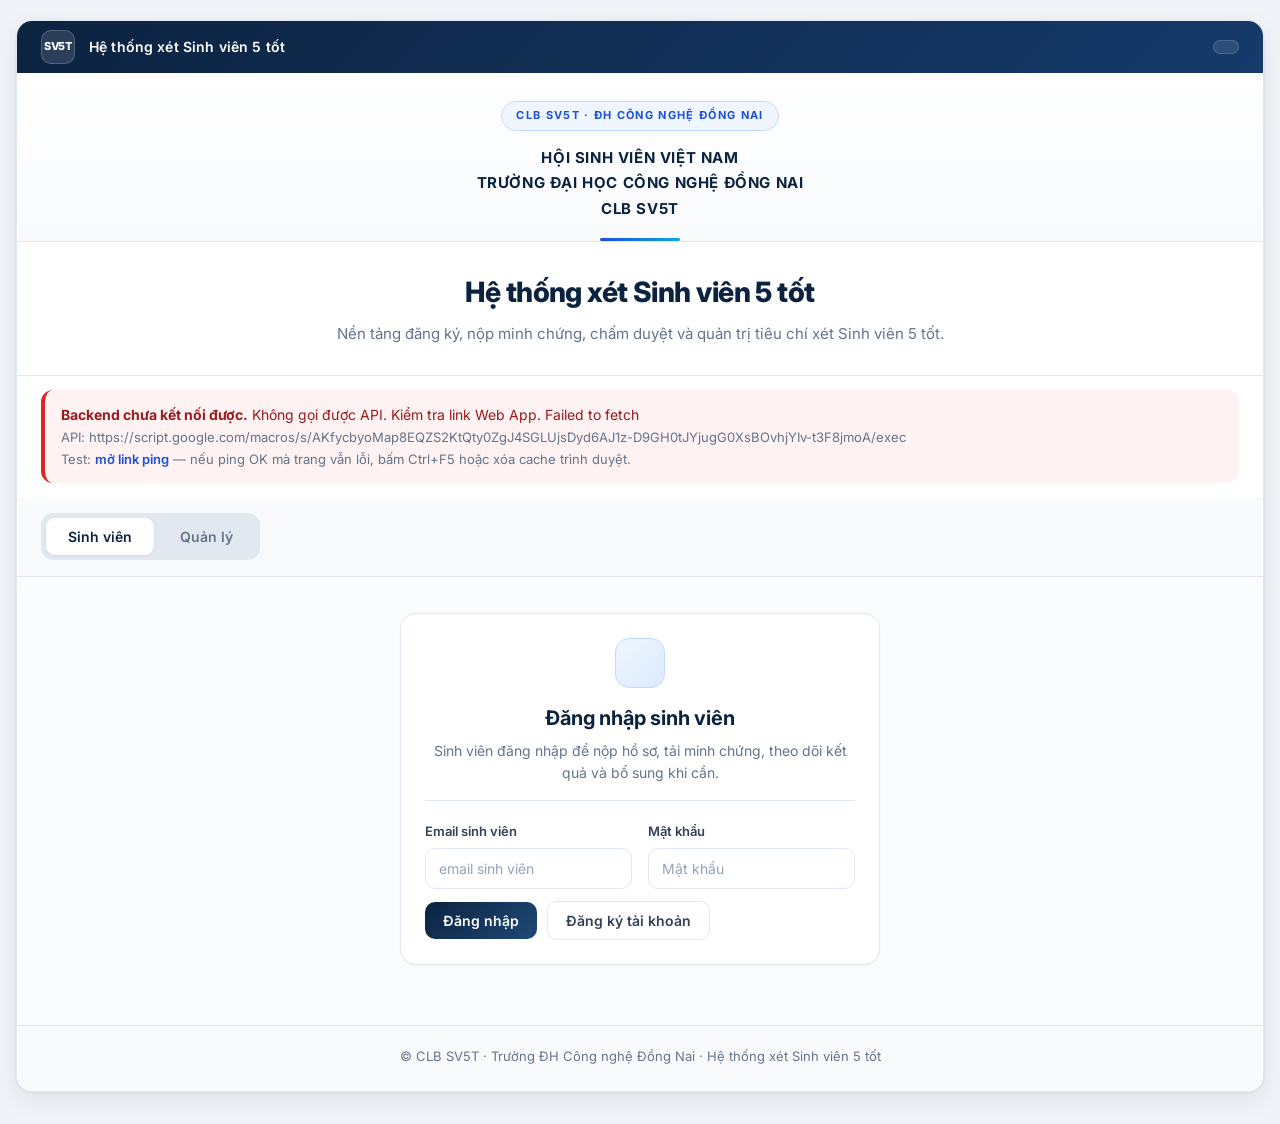
==== index.html @ 360ba288 "Allow students to edit evidence during admin-configured edit window." ====
<!DOCTYPE html>
<html lang="vi">
<head>
  <meta charset="UTF-8">
  <meta name="viewport" content="width=device-width,initial-scale=1.0">
  <title>Hệ thống xét Sinh viên 5 tốt — CLB SV5T</title>
  <link rel="preconnect" href="https://fonts.googleapis.com">
  <link rel="preconnect" href="https://fonts.gstatic.com" crossorigin>
  <link href="https://fonts.googleapis.com/css2?family=Inter:wght@400;500;600;700;800&display=swap" rel="stylesheet">
  <style>
    :root{
      --bg:#f0f4f8;--paper:#fff;--ink:#0f172a;--muted:#64748b;--line:#e2e8f0;
      --navy:#0c2340;--navy2:#081829;--accent:#1d4ed8;--accent2:#2563eb;
      --blue:#0284c7;--sky:#0ea5e9;--green:#059669;--red:#dc2626;--amber:#d97706;
      --blueBg:#eff6ff;--greenBg:#ecfdf5;--redBg:#fef2f2;--amberBg:#fff7ed;--soft:#f8fafc;
      --shadow:0 1px 3px rgba(15,23,42,.06),0 8px 24px rgba(15,23,42,.08);
      --radius:12px;--radius-lg:16px;
      --font:"Inter",system-ui,-apple-system,"Segoe UI",Roboto,sans-serif
    }
    *{box-sizing:border-box}
    html{scroll-behavior:smooth}
    body{margin:0;background:var(--bg);font-family:var(--font);color:var(--ink);line-height:1.6;-webkit-font-smoothing:antialiased;text-rendering:optimizeLegibility}
    a{color:var(--accent);text-decoration:none;font-weight:600;transition:color .15s}
    a:hover{color:var(--navy)}
    .app{max-width:1440px;width:100%;margin:0 auto;padding:20px 16px 32px}
    .shell{background:var(--paper);border:1px solid var(--line);border-radius:var(--radius-lg);box-shadow:var(--shadow);overflow:hidden}
    .topbar{min-height:52px;background:linear-gradient(135deg,var(--navy) 0%,#163a6b 100%);color:#fff;display:flex;align-items:center;gap:14px;padding:0 24px;font-size:13px}
    .brand-mark{width:34px;height:34px;border-radius:10px;background:rgba(255,255,255,.12);border:1px solid rgba(255,255,255,.2);display:flex;align-items:center;justify-content:center;font-weight:800;font-size:11px;letter-spacing:-.02em;flex-shrink:0}
    .topbar-title{font-weight:600;font-size:14px;letter-spacing:.01em}.topbar-spacer{flex:1}
    .topbar-user{font-size:13px;font-weight:500;padding:6px 12px;background:rgba(255,255,255,.1);border-radius:999px;border:1px solid rgba(255,255,255,.15)}
    .masthead{text-align:center;padding:28px 32px 20px;background:linear-gradient(180deg,#fff 0%,#f8fafc 100%);border-bottom:1px solid var(--line);position:relative}
    .masthead::after{content:"";position:absolute;bottom:0;left:50%;transform:translateX(-50%);width:80px;height:3px;background:linear-gradient(90deg,var(--accent),var(--sky));border-radius:999px}
    .org-badge{display:inline-block;font-size:11px;font-weight:700;letter-spacing:.12em;text-transform:uppercase;color:var(--accent);background:var(--blueBg);border:1px solid #bfdbfe;padding:5px 14px;border-radius:999px;margin-bottom:14px}
    .org{font-weight:700;font-size:15px;line-height:1.7;color:var(--navy);letter-spacing:.04em;text-transform:uppercase}
    .underline{display:none}
    .hero{padding:32px 32px 28px;background:#fff;border-bottom:1px solid var(--line);text-align:center}
    .hero h1{margin:0;color:var(--navy);font-size:clamp(22px,3vw,28px);font-weight:800;letter-spacing:-.02em;line-height:1.3}
    .hero p{margin:12px auto 0;max-width:640px;color:var(--muted);font-size:15px;line-height:1.65}
    .nav-wrap{padding:16px 24px;background:var(--soft);border-bottom:1px solid var(--line)}
    .tabs{display:inline-flex;gap:4px;padding:4px;background:#e2e8f0;border-radius:12px;border:1px solid var(--line)}
    .tab{border:0;background:transparent;color:var(--muted);border-radius:9px;padding:10px 22px;font-weight:600;font-size:14px;cursor:pointer;transition:all .2s;font-family:inherit}
    .tab:hover{color:var(--navy);background:rgba(255,255,255,.6)}
    .tab.active{background:#fff;color:var(--navy);box-shadow:0 1px 3px rgba(15,23,42,.08)}
    #apiStatusBox{margin:0!important;padding:0 24px}
    .content{padding:28px 28px 36px;overflow-x:hidden;background:#fafbfc}
    .panel{display:none}.panel.active{display:block}
    .grid{display:grid;grid-template-columns:repeat(12,1fr);gap:16px}
    .col-12{grid-column:span 12}.col-8{grid-column:span 8}.col-7{grid-column:span 7}.col-6{grid-column:span 6}.col-5{grid-column:span 5}.col-4{grid-column:span 4}.col-3{grid-column:span 3}
    .box{background:#fff;border:1px solid var(--line);border-radius:var(--radius-lg);padding:24px;box-shadow:0 1px 2px rgba(15,23,42,.04)}
    .box-title{display:flex;align-items:flex-start;justify-content:space-between;gap:16px;border-bottom:1px solid var(--line);padding-bottom:16px;margin-bottom:20px}
    .box-title h2,.box-title h3{margin:0;color:var(--navy);font-size:20px;font-weight:700;letter-spacing:-.01em}
    .desc{margin-top:6px;color:var(--muted);font-size:14px;line-height:1.55}
    label{display:block;margin:0 0 7px;font-weight:600;font-size:13px;color:#334155}
    input,select,textarea{width:100%;border:1px solid var(--line);border-radius:10px;background:#fff;padding:11px 13px;font-size:14px;outline:none;font-family:inherit;color:var(--ink);transition:border-color .15s,box-shadow .15s}
    textarea{min-height:88px;resize:vertical}
    input:focus,select:focus,textarea:focus{border-color:var(--accent);box-shadow:0 0 0 3px rgba(37,99,235,.12)}
    input::placeholder,textarea::placeholder{color:#94a3b8}
    .field-grid{display:grid;grid-template-columns:repeat(12,1fr);gap:16px}.field.col-12{grid-column:span 12}.field.col-8{grid-column:span 8}.field.col-6{grid-column:span 6}.field.col-4{grid-column:span 4}.field.col-3{grid-column:span 3}
    .req{color:var(--red)}.muted{font-size:13px;color:var(--muted)}.small{font-size:12px}
    .btn{border:0;border-radius:10px;padding:10px 18px;font-weight:600;font-size:14px;cursor:pointer;display:inline-flex;align-items:center;justify-content:center;gap:8px;font-family:inherit;transition:transform .12s,box-shadow .15s,background .15s}
    .btn:hover:not(:disabled){transform:translateY(-1px);box-shadow:0 4px 12px rgba(15,23,42,.12)}
    .btn.primary{background:linear-gradient(135deg,var(--navy),#1e4976);color:#fff}.btn.primary:hover:not(:disabled){background:linear-gradient(135deg,var(--navy2),var(--navy))}
    .btn.secondary{background:#fff;color:#334155;border:1px solid var(--line)}.btn.secondary:hover:not(:disabled){background:var(--soft);border-color:#cbd5e1}
    .btn.ok{background:var(--green);color:#fff}.btn.bad{background:var(--red);color:#fff}.btn.warn{background:var(--amber);color:#fff}.btn.blue{background:var(--accent2);color:#fff}.btn.small{font-size:12px;padding:7px 12px}.btn:disabled{opacity:.55;cursor:not-allowed;transform:none!important;box-shadow:none!important}
    .toolbar{display:flex;gap:10px;flex-wrap:wrap;align-items:center}.toolbar input,.toolbar select{max-width:320px}
    .alert{border-radius:var(--radius);padding:14px 16px;margin:14px 0;font-size:14px;line-height:1.55;border-left:4px solid}
    .alert.info{background:var(--blueBg);border-color:var(--accent);color:#1e40af}.alert.ok{background:var(--greenBg);border-color:var(--green);color:#065f46}.alert.bad{background:var(--redBg);border-color:var(--red);color:#991b1b}.alert.warn{background:var(--amberBg);border-color:var(--amber);color:#9a3412}
    .pill{display:inline-flex;align-items:center;border-radius:999px;padding:4px 11px;font-size:11px;font-weight:700;letter-spacing:.02em;background:#f1f5f9;color:#475569;white-space:nowrap;border:1px solid transparent}
    .pill.ok{background:var(--greenBg);color:#065f46;border-color:#a7f3d0}.pill.bad{background:var(--redBg);color:#991b1b;border-color:#fecaca}.pill.warn{background:var(--amberBg);color:#9a3412;border-color:#fed7aa}.pill.blue{background:var(--blueBg);color:#1d4ed8;border-color:#bfdbfe}.pill.navy{background:#e8eef7;color:var(--navy);border-color:#c7d7ef}
    #studentAuthBox,#reviewerLoginBox{grid-column:1/-1;width:100%;max-width:480px;justify-self:center;margin:8px auto 24px}
    #reviewerLoginBox{max-width:420px}
    #studentAuthBox .box-title,#reviewerLoginBox .box-title{display:block;text-align:center}
    #studentAuthBox .box-title h2::before,#reviewerLoginBox .box-title h2::before{content:"";display:block;width:48px;height:48px;margin:0 auto 14px;background:linear-gradient(135deg,var(--blueBg),#dbeafe);border-radius:14px;border:1px solid #bfdbfe}
    table{width:100%;border-collapse:separate;border-spacing:0;background:#fff;border:1px solid var(--line);border-radius:var(--radius);overflow:hidden}
    th,td{padding:12px 14px;border-bottom:1px solid var(--line);font-size:13px;vertical-align:top}
    tr:last-child td{border-bottom:0}
    th{background:#f8fafc;color:#475569;text-transform:uppercase;font-size:11px;font-weight:700;letter-spacing:.06em;text-align:center;border-bottom:1px solid var(--line)}
    .criteria-table{border-collapse:collapse;margin:14px 0 22px}
    .criteria-table th{position:sticky;top:0;z-index:2}
    .group-cell{background:#f8fafc;color:var(--navy);font-weight:800;text-align:center;vertical-align:middle;min-width:140px}
    .order-cell{text-align:center;color:#475569;font-weight:700;white-space:nowrap}
    .criterion-title{font-weight:700;color:#111827}.criterion-help{margin-top:4px;color:var(--muted);font-size:12px}
    .auto-note{background:var(--blueBg);border:1px solid #bae6fd;border-radius:8px;padding:8px;color:#075985}
    .evidence-panel{border:1px dashed #cbd5e1;background:#fcfdff;border-radius:10px;padding:12px;min-width:320px}
    .evidence-upload-grid{display:grid;grid-template-columns:1fr 1fr;gap:10px;margin-top:10px}
    .ev-kind-box{border:1px solid var(--line);border-radius:10px;padding:10px;background:#fff}
    .ev-kind-head{display:flex;justify-content:space-between;align-items:center;margin-bottom:8px;font-size:13px}
    .ev-kind-head b{color:var(--navy)}
    .file-tag{font-size:11px;font-weight:700;padding:2px 8px;border-radius:999px;background:#eef2ff;color:#3730a3}
    .file-tag.pdf{background:#fef2f2;color:#991b1b}
    .file-tag.image{background:#ecfdf5;color:#065f46}
    .review-level-box{border:1px solid var(--line);border-radius:10px;padding:10px;margin:8px 0;background:#fafbfc}
    .review-level-label{font-size:12px;font-weight:800;color:var(--navy);margin-bottom:8px;text-transform:uppercase;letter-spacing:.04em}
    .level-col-head{font-size:11px;line-height:1.3}
    .evidence-tools{display:flex;gap:8px;align-items:center;justify-content:space-between;margin-bottom:8px}
    .evidence-row{border:1px solid #dbe3ef;background:#fff;border-radius:10px;padding:10px;margin:8px 0}
    .evidence-row-head{display:flex;justify-content:space-between;gap:8px;align-items:center;margin-bottom:8px}
    .mc-badge{font-weight:800;color:#075985;background:#e0f2fe;border-radius:999px;padding:4px 8px;font-size:12px}
    .file-disabled{background:#f1f5f9;color:#64748b}
    .existing-files{margin:8px 0 0;padding-left:18px}.existing-files li{margin:5px 0}
    .stats{display:grid;grid-template-columns:repeat(6,1fr);gap:12px;margin:16px 0}
    .stat{border:1px solid var(--line);border-radius:var(--radius);padding:16px;background:#fff;transition:box-shadow .15s}
    .stat:hover{box-shadow:0 4px 12px rgba(15,23,42,.06)}
    .stat .num{font-size:26px;font-weight:800;color:var(--navy);letter-spacing:-.02em;line-height:1}
    .stat .label{font-size:12px;color:var(--muted);margin-top:6px;font-weight:500}
    .loading{position:fixed;inset:0;background:rgba(15,23,42,.4);backdrop-filter:blur(4px);display:none;align-items:center;justify-content:center;z-index:9999}
    .loading.active{display:flex}
    .loading div{background:#fff;border-radius:var(--radius-lg);padding:24px 32px;font-weight:600;font-size:15px;box-shadow:var(--shadow);display:flex;align-items:center;gap:14px;color:var(--navy)}
    .loading div::before{content:"";width:22px;height:22px;border:3px solid #e2e8f0;border-top-color:var(--accent);border-radius:50%;animation:spin .7s linear infinite}
    @keyframes spin{to{transform:rotate(360deg)}}
    .footer{text-align:center;color:var(--muted);font-size:13px;padding:20px 24px 24px;background:var(--soft);border-top:1px solid var(--line)}

    body,input,select,textarea,button,table,td,th{font-family:var(--font)}
    .criteria-table td,.criteria-table th{
      white-space:normal;
      word-break:normal;
      overflow-wrap:break-word;
      line-height:1.65;
    }
    .criteria-table td:nth-child(3){
      min-width:420px;
    }
    .criterion-title{
      font-size:14px;
      line-height:1.65;
      font-weight:700;
      word-break:normal;
      overflow-wrap:break-word;
    }
    .raw-criterion{
      display:block;
      padding:2px 0;
    }

    .criteria-table{
      min-width:1680px;
      table-layout:auto;
    }
    .criteria-section-row td{
      background:#f8fafc;
      color:#0f3a66;
      font-weight:800;
      font-size:14px;
      padding:9px 12px;
      border-top:2px solid #d7dde7;
      border-bottom:1px solid #d7dde7;
    }
    .criteria-section-title{
      display:flex;
      align-items:center;
      gap:8px;
    }
    .criteria-section-title::before{background:var(--accent)}
    .criteria-table td:nth-child(3){
      min-width:480px;
    }
    .criteria-table td:nth-child(4){
      min-width:260px;
    }
    .criteria-table td:nth-child(5){
      min-width:430px;
    }

    /* Bảng tiêu chí full, không bị mất cột; tự cuộn ngang trên màn hình nhỏ */
    .table-scroll{
      width:100%;
      max-width:100%;
      overflow-x:auto;
      overflow-y:visible;
      -webkit-overflow-scrolling:touch;
      border:1px solid var(--line);
      border-radius:12px;
      background:#fff;
      margin:14px 0 22px;
    }
    .table-scroll .criteria-table{
      margin:0;
      width:100%;
      min-width:1680px;
      border:0;
    }
    .table-scroll::-webkit-scrollbar{height:10px}
    .table-scroll::-webkit-scrollbar-track{background:#eef2f7;border-radius:999px}
    .table-scroll::-webkit-scrollbar-thumb{background:#94a3b8;border-radius:999px}
    .criteria-table th,
    .criteria-table td{
      vertical-align:top;
    }
    .criteria-table th:nth-child(1){width:54px}
    .criteria-table th:nth-child(2){width:145px}
    .criteria-table th:nth-child(3){width:38%}
    .criteria-table th:nth-child(4){width:22%}
    .criteria-table th:nth-child(5){width:30%}
    .criteria-section-row td{
      background:#f8fafc;
    }
    .evidence-panel{
      min-width:0;
      width:100%;
    }
    .evidence-tools{
      flex-wrap:wrap;
    }
    .existing-files{
      word-break:normal;
      overflow-wrap:anywhere;
    }
    .form-scroll-note{
      display:none;
      color:#075985;
      background:#eef7ff;
      border:1px solid #bae6fd;
      border-radius:10px;
      padding:9px 12px;
      margin:10px 0;
      font-size:13px;
      font-weight:700;
    }
    @media(max-width:980px){
      .col-8,.col-7,.col-6,.col-5,.col-4,.col-3,.field.col-8,.field.col-6,.field.col-4,.field.col-3{grid-column:span 12}
      .stats{grid-template-columns:repeat(2,1fr)}
      .criteria-table{display:block;overflow-x:auto;white-space:normal}
    }
  

    /* Cột kết quả và lý do duyệt */
    .result-cell{min-width:120px;text-align:center;vertical-align:middle}
    .reason-cell{min-width:240px;color:#334155;font-size:13px;line-height:1.55;white-space:normal;overflow-wrap:anywhere}
    .reason-cell .reason-empty{color:#94a3b8;font-style:italic}
    .supplement-hint{margin-top:8px;color:#9a3412;background:#fff7ed;border:1px solid #fed7aa;border-radius:8px;padding:7px 9px;font-size:12px;font-weight:700}
    .criteria-table th:nth-child(6){width:120px}
    .criteria-table th:nth-child(7){width:240px}


    /* UI trực quan hơn */
    .quick-cards{
      display:grid;
      grid-template-columns:repeat(4,1fr);
      gap:12px;
      margin:12px 0 16px;
    }
    .quick-card{
      border:1px solid var(--line);background:#fff;border-radius:var(--radius);padding:18px;
      box-shadow:0 1px 2px rgba(15,23,42,.04);transition:box-shadow .15s,border-color .15s
    }
    .quick-card:hover{box-shadow:0 6px 16px rgba(15,23,42,.07);border-color:#cbd5e1}
    .quick-card .icon{
      width:40px;height:40px;border-radius:11px;display:flex;align-items:center;justify-content:center;
      background:linear-gradient(135deg,var(--blueBg),#dbeafe);color:var(--accent);font-weight:800;font-size:15px;margin-bottom:12px;border:1px solid #bfdbfe
    }
    .quick-card b{display:block;color:var(--navy);margin-bottom:6px;font-size:14px;font-weight:700}
    .quick-card span{font-size:13px;color:var(--muted);line-height:1.5}
    .admin-tabs{display:flex;gap:6px;flex-wrap:wrap;margin:16px 0;padding:4px;background:#e2e8f0;border-radius:12px;border:1px solid var(--line);width:fit-content;max-width:100%}
    .admin-tab-btn{
      border:0;background:transparent;color:var(--muted);padding:9px 16px;border-radius:9px;
      font-weight:600;font-size:13px;cursor:pointer;font-family:inherit;transition:all .15s
    }
    .admin-tab-btn:hover{color:var(--navy);background:rgba(255,255,255,.5)}
    .admin-tab-btn.active{background:#fff;color:var(--navy);box-shadow:0 1px 3px rgba(15,23,42,.08)}
    .danger-zone{
      border:1px solid #fecaca;background:#fff7f7;border-radius:14px;padding:16px;margin-top:12px;
    }
    .danger-zone h3{margin:0 0 8px;color:#991b1b}
    .account-actions{display:flex;gap:6px;flex-wrap:wrap}
    .mini-note{font-size:12px;color:var(--muted);margin-top:4px}
@media(max-width:900px){.evidence-upload-grid{grid-template-columns:1fr}}
    @media(max-width:560px){
      .quick-cards{grid-template-columns:1fr}
    }
    /* Quy trình hồ sơ rõ ràng hơn */
    .workflow-box{
      display:grid;
      grid-template-columns:repeat(4,1fr);
      gap:10px;
      margin:12px 0 16px;
    }
    .workflow-step{
      border:1px solid var(--line);border-radius:var(--radius);background:#fff;padding:14px;font-size:13px;
      position:relative;overflow:hidden;transition:box-shadow .15s
    }
    .workflow-step::before{content:"";position:absolute;top:0;left:0;right:0;height:3px;background:var(--line)}
    .workflow-step b{display:block;color:var(--navy);margin-bottom:6px;font-size:13px;font-weight:700}
    .workflow-step.active{background:#fff;box-shadow:0 0 0 2px var(--accent),0 4px 12px rgba(37,99,235,.1)}.workflow-step.active::before{background:var(--accent)}
    .workflow-step.warn{box-shadow:0 0 0 2px var(--amber),0 4px 12px rgba(217,119,6,.08)}.workflow-step.warn::before{background:var(--amber)}
    .workflow-step.done{opacity:.85}.workflow-step.done::before{background:var(--green)}
    .locked-evidence{
      border:1px dashed #cbd5e1;
      border-radius:10px;
      padding:9px;
      color:#64748b;
      background:#f8fafc;
      font-size:13px;
    }
    @media(max-width:720px){
      .workflow-box{grid-template-columns:1fr}
    }
    @media(max-width:1200px){
      .app{padding:8px}
      .content{padding:16px 14px 24px}
      .hero h1{font-size:25px}
      .form-scroll-note{display:block}
    }
    @media(max-width:720px){
      .topbar{padding:10px 16px;flex-wrap:wrap}
      .masthead{padding:22px 16px 18px}
      .org{font-size:13px}
      .hero{padding:24px 16px}
      .hero h1{font-size:20px}
      .nav-wrap{padding:12px 16px}
      .tabs{width:100%;display:flex}
      .tab{flex:1;padding:10px 12px;font-size:13px}
      .content{padding:18px 14px 28px}
      .box{padding:18px}
      .box-title{display:block}
      #studentAuthBox,#reviewerLoginBox{max-width:100%;margin:8px auto 16px}
      .field-grid{grid-template-columns:1fr}
      .field.col-12,.field.col-8,.field.col-6,.field.col-4,.field.col-3{grid-column:span 1}
      .stats{grid-template-columns:1fr 1fr}
      .table-scroll .criteria-table{min-width:1580px}
      .criteria-table th:nth-child(3){width:440px}
      .criteria-table th:nth-child(4){width:260px}
      .criteria-table th:nth-child(5){width:360px}
    }

    .criteria-table{
      table-layout:fixed;
      border-collapse:collapse;
      background:#fff;
    }
    .criteria-table th{
      background:#f1f5f9;
      color:#0f2f57;
      font-weight:800;
      text-align:center;
      vertical-align:middle;
      letter-spacing:.01em;
    }
    .criteria-table td{
      vertical-align:top;
      line-height:1.6;
      word-break:normal !important;
      overflow-wrap:normal !important;
      hyphens:none !important;
    }
    .criteria-table th:nth-child(1){width:58px}
    .criteria-table th:nth-child(2){width:150px}
    .criteria-table th:nth-child(3){width:520px}
    .criteria-table th:nth-child(4){width:310px}
    .criteria-table th:nth-child(5){width:440px}
    .criteria-table th:nth-child(6){width:130px}
    .criteria-table th:nth-child(7){width:260px}
    .group-cell{
      padding:0 !important;
      vertical-align:middle !important;
      text-align:center !important;
      background:#f8fafc !important;
    }
    .group-label{
      min-height:100%;
      height:100%;
      width:100%;
      display:flex;
      align-items:center;
      justify-content:center;
      text-align:center;
      padding:14px 10px;
      color:#0f3a66;
      font-weight:800;
      line-height:1.5;
      word-break:normal;
      overflow-wrap:normal;
      hyphens:none;
    }
    .order-cell{
      vertical-align:middle !important;
      text-align:center !important;
      background:#fff;
      font-weight:800;
      color:#334155;
    }
    .criterion-title,
    .raw-criterion{
      display:block;
      color:#111827;
      font-weight:700;
      line-height:1.65;
      font-size:14px;
      word-break:normal !important;
      overflow-wrap:normal !important;
      hyphens:none !important;
    }
    .criterion-help{
      display:none !important;
    }
    .criteria-section-title{
      font-weight:800;
      color:#0f3a66;
      line-height:1.5;
    }
    .evidence-panel{
      min-width:0 !important;
      width:100%;
    }
    .muted{
      word-break:normal;
      overflow-wrap:normal;
      hyphens:none;
    }
    .reason-cell{
      word-break:normal !important;
      overflow-wrap:normal !important;
      hyphens:none !important;
    }
    .table-scroll .criteria-table{
      min-width:2400px;
    }
    @media(max-width:720px){
      .table-scroll .criteria-table{min-width:1580px}
      .criteria-table th:nth-child(3){width:440px}
      .criteria-table th:nth-child(4){width:260px}
      .criteria-table th:nth-child(5){width:360px}
    }
</style>
</head>
<body>
<div class="loading" id="loading"><div>Đang xử lý dữ liệu...</div></div>
<div class="app">
  <div class="shell">
    <div class="topbar">
      <div class="brand-mark">SV5T</div>
      <span class="topbar-title">Hệ thống xét Sinh viên 5 tốt</span>
      <span class="topbar-spacer"></span>
      <span class="topbar-user" id="topUser"></span>
    </div>
    <div class="masthead">
      <div class="org-badge">CLB SV5T · ĐH Công nghệ Đồng Nai</div>
      <div class="org" id="orgText">HỘI SINH VIÊN VIỆT NAM<br>TRƯỜNG ĐẠI HỌC CÔNG NGHỆ ĐỒNG NAI<br>CLB SV5T</div>
    </div>
    <div class="hero">
      <h1 id="appTitle">Hệ thống xét Sinh viên 5 tốt</h1>
      <p>Nền tảng đăng ký, nộp minh chứng, chấm duyệt và quản trị tiêu chí xét Sinh viên 5 tốt.</p>
    </div>
    <div id="apiStatusBox" style="display:none"></div>
    <div class="nav-wrap">
      <div class="tabs">
        <button class="tab active" data-tab="student" onclick="showTab('student',this)">Sinh viên</button>
        <button class="tab" data-tab="reviewer" onclick="showTab('reviewer',this)">Quản lý</button>
      </div>
    </div>
    <div class="content">
      <section class="panel active" id="tab-student">
        <div class="grid">
          <div class="col-5 box" id="studentAuthBox">
            <div class="box-title"><div><h2>Đăng nhập sinh viên</h2><div class="desc">Sinh viên đăng nhập để nộp hồ sơ, tải minh chứng, theo dõi kết quả và bổ sung khi cần.</div></div></div>
            <div class="field-grid">
              <div class="field col-6"><label>Email sinh viên</label><input id="s_username" type="email" placeholder="email sinh viên"></div>
              <div class="field col-6"><label>Mật khẩu</label><input id="s_password" type="password" placeholder="Mật khẩu"></div>
            </div>
            <div class="toolbar" style="margin-top:12px">
              <button class="btn primary" onclick="login('student')">Đăng nhập</button>
              <button class="btn secondary" onclick="toggleRegister()">Đăng ký tài khoản</button>
            </div>
            <div id="registerBox" style="display:none;margin-top:16px;border-top:1px solid var(--line);padding-top:14px">
              <div class="alert info"><b>Đăng ký tài khoản sinh viên:</b> nhập email sinh viên và mật khẩu ở phía trên, sau khi đăng nhập hệ thống sẽ yêu cầu nhập thông tin cá nhân.</div>
              <button class="btn primary" onclick="registerStudent()">Tạo tài khoản sinh viên</button>
            </div>
            <div id="studentAuthResult"></div>
          </div>

          <div class="col-12 box" id="studentProfileBox" style="display:none">
            <div class="box-title"><div><h2>Hồ sơ của sinh viên</h2><div class="desc" id="studentInfoText"></div></div><div class="toolbar"><button class="btn secondary small" onclick="changeMyPassword()">Đổi mật khẩu</button><button class="btn secondary small" onclick="logout()">Đăng xuất</button></div></div>
            <button class="btn primary" onclick="loadMyApplication()">Tải lại hồ sơ</button>
            <div id="studentStatus"></div>
            <div id="workflowBox"></div>
          </div>

          <div class="col-12 box" id="studentApplicationBox" style="display:none">
            <div class="box-title"><div><h2>Thông tin cá nhân</h2><div class="desc">Nhập thông tin cơ bản và nộp minh chứng theo từng tiêu chí xét Sinh viên 5 tốt.</div></div></div>
            <div class="quick-cards">
              <div class="quick-card"><div class="icon">1</div><b>Nhập thông tin</b><span>Họ tên, ngày sinh, lớp, chức vụ, số điện thoại.</span></div>
              <div class="quick-card"><div class="icon">2</div><b>Tải minh chứng</b><span>Nhập tên minh chứng rồi chọn file tương ứng.</span></div>
              <div class="quick-card"><div class="icon">3</div><b>Chờ duyệt</b><span>Hồ sơ khóa sau khi nộp; admin có thể mở thời gian chỉnh sửa minh chứng.</span></div>
              <div class="quick-card"><div class="icon">4</div><b>Xem kết quả</b><span>Theo dõi cột Kết quả và Lý do cho từng tiêu chí.</span></div>
            </div>
            <div class="field-grid">
              <input id="app_schoolYear" type="hidden">
              <div class="field col-6"><label>Họ tên <span class="req">*</span></label><input id="app_fullName" placeholder="Nhập họ và tên"></div>
              <div class="field col-3"><label>Giới tính <span class="req">*</span></label><select id="app_gender"><option value="">Chọn</option><option value="Nam">Nam</option><option value="Nữ">Nữ</option><option value="Khác">Khác</option></select></div>
              <div class="field col-3"><label>Ngày sinh <span class="req">*</span></label><input id="app_birthDate" type="date"></div>
              <div class="field col-3"><label>Dân tộc <span class="req">*</span></label><input id="app_ethnicity" placeholder="VD: Kinh"></div>
              <div class="field col-3"><label>Sinh viên năm thứ <span class="req">*</span></label><select id="app_yearOfStudy"><option value="">Chọn</option><option value="1">Năm 1</option><option value="2">Năm 2</option><option value="3">Năm 3</option><option value="4">Năm 4</option><option value="5">Khác</option></select></div>
              <div class="field col-3"><label>Lớp <span class="req">*</span></label><select id="app_className"><option value="">Chọn lớp</option><option value="22DTH1">22DTH1</option><option value="22DTH2">22DTH2</option><option value="22DTH3">22DTH3</option><option value="22DTH4">22DTH4</option><option value="22DTH5">22DTH5</option><option value="22DTH6">22DTH6</option><option value="22DTH7">22DTH7</option><option value="23DTH1">23DTH1</option><option value="23DTH2">23DTH2</option><option value="23DTH3">23DTH3</option><option value="23DTH4">23DTH4</option><option value="23DTH5">23DTH5</option><option value="24DTH1">24DTH1</option><option value="24DTH2">24DTH2</option><option value="24DTH3">24DTH3</option><option value="24DPM1">24DPM1</option><option value="25DTH">25DTH</option><option value="25DPM">25DPM</option><option value="25DTN">25DTN</option></select></div>
              <div class="field col-3"><label>Chức vụ Đoàn, Hội <span class="req">*</span></label><input id="app_unionPosition" placeholder="VD: Đoàn viên / Chi hội trưởng"></div>
              <div class="field col-4"><label>Số điện thoại <span class="req">*</span></label><input id="app_phone" placeholder="09xxxxxxxx"></div>
              <div class="field col-8"><label>Ghi chú hồ sơ</label><input id="app_studentNote" placeholder="Ghi chú thêm nếu có"></div>
            </div>
            <div class="alert info"><b>Quy trình minh chứng:</b> Mỗi tiêu chí có thể nộp tối đa <b>5 file PDF</b> và nhiều <b>ảnh</b> (JPG, PNG...). Nhập tên minh chứng rồi chọn đúng loại file.</div>
            <div class="form-scroll-note">Bảng tiêu chí có thể kéo ngang trên điện thoại/màn hình nhỏ để xem đầy đủ cột minh chứng.</div>
            <div id="criteriaContainer"></div>
            <div class="toolbar">
              <button class="btn secondary" id="btnSaveDraft" onclick="saveApplication(false)">Lưu nháp</button>
              <button class="btn primary" id="btnSubmitApp" onclick="saveApplication(true)">Nộp hồ sơ</button>
            </div>
            <div id="applicationResult"></div>
          </div>
        </div>
      </section>

      <section class="panel" id="tab-reviewer">
        <div class="grid">
          <div class="col-4 box" id="reviewerLoginBox">
            <div class="box-title"><div><h2>Đăng nhập quản lý</h2><div class="desc">Dành cho người chấm và admin. Tài khoản quản lý do admin cấp, không tự đăng ký.</div></div></div>
            <label>Email / tài khoản quản lý</label><input id="a_username" value="">
            <label style="margin-top:10px">Mật khẩu</label><input id="a_password" type="password" value="">
            <button class="btn primary" style="margin-top:12px;width:100%" onclick="login('admin')">Đăng nhập</button>
            <div id="adminAuthResult"></div>
          </div>

          <div class="col-12 box" id="reviewerDashboard" style="display:none">
            <div class="box-title"><div><h2>Bảng điều khiển</h2><div class="desc" id="adminInfoText"></div></div><div class="toolbar"><button class="btn secondary small" onclick="changeMyPassword()">Đổi mật khẩu</button><button class="btn secondary small" onclick="logout()">Đăng xuất</button></div></div>
            <div id="statsBox" class="stats"></div>
            <div class="admin-tabs" id="adminTabs">
              <button class="admin-tab-btn active" onclick="showAdminSection('applications',this)">Hồ sơ</button>
              <button class="admin-tab-btn" onclick="showAdminSection('users',this)">Tài khoản</button>
              <button class="admin-tab-btn" onclick="showAdminSection('criteria',this)">Tiêu chí</button>
              <button class="admin-tab-btn" onclick="showAdminSection('data',this)">Dữ liệu</button>
            </div>
            <div class="toolbar">
              <input id="filterQ" placeholder="Tìm MSSV, họ tên, lớp, khoa...">
              <select id="filterStatus"><option value="">Tất cả trạng thái</option><option value="SUBMITTED">Đã nộp</option><option value="NEED_SUPPLEMENT">Cần bổ sung</option><option value="FINALIZED">Đã chốt</option></select>
              <button class="btn primary" onclick="loadApplications()">Lọc</button>
              <button class="btn secondary" onclick="exportResults()">Xuất Excel</button>
              <button class="btn primary" onclick="exportResultsPdf()">Xuất PDF</button>
            </div>
            <div id="applicationList"></div>
          </div>

          <div class="col-12 box" id="userManageBox" style="display:none"></div>
          <div class="col-12 box" id="criteriaManageBox" style="display:none"></div>
          <div class="col-12 box" id="dataToolsBox" style="display:none"></div>
          <div class="col-12 box" id="detailBox" style="display:none"></div>
        </div>
      </section>
    </div>
    <div class="footer">© CLB SV5T · Trường ĐH Công nghệ Đồng Nai · Hệ thống xét Sinh viên 5 tốt</div>
  </div>
</div>

<script>
// Dán link Web App /exec của Google Apps Script vào đây trước khi upload lên GitHub Pages.
const DEFAULT_API_URL = 'https://script.google.com/macros/s/AKfycbyoMap8EQZS2KtQty0ZgJ4SGLUjsDyd6AJ1z-D9GH0tJYjugG0XsBOvhjYIv-t3F8jmoA/exec';
const APP_BUILD = '20260625-student-edit';

let API_URL = DEFAULT_API_URL;
try {
  const saved = localStorage.getItem('SV5T_API_URL');
  if (saved && saved.indexOf('script.google.com') >= 0 && saved.indexOf('/exec') >= 0) API_URL = saved;
  if (localStorage.getItem('SV5T_BUILD') !== APP_BUILD) {
    localStorage.removeItem('SV5T_API_URL');
    localStorage.setItem('SV5T_BUILD', APP_BUILD);
    API_URL = DEFAULT_API_URL;
  }
} catch (e) {}
const APP = {
  token: localStorage.getItem('SV5T_TOKEN') || '',
  user: JSON.parse(localStorage.getItem('SV5T_USER') || 'null'),
  criteria: [], groupedCriteria: [], myApp: null, maxFileMb: 8, maxPdfPerCriterion: 5, maxImagePerCriterion: 30,
  allowStudentEdit: false, studentEditUntil: '', studentEditWindow: { open: false, untilDisplay: '' }
};


if(!window.CSS) window.CSS = {};
if(!CSS.escape) CSS.escape = s => String(s).replace(/[^a-zA-Z0-9_-]/g, '\\$&');
function displayGroupName(name){
  return String(name || '').replace(/^\s*\d+\s*[\.\)]\s*/, '').trim();
}
function cleanDisplayText(s){
  return String(s||'')
    .replace(/\s*[-–—]\s*Khoa Công nghệ thông tin/gi,'')
    .replace(/KHOA CÔNG NGHỆ THÔNG TIN/gi,'CLB SV5T')
    .replace(/Khoa Công nghệ thông tin/gi,'CLB SV5T')
    .replace(/\s{2,}/g,' ')
    .trim();
}
function applyBrandingFromApi(res){
  const title=cleanDisplayText(res.appTitle)||'Hệ thống xét Sinh viên 5 tốt';
  document.getElementById('appTitle').textContent=title;
  if(res.organizationLines&&res.organizationLines.length){
    const lines=res.organizationLines.map(cleanDisplayText).filter(Boolean);
    if(lines.length) document.getElementById('orgText').innerHTML=lines.map(esc).join('<br>');
  }
}

function esc(s){return String(s??'').replace(/[&<>'"]/g,m=>({'&':'&amp;','<':'&lt;','>':'&gt;',"'":'&#039;','"':'&quot;'}[m]))}
function showLoading(v){document.getElementById('loading').classList.toggle('active',!!v)}
function moneySize(b){const n=Number(b||0); if(n<1024)return n+' B'; if(n<1048576)return(n/1024).toFixed(1)+' KB'; return(n/1048576).toFixed(2)+' MB'}
function fmtDate(s){if(!s)return''; const d=new Date(s); return isNaN(d)?esc(s):d.toLocaleString('vi-VN')}
function badge(st){if(st==='PASS'||st===true||st==='ĐẠT')return'<span class="pill ok">Đạt</span>'; if(st==='FAIL'||st===false||st==='KHÔNG ĐẠT')return'<span class="pill bad">Không đạt</span>'; if(st==='NEED_MORE'||st==='NEED_SUPPLEMENT')return'<span class="pill warn">Cần bổ sung</span>'; if(st==='SUBMITTED')return'<span class="pill blue">Đã nộp</span>'; if(st==='FINALIZED')return'<span class="pill ok">Đã chốt</span>'; if(st==='DRAFT')return'<span class="pill warn">Nháp</span>'; return'<span class="pill warn">Chờ duyệt</span>'}
function showTab(name,btn){document.querySelectorAll('.panel').forEach(x=>x.classList.remove('active'));document.querySelectorAll('.tab').forEach(x=>x.classList.remove('active'));document.getElementById('tab-'+name).classList.add('active'); if(btn)btn.classList.add('active')}
function apiReady(){return API_URL && API_URL.indexOf('script.google.com')>=0 && API_URL.indexOf('/exec')>=0 && API_URL.indexOf('PASTE_')<0}
async function jsonp(action, params={}){
  if(!apiReady()) throw new Error('Chưa cấu hình Apps Script Web App URL trong file HTML.');
  const qs=new URLSearchParams({...params,action});
  const url=API_URL+(API_URL.includes('?')?'&':'?')+qs.toString();
  try{
    const res=await fetch(url,{method:'GET',credentials:'omit',cache:'no-store',redirect:'follow'});
    if(!res.ok) throw new Error('API HTTP '+res.status+'. Kiểm tra deploy Web App (Bất kỳ ai).');
    const data=await res.json();
    if(data&&data.ok) return data;
    throw new Error((data&&data.message)||'API lỗi');
  }catch(err){
    if(err.message&&(err.message.indexOf('API HTTP')>=0||err.message.indexOf('API lỗi')>=0)) throw err;
    throw new Error('Không gọi được API. Kiểm tra link Web App. '+(err.message||''));
  }
}
function postApi(action,payload={}){
  return new Promise((resolve,reject)=>{
    if(!apiReady()) return reject(new Error('Chưa cấu hình Apps Script Web App URL trong file HTML.'));
    const requestId='REQ_'+Date.now()+'_'+Math.random().toString(36).slice(2);
    const iframe=document.createElement('iframe'); iframe.name='iframe_'+requestId; iframe.style.display='none';
    const form=document.createElement('form'); form.method='POST'; form.action=API_URL; form.target=iframe.name; form.style.display='none';
    [['action',action],['requestId',requestId],['payload',JSON.stringify(payload)]].forEach(([k,v])=>{const input=document.createElement('textarea'); input.name=k; input.value=v; form.appendChild(input)});
    document.body.appendChild(iframe); document.body.appendChild(form); form.submit();
    const start=Date.now();
    const poll=async()=>{try{const res=await jsonp('getRequestResult',{requestId}); if(res.pending&&Date.now()-start<180000)return setTimeout(poll,1200); if(res.pending)throw new Error('Xử lý quá lâu hoặc request hết hạn.'); cleanup(); resolve(res)}catch(err){cleanup(); reject(err)}};
    function cleanup(){form.remove(); setTimeout(()=>iframe.remove(),500)}
    setTimeout(poll,1200);
  });
}
function fileAsDataURL(file){return new Promise((res,rej)=>{const r=new FileReader();r.onload=e=>res(e.target.result);r.onerror=()=>rej(new Error('Không đọc được file '+file.name));r.readAsDataURL(file)})}
async function sha256Client(text){
  const data = new TextEncoder().encode(String(text || ''));
  const hash = await crypto.subtle.digest('SHA-256', data);
  return Array.from(new Uint8Array(hash)).map(b=>b.toString(16).padStart(2,'0')).join('');
}

async function init(){
  try{ await testApi(); }catch(e){}
  if(APP.token && APP.user){ applyLoginUi(); }
  else { showTab('student', document.querySelector('[data-tab="student"]')); }
}
async function testApi(){
  try{
    const res=await jsonp('bootstrap');
    APP.criteria=res.criteria||[]; APP.groupedCriteria=res.groupedCriteria||[]; APP.maxFileMb=Number(res.maxFileMb||8);
    APP.maxPdfPerCriterion=Number(res.maxPdfPerCriterion||5);
    APP.maxImagePerCriterion=Number(res.maxImagePerCriterion||30);
    APP.allowStudentEdit=!!res.allowStudentEdit;
    APP.studentEditUntil=res.studentEditUntil||'';
    APP.studentEditWindow=res.studentEditWindow||{open:false,untilDisplay:''};
    applyBrandingFromApi(res);
    renderCriteriaTable();
    const box=document.getElementById('apiStatusBox'); if(box){box.style.display='none';box.innerHTML='';}
  }catch(err){
    console.warn('SV5T API chưa sẵn sàng:', err.message);
    const box=document.getElementById('apiStatusBox');
    if(box){
      box.style.display='block';
      box.innerHTML='<div class="alert bad"><b>Backend chưa kết nối được.</b> '+esc(err.message)+'<br><span class="muted">API: '+esc(API_URL)+'<br>Test: <a href="'+esc(API_URL+'?action=ping')+'" target="_blank">mở link ping</a> — nếu ping OK mà trang vẫn lỗi, bấm Ctrl+F5 hoặc xóa cache trình duyệt.</span></div>';
    }
  }
}
function toggleRegister(){const b=document.getElementById('registerBox');b.style.display=b.style.display==='none'?'block':'none'}
async function registerStudent(){
  try{
    showLoading(true);
    const email = s_username.value.trim().toLowerCase();
    const raw = s_password.value;
    if(!email) throw new Error('Vui lòng nhập email sinh viên.');
    if(!raw) throw new Error('Vui lòng nhập mật khẩu.');
    const payload={
      username: email,
      email: email,
      passwordRaw: raw,
      passwordSha256: await sha256Client(raw)
    };
    const res=await postApi('register',payload);
    studentAuthResult.innerHTML='<div class="alert ok">'+esc(res.message)+'</div>';
  }catch(err){studentAuthResult.innerHTML='<div class="alert bad">'+esc(err.message)+'</div>'}
  finally{showLoading(false)}
}
async function login(type){
  try{
    showLoading(true);
    const u=(type==='student'?s_username.value:a_username.value).trim().toLowerCase();
    const p=type==='student'?s_password.value:a_password.value;
    if(!u) throw new Error(type==='student' ? 'Vui lòng nhập email sinh viên.' : 'Vui lòng nhập tài khoản quản lý.');
    if(!p) throw new Error('Vui lòng nhập mật khẩu.');
    const res=await jsonp('login',{username:u,passwordSha256:await sha256Client(p)});
    APP.token=res.token; APP.user=res.user; localStorage.setItem('SV5T_TOKEN',APP.token); localStorage.setItem('SV5T_USER',JSON.stringify(APP.user));
    applyLoginUi();
  }catch(err){(type==='student'?studentAuthResult:adminAuthResult).innerHTML='<div class="alert bad">'+esc(err.message)+'</div>'}
  finally{showLoading(false)}
}
function applyLoginUi(){
  topUser.textContent = APP.user ? (APP.user.fullName || APP.user.username) : '';
  if(APP.user.role==='STUDENT'){
    studentAuthBox.style.display='none'; studentProfileBox.style.display='block'; studentInfoText.textContent=`${APP.user.fullName} - ${APP.user.studentId} - ${APP.user.className||''}`; showTab('student',document.querySelector('[data-tab="student"]')); loadMyApplication();
  } else {
    reviewerLoginBox.style.display='none'; reviewerDashboard.style.display='block'; adminInfoText.textContent=`${APP.user.fullName||APP.user.username} - ${APP.user.role}`; showTab('reviewer',document.querySelector('[data-tab="reviewer"]')); loadDashboard();
  }
}
function logout(){localStorage.removeItem('SV5T_TOKEN');localStorage.removeItem('SV5T_USER');location.reload()}

async function loadMyApplication(){
  try{
    showLoading(true);
    const res=await jsonp('myApplication',{token:APP.token});
    APP.myApp=res.application?res:null;
    studentApplicationBox.style.display='block';
    app_schoolYear.value=(res.application&&res.application.schoolYear)||'';
    if(!app_schoolYear.value){ const bs=await jsonp('bootstrap'); app_schoolYear.value=bs.schoolYear||'2025-2026'; }
    renderCriteriaTable(res);
    if(res.application){ fillApplication(res); renderWorkflow(res.application.status); updateStudentActionButtons(res.application.status); studentStatus.innerHTML=renderStudentStatus(res); if(res.editWindow) APP.studentEditWindow=res.editWindow; }
    else { renderWorkflow('DRAFT'); updateStudentActionButtons('DRAFT'); studentStatus.innerHTML='<div class="alert warn">Bạn chưa có hồ sơ. Vui lòng nhập thông tin và nộp hồ sơ.</div>'; }
  }catch(err){studentStatus.innerHTML='<div class="alert bad">'+esc(err.message)+'</div>'}
  finally{showLoading(false)}
}
function updateStudentActionButtons(status){
  const saveBtn = document.getElementById('btnSaveDraft');
  const submitBtn = document.getElementById('btnSubmitApp');
  if(!saveBtn || !submitBtn) return;
  saveBtn.style.display = 'inline-flex';
  submitBtn.style.display = 'inline-flex';
  submitBtn.textContent = 'Nộp hồ sơ';
  saveBtn.textContent = 'Lưu nháp';
  saveBtn.disabled = false;
  submitBtn.disabled = false;

  if(status === 'SUBMITTED'){
    if(isStudentEditWindowOpen()){
      saveBtn.disabled = false;
      saveBtn.textContent = 'Lưu minh chứng';
      submitBtn.disabled = true;
      submitBtn.textContent = 'Đã nộp — đang chờ duyệt';
    }else{
      saveBtn.disabled = true;
      submitBtn.disabled = true;
      submitBtn.textContent = 'Đang chờ duyệt';
    }
  }else if(status === 'NEED_SUPPLEMENT'){
    saveBtn.style.display = 'none';
    submitBtn.textContent = 'Gửi bổ sung minh chứng';
  }else if(status === 'FINALIZED'){
    saveBtn.disabled = true;
    submitBtn.disabled = true;
    submitBtn.textContent = 'Đã chốt kết quả';
  }
}

function renderStudentStatus(res){
  const a = res.application || {};
  const ew = APP.studentEditWindow || {};
  if(a.status === 'SUBMITTED'){
    if(isStudentEditWindowOpen()){
      const until = ew.untilDisplay ? (' Hạn chỉnh sửa: <b>'+esc(ew.untilDisplay)+'</b>.') : ' Không giới hạn thời gian cho đến khi admin tắt.';
      return '<div class="alert warn"><b>Admin đang mở thời gian chỉnh sửa minh chứng.</b> Bạn có thể thêm, xóa PDF/ảnh theo từng tiêu chí.'+until+' Nhấn <b>Lưu minh chứng</b> sau khi thay đổi.</div>';
    }
    return '<div class="alert info"><b>Hồ sơ đã nộp và đang chờ duyệt.</b> Bạn chưa cần thao tác thêm. Khi người chấm yêu cầu bổ sung, hệ thống sẽ mở lại đúng tiêu chí cần bổ sung.</div>';
  }
  if(a.status === 'NEED_SUPPLEMENT') return '<div class="alert warn"><b>Hồ sơ cần bổ sung minh chứng.</b> Vui lòng xem cột <b>Kết quả</b> và <b>Lý do</b>, sau đó chỉ bổ sung minh chứng cho các tiêu chí bị Không đạt hoặc Cần bổ sung.</div>';
  if(a.status === 'FINALIZED') return '<div class="alert ok"><b>Hồ sơ đã chốt kết quả.</b> Kết quả cuối: '+badge(a.finalResult || '')+'</div>';
  return '<div class="alert info">Trạng thái hồ sơ: '+badge(a.status || 'DRAFT')+'</div>';
}

function renderWorkflow(status){
  const st = status || 'DRAFT';
  const step = (key, label, desc) => {
    let cls = '';
    if((key==='DRAFT' && st==='DRAFT') || (key==='SUBMITTED' && st==='SUBMITTED') || (key==='NEED_SUPPLEMENT' && st==='NEED_SUPPLEMENT') || (key==='FINALIZED' && st==='FINALIZED')) cls = 'active';
    if(key==='NEED_SUPPLEMENT' && st==='NEED_SUPPLEMENT') cls = 'warn';
    if((key==='DRAFT' && st!=='DRAFT') || (key==='SUBMITTED' && (st==='NEED_SUPPLEMENT'||st==='FINALIZED')) || (key==='NEED_SUPPLEMENT' && st==='FINALIZED')) cls = 'done';
    return `<div class="workflow-step ${cls}"><b>${label}</b><span>${desc}</span></div>`;
  };
  workflowBox.innerHTML = `<div class="workflow-box">
    ${step('DRAFT','1. Lưu hồ sơ','Nhập thông tin và tải minh chứng.')}
    ${step('SUBMITTED','2. Chờ duyệt','Sau khi nộp, admin có thể mở thời gian chỉnh sửa minh chứng.')}
    ${step('NEED_SUPPLEMENT','3. Bổ sung','Chỉ bổ sung khi người chấm yêu cầu và có lý do.')}
    ${step('FINALIZED','4. Chốt kết quả','Admin chốt kết quả cuối cùng.')}
  </div>`;
}

function fillApplication(res){
  const a=res.application;
  app_fullName.value=a.fullName||APP.user.fullName||'';
  app_gender.value=a.gender||APP.user.gender||'';
  app_birthDate.value=(a.birthDate||APP.user.birthDate||'').slice(0,10);
  app_ethnicity.value=a.ethnicity||APP.user.ethnicity||'';
  app_yearOfStudy.value=a.yearOfStudy||APP.user.yearOfStudy||'';
  app_className.value=a.className||APP.user.className||'';
  app_unionPosition.value=a.unionPosition||APP.user.unionPosition||'';
  app_phone.value=a.phone||APP.user.phone||'';
  app_schoolYear.value=a.schoolYear||app_schoolYear.value||'';
  app_studentNote.value=a.studentNote||'';
}
function getItemLevel(st, level){
  if(!st) return {status:'', comment:''};
  if(level==='CLUB') return {status:st.status, comment:st.reviewComment||st.reason||''};
  if(level==='PROVINCE') return {status:st.provinceStatus, comment:st.provinceComment||''};
  if(level==='CENTRAL') return {status:st.centralStatus, comment:st.centralComment||''};
  return {status:'', comment:''};
}
function renderLevelResultCell(st, level){
  const lv=getItemLevel(st, level);
  if(!lv.status) return '<td class="result-cell"><span class="pill warn">Chờ duyệt</span></td>';
  if(level==='CLUB' && (st.itemType==='REQUIRED_AUTO' || !st.itemType) && st.status==='PASS' && !st.reviewComment && st.reason) return `<td class="result-cell">${badge(st.status)}</td>`;
  return `<td class="result-cell">${badge(lv.status)}</td>`;
}
function renderLevelReasonCell(st, level){
  const lv=getItemLevel(st, level);
  const comment=lv.comment;
  const need=level==='CLUB' && st && (st.status==='FAIL' || st.status==='NEED_MORE');
  return `<td class="reason-cell">${comment ? esc(comment) : '<span class="reason-empty">Chưa có</span>'}${need ? '<div class="supplement-hint">Bạn có thể bổ sung minh chứng mới theo lý do này.</div>' : ''}</td>`;
}
function renderAllLevelCells(st){
  return renderLevelResultCell(st,'CLUB')+renderLevelReasonCell(st,'CLUB')+renderLevelResultCell(st,'PROVINCE')+renderLevelReasonCell(st,'PROVINCE')+renderLevelResultCell(st,'CENTRAL')+renderLevelReasonCell(st,'CENTRAL');
}
function levelLabel(level){
  if(level==='PROVINCE') return 'Cấp Tỉnh';
  if(level==='CENTRAL') return 'Cấp Trung ương';
  return 'Cấp CLB';
}
function fileKindOf(f){
  return String(f.fileKind||'').toUpperCase()==='IMAGE' ? 'IMAGE' : 'PDF';
}
function renderCriteriaTable(existing){
  if(!APP.groupedCriteria.length)return;
  const ev={}, itemStatus={};
  if(existing){
    (existing.evidences||[]).forEach(e=>(ev[e.criterionId]??=[]).push(e));
    (existing.groups||[]).forEach(g=>(g.items||[]).forEach(i=>itemStatus[i.criterionId]=i));
  }

  let html = '<div class="table-scroll"><table class="criteria-table"><thead><tr><th>STT</th><th>Tiêu chí lớn</th><th>Tiêu chí nhỏ / điều kiện</th><th>Minh chứng yêu cầu</th><th>Tài liệu minh chứng</th><th class="level-col-head">KQ<br>CLB</th><th class="level-col-head">Lý do<br>CLB</th><th class="level-col-head">KQ<br>Tỉnh</th><th class="level-col-head">Lý do<br>Tỉnh</th><th class="level-col-head">KQ<br>TW</th><th class="level-col-head">Lý do<br>TW</th></tr></thead><tbody>';

  APP.groupedCriteria.forEach((g,gi)=>{
    const items = g.items || [];
    const requiredItems = items.filter(x=>x.itemType==='REQUIRED_AUTO' || x.itemType==='REQUIRED_EVIDENCE');
    const optionItems = items.filter(x=>x.itemType==='OPTION_EVIDENCE');
    const optionNeed = Math.max(1, ...optionItems.map(x=>Number(x.minOptionPass||1)));
    const totalRows = (requiredItems.length ? 1 + requiredItems.length : 0) + (optionItems.length ? 1 + optionItems.length : 0) || 1;
    let firstRow = true;

    function openRow(){
      let row = '<tr>';
      if(firstRow){
        row += `<td class="order-cell" rowspan="${totalRows}">${gi+1}</td>`;
        row += `<td class="group-cell" rowspan="${totalRows}"><div class="group-label">${esc(displayGroupName(g.groupName))}</div></td>`;
        firstRow = false;
      }
      return row;
    }

    if(requiredItems.length){
      html += openRow() + `<td colspan="9"><div class="criteria-section-title">Các tiêu chí bắt buộc</div></td></tr>`;
      requiredItems.forEach(item=>{
        const files=ev[item.criterionId]||[], st=itemStatus[item.criterionId];
        html += openRow();
        if(item.itemType==='REQUIRED_AUTO'){
          html += `<td><span class="criterion-title raw-criterion">${esc(item.label)}</span></td>`;
          html += `<td><div class="auto-note">Hệ thống tự kiểm tra từ dữ liệu hồ sơ.</div></td><td><span class="muted">Không yêu cầu sinh viên tải minh chứng tại mục này.</span></td>${renderAllLevelCells(st)}`;
        }else{
          html += `<td><span class="criterion-title raw-criterion">${esc(item.label)}</span></td>`;
          html += `<td><b>Yêu cầu:</b><br><span class="muted">${esc(item.sourceText||'Tải giấy chứng nhận/xác nhận/danh sách minh chứng phù hợp với tiêu chí.')}</span></td>`;
          html += `<td>${renderEvidenceCell(item,files,st)}</td>${renderAllLevelCells(st)}`;
        }
        html += '</tr>';
      });
    }

    if(optionItems.length){
      const label = optionNeed <= 1
        ? 'Đạt thêm 01 trong các tiêu chí sau:'
        : `Đạt tối thiểu ${optionNeed} trong các tiêu chí sau:`;
      html += openRow() + `<td colspan="9"><div class="criteria-section-title">${label}</div></td></tr>`;
      optionItems.forEach((item, idx)=>{
        const files=ev[item.criterionId]||[], st=itemStatus[item.criterionId];
        html += openRow();
        html += `<td><span class="criterion-title raw-criterion">${idx+1}. ${esc(item.label)}</span></td>`;
        html += `<td><b>Yêu cầu:</b><br><span class="muted">${esc(item.sourceText||'Tải giấy chứng nhận/xác nhận/danh sách minh chứng phù hợp với tiêu chí.')}</span></td>`;
        html += `<td>${renderEvidenceCell(item,files,st)}</td>${renderAllLevelCells(st)}`;
        html += '</tr>';
      });
    }

    if(firstRow){
      html += `<tr><td class="order-cell">${gi+1}</td><td class="group-cell"><div class="group-label">${esc(displayGroupName(g.groupName))}</div></td><td colspan="9"><span class="muted">Chưa có tiêu chí.</span></td></tr>`;
    }
  });

  html += '</tbody></table></div>';
  criteriaContainer.innerHTML = html;
}

function renderReasonCell(st){
  if(!st) return '<span class="reason-empty">Chưa có</span>';
  const reason = st.reviewComment || st.reason || '';
  const need = (st.status === 'FAIL' || st.status === 'NEED_MORE');
  return `${reason ? esc(reason) : '<span class="reason-empty">Chưa có</span>'}${need ? '<div class="supplement-hint">Bạn có thể bổ sung minh chứng mới theo lý do này.</div>' : ''}`;
}

function isStudentEditWindowOpen(){
  const w = APP.studentEditWindow || {};
  return !!w.open;
}
function canManageEvidenceForCriterion(st){
  const app = APP.myApp && APP.myApp.application ? APP.myApp.application : null;
  if(!app) return true;
  if(app.status === 'FINALIZED') return false;
  if(app.status === 'DRAFT') return true;
  if(app.status === 'NEED_SUPPLEMENT') return !!st && (st.status === 'FAIL' || st.status === 'NEED_MORE');
  if(app.status === 'SUBMITTED') return isStudentEditWindowOpen();
  return false;
}
function canAddEvidenceForCriterion(st){
  return canManageEvidenceForCriterion(st);
}
function renderEvidenceList(files, criterionId, st){
  const canManage = canManageEvidenceForCriterion(st);
  if(!files.length) return '<div class="muted">Chưa có tài liệu minh chứng.</div>';
  const pdfs=files.filter(f=>fileKindOf(f)==='PDF');
  const imgs=files.filter(f=>fileKindOf(f)==='IMAGE');
  const renderItem=(f,tag)=>{
    const actions = canManage ? `<button type="button" class="btn bad small" style="margin-left:6px" onclick="deleteEvidence('${esc(f.evidenceId)}')">Xóa</button>` : '';
    return `<li><span class="file-tag ${tag}">${tag.toUpperCase()}</span> <a href="${esc(f.fileUrl)}" target="_blank">${esc(f.evidenceTitle||f.fileName)}</a> <span class="muted">(${moneySize(f.sizeBytes)})</span>${actions}</li>`;
  };
  const renderList=(list,tag,label)=>list.length?`<div class="muted" style="margin-top:8px"><b>${label} (${list.length})</b></div><ul class="existing-files">${list.sort((a,b)=>Number(a.evidenceOrder||0)-Number(b.evidenceOrder||0)).map(f=>renderItem(f,tag)).join('')}</ul>`:'';
  return `<div class="muted"><b>Minh chứng đã tải:</b></div>${renderList(pdfs,'pdf','PDF')}${renderList(imgs,'image','Ảnh')}`;
}
async function deleteEvidence(evidenceId){
  if(!confirm('Xóa minh chứng này? Thao tác không thể hoàn tác.')) return;
  try{
    showLoading(true);
    await postApi('studentDeleteEvidence',{token:APP.token,evidenceId});
    await loadMyApplication();
  }catch(e){ alert(e.message); }
  finally{ showLoading(false); }
}
function countExistingKind(criterionId, kind){
  return (APP.myApp?.evidences||[]).filter(e=>e.criterionId===criterionId && fileKindOf(e)===kind).length;
}
function countPendingKind(criterionId, kind){
  return document.querySelectorAll(`.evidence-row[data-criterion="${CSS.escape(criterionId)}"][data-kind="${kind}"]`).length;
}
function renderEvidenceCell(item,files,st){
  const app = APP.myApp && APP.myApp.application ? APP.myApp.application : null;
  const canAdd = canAddEvidenceForCriterion(st);
  const existing = renderEvidenceList(files, item.criterionId, st);
  let action = '';
  if(canAdd){
    const pdfLeft = Math.max(0, APP.maxPdfPerCriterion - countExistingKind(item.criterionId,'PDF') - countPendingKind(item.criterionId,'PDF'));
    action = `<div class="evidence-upload-grid">
      <div class="ev-kind-box">
        <div class="ev-kind-head"><b>PDF</b><span class="muted">Còn ${pdfLeft}/${APP.maxPdfPerCriterion}</span></div>
        <button type="button" class="btn blue small" ${pdfLeft?`onclick="addEvidenceRow('${esc(item.criterionId)}','PDF')"`:'disabled'}>+ Thêm PDF</button>
        <div id="evRows_${esc(item.criterionId)}_PDF"></div>
      </div>
      <div class="ev-kind-box">
        <div class="ev-kind-head"><b>Ảnh</b><span class="muted">JPG, PNG, WEBP...</span></div>
        <button type="button" class="btn blue small" onclick="pickImageFiles('${esc(item.criterionId)}')">+ Chọn nhiều ảnh</button>
        <button type="button" class="btn secondary small" onclick="addEvidenceRow('${esc(item.criterionId)}','IMAGE')">+ Thêm 1 ảnh</button>
        <div id="evRows_${esc(item.criterionId)}_IMAGE"></div>
      </div>
    </div>`;
  }else{
    let msg = 'Hồ sơ đang khóa tải minh chứng.';
    if(app && app.status === 'SUBMITTED'){
      if(APP.allowStudentEdit && !isStudentEditWindowOpen()){
        msg = APP.studentEditWindow && APP.studentEditWindow.untilDisplay
          ? 'Đã hết thời gian chỉnh sửa minh chứng (hạn: '+APP.studentEditWindow.untilDisplay+').'
          : 'Admin chưa mở hoặc đã đóng thời gian chỉnh sửa minh chứng.';
      }else{
        msg = 'Đã nộp hồ sơ, chờ người chấm duyệt.';
      }
    }
    if(app && app.status === 'FINALIZED') msg = 'Hồ sơ đã chốt kết quả, không thể bổ sung.';
    if(app && app.status === 'NEED_SUPPLEMENT') msg = 'Chỉ được bổ sung cho tiêu chí bị Không đạt hoặc Cần bổ sung.';
    action = `<div class="locked-evidence" style="margin-top:10px">${msg}</div>`;
  }
  return `<div class="evidence-panel">${existing}${action}</div>`;
}

function addEvidenceRow(criterionId, fileKind='PDF'){
  if(fileKind==='PDF'){
    const left = APP.maxPdfPerCriterion - countExistingKind(criterionId,'PDF') - countPendingKind(criterionId,'PDF');
    if(left <= 0){ alert('Đã đủ '+APP.maxPdfPerCriterion+' file PDF cho tiêu chí này.'); return; }
  }
  const box=document.getElementById('evRows_'+criterionId+'_'+fileKind);
  if(!box) return;
  const index=box.querySelectorAll('.evidence-row').length+1;
  const existingCount=(APP.myApp?.evidences||[]).filter(e=>e.criterionId===criterionId).length;
  const displayNo=existingCount+index;
  const row=document.createElement('div');
  row.className='evidence-row';
  row.dataset.criterion=criterionId;
  row.dataset.kind=fileKind;
  row.dataset.order=displayNo;
  const accept=fileKind==='PDF'?'.pdf,application/pdf':'image/*';
  row.innerHTML=`<div class="evidence-row-head"><span class="mc-badge">${fileKind==='PDF'?'PDF':'Ảnh'} ${index}</span><button type="button" class="btn secondary small" onclick="this.closest('.evidence-row').remove()">Xóa</button></div>
    <label>Tên minh chứng <span class="req">*</span></label>
    <input class="ev-title" placeholder="${fileKind==='PDF'?'VD: Bảng điểm PDF':'VD: Ảnh hoạt động tình nguyện'}" oninput="enableEvidenceFile(this)">
    <label style="margin-top:8px">File ${fileKind==='PDF'?'PDF':'ảnh'}</label>
    <input class="ev-file file-disabled" type="file" accept="${accept}" disabled onchange="previewEvidenceFile(this)">
    <div class="muted ev-preview">Nhập tên minh chứng trước, sau đó chọn file.</div>`;
  box.appendChild(row);
}
function pickImageFiles(criterionId){
  const input=document.createElement('input');
  input.type='file';
  input.accept='image/*';
  input.multiple=true;
  input.onchange=()=>{
    Array.from(input.files||[]).forEach(file=>{
      addEvidenceRow(criterionId,'IMAGE');
      const box=document.getElementById('evRows_'+criterionId+'_IMAGE');
      const row=box.lastElementChild;
      if(!row) return;
      const title=row.querySelector('.ev-title');
      title.value=file.name.replace(/\.[^.]+$/,'');
      const fileInput=row.querySelector('.ev-file');
      const dt=new DataTransfer();
      dt.items.add(file);
      fileInput.files=dt.files;
      enableEvidenceFile(title);
      previewEvidenceFile(fileInput);
    });
  };
  input.click();
}
function enableEvidenceFile(input){
  const row=input.closest('.evidence-row');
  const file=row.querySelector('.ev-file');
  const ok=input.value.trim().length>0;
  file.disabled=!ok;
  file.classList.toggle('file-disabled',!ok);
  if(!ok) file.value='';
  row.querySelector('.ev-preview').textContent=ok?'Có thể chọn file tài liệu cho tên minh chứng này.':'Nhập tên minh chứng trước, sau đó mới chọn file tài liệu.';
}
function previewEvidenceFile(input){
  const row=input.closest('.evidence-row');
  const f=input.files&&input.files[0];
  row.querySelector('.ev-preview').innerHTML=f?`Đã chọn: <b>${esc(f.name)}</b> - ${moneySize(f.size)}`:'Chưa chọn file.';
}
async function collectFiles(){
  const rows=Array.from(document.querySelectorAll('.evidence-row'));
  const out=[];
  const pendingPdf={};
  const pendingImage={};
  for(const row of rows){
    const criterionId=row.dataset.criterion;
    const fileKind=row.dataset.kind||'PDF';
    const title=row.querySelector('.ev-title').value.trim();
    const fileInput=row.querySelector('.ev-file');
    const file=fileInput.files&&fileInput.files[0];
    if(!title && !file) continue;
    if(!title) throw new Error('Chưa nhập tên minh chứng.');
    if(!file) throw new Error('Minh chứng "'+title+'" chưa chọn file.');
    if(file.size>APP.maxFileMb*1024*1024) throw new Error('File '+file.name+' vượt quá '+APP.maxFileMb+'MB.');
    if(fileKind==='PDF'){
      if(file.type && file.type!=='application/pdf' && !file.name.toLowerCase().endsWith('.pdf')) throw new Error('File "'+file.name+'" không phải PDF.');
      pendingPdf[criterionId]=(pendingPdf[criterionId]||0)+1;
    }else{
      if(file.type && file.type.indexOf('image/')!==0) throw new Error('File "'+file.name+'" không phải ảnh.');
      pendingImage[criterionId]=(pendingImage[criterionId]||0)+1;
    }
    out.push({
      criterionId:criterionId,
      fileKind:fileKind,
      evidenceOrder:Number(row.dataset.order||out.length+1),
      criterionEvidenceNo:criterionId+'-'+fileKind+'-'+(row.dataset.order||out.length+1),
      evidenceTitle:title,
      fileName:file.name,
      mimeType:file.type||(fileKind==='PDF'?'application/pdf':'image/jpeg'),
      size:file.size,
      base64:await fileAsDataURL(file),
      note:title
    });
  }
  Object.keys(pendingPdf).forEach(cid=>{
    const total=countExistingKind(cid,'PDF')+pendingPdf[cid];
    if(total>APP.maxPdfPerCriterion) throw new Error('Tiêu chí vượt quá '+APP.maxPdfPerCriterion+' file PDF.');
  });
  Object.keys(pendingImage).forEach(cid=>{
    const total=countExistingKind(cid,'IMAGE')+pendingImage[cid];
    if(total>APP.maxImagePerCriterion) throw new Error('Tiêu chí vượt quá '+APP.maxImagePerCriterion+' ảnh.');
  });
  return out;
}
function collectClaims(){
  const existing = APP.myApp && APP.myApp.evidences ? APP.myApp.evidences : [];
  return APP.criteria.filter(i=>i.itemType==='OPTION_EVIDENCE' || i.itemType==='REQUIRED_EVIDENCE').map(item=>{
    const hasNew = document.querySelectorAll(`.evidence-row[data-criterion="${CSS.escape(item.criterionId)}"]`).length > 0;
    const hasOld = existing.some(e=>e.criterionId===item.criterionId);
    return {criterionId:item.criterionId,selected:hasNew||hasOld,studentNote:''};
  });
}
async function saveApplication(submitNow){
  try{
    showLoading(true);
    const files = await collectFiles();
    const app = APP.myApp && APP.myApp.application ? APP.myApp.application : null;

    if(app && app.status === 'FINALIZED') throw new Error('Hồ sơ đã chốt kết quả, không thể cập nhật.');
    if(app && app.status === 'SUBMITTED' && !isStudentEditWindowOpen()) throw new Error('Hồ sơ đã nộp và đang chờ duyệt. Chỉ được sửa minh chứng trong thời gian admin cho phép.');

    if(app && app.status === 'NEED_SUPPLEMENT'){
      if(!files.length) throw new Error('Vui lòng tải ít nhất 01 minh chứng bổ sung.');
      const payload={token:APP.token,claims:collectClaims(),files};
      const res=await postApi('studentSupplement',payload);
      applicationResult.innerHTML='<div class="alert ok">'+esc(res.message)+'</div>';
      await loadMyApplication();
      return;
    }

    const payload={token:APP.token,application:{fullName:app_fullName.value,gender:app_gender.value,birthDate:app_birthDate.value,ethnicity:app_ethnicity.value,yearOfStudy:app_yearOfStudy.value,className:app_className.value,unionPosition:app_unionPosition.value,phone:app_phone.value,schoolYear:app_schoolYear.value,studentNote:app_studentNote.value,faculty:'CLB SV5T'},claims:collectClaims(),files};
    const res=await postApi(submitNow?'studentSubmitApplication':'studentSaveApplication',payload);
    applicationResult.innerHTML='<div class="alert ok">'+esc(res.message)+'</div>';
    await loadMyApplication();
  }catch(err){applicationResult.innerHTML='<div class="alert bad">'+esc(err.message)+'</div>'}
  finally{showLoading(false)}
}


function showAdminSection(section, btn){
  document.querySelectorAll('.admin-tab-btn').forEach(b=>b.classList.remove('active'));
  if(btn) btn.classList.add('active');
  const map = {
    applications:['reviewerDashboard'],
    users:['userManageBox'],
    criteria:['criteriaManageBox'],
    data:['dataToolsBox']
  };
  ['applicationList','userManageBox','criteriaManageBox','dataToolsBox'].forEach(id=>{
    const el=document.getElementById(id);
    if(el) el.style.display='none';
  });
  if(section==='applications'){
    applicationList.style.display='block';
  }
  if(section==='users'){
    userManageBox.style.display='block';
    if(APP.user.role==='ADMIN') loadUsers();
  }
  if(section==='criteria'){
    criteriaManageBox.style.display='block';
    if(APP.user.role==='ADMIN') loadCriteriaAdmin();
  }
  if(section==='data'){
    dataToolsBox.style.display='block';
    renderDataTools();
  }
}

async function changeMyPassword(){
  try{
    const oldPass = prompt('Nhập mật khẩu cũ');
    if(oldPass === null) return;
    const newPass = prompt('Nhập mật khẩu mới, tối thiểu 6 ký tự');
    if(newPass === null) return;
    if(newPass.length < 6){ alert('Mật khẩu mới phải có ít nhất 6 ký tự.'); return; }
    showLoading(true);
    await postApi('changeMyPassword',{
      token:APP.token,
      oldPasswordRaw:oldPass,
      oldPasswordSha256:await sha256Client(oldPass),
      newPasswordRaw:newPass,
      newPasswordSha256:await sha256Client(newPass)
    });
    alert('Đã đổi mật khẩu thành công. Vui lòng đăng nhập lại.');
    logout();
  }catch(e){ alert(e.message); }
  finally{ showLoading(false); }
}

function renderDataTools(){
  if(APP.user.role !== 'ADMIN'){
    dataToolsBox.innerHTML = '<div class="alert bad">Chỉ admin mới được sử dụng chức năng dữ liệu.</div>';
    return;
  }
  const ew = APP.studentEditWindow || {};
  const untilVal = APP.studentEditUntil ? String(APP.studentEditUntil).replace(' ', 'T').slice(0, 16) : '';
  dataToolsBox.innerHTML = `<div class="box-title"><div><h2>Quản trị dữ liệu</h2><div class="desc">Cấu hình thời gian chỉnh sửa minh chứng và các thao tác dữ liệu.</div></div></div>
    <div class="config-zone" style="margin-bottom:20px;padding:16px;border:1px solid var(--line);border-radius:12px;background:#f8fafc">
      <h3>Thời gian chỉnh sửa minh chứng (sinh viên)</h3>
      <p class="muted">Khi bật, sinh viên đã nộp hồ sơ (trạng thái <b>Đã nộp</b>) có thể thêm/xóa PDF và ảnh theo từng tiêu chí cho đến hết thời hạn.</p>
      <div class="field-grid" style="margin-top:12px">
        <div class="field col-12"><label><input type="checkbox" id="cfgAllowStudentEdit" ${APP.allowStudentEdit?'checked':''}> Cho phép sinh viên sửa minh chứng đã nộp</label></div>
        <div class="field col-6"><label>Hạn chỉnh sửa (để trống = không giới hạn thời gian)</label><input type="datetime-local" id="cfgStudentEditUntil" value="${esc(untilVal)}"></div>
        <div class="field col-6"><label>Trạng thái hiện tại</label><div class="alert ${ew.open?'ok':'info'}" style="margin:0">${ew.open?'Đang mở cho sinh viên sửa':(APP.allowStudentEdit?'Đã bật nhưng hết hạn hoặc chưa đến hạn':'Đang tắt')}${ew.untilDisplay?' · Hạn: '+esc(ew.untilDisplay):''}</div></div>
      </div>
      <button class="btn primary" style="margin-top:12px" onclick="saveStudentEditConfig()">Lưu cấu hình chỉnh sửa</button>
    </div>
    <div class="danger-zone">
      <h3>Xóa toàn bộ dữ liệu hồ sơ</h3>
      <p class="muted">Chức năng này xóa toàn bộ hồ sơ, minh chứng, kết quả duyệt trong Google Sheet và đưa thư mục minh chứng hồ sơ vào thùng rác. Tài khoản và tiêu chí vẫn được giữ lại.</p>
      <button class="btn bad" onclick="clearApplicationData()">Xóa toàn bộ dữ liệu hồ sơ</button>
    </div>`;
}

async function saveStudentEditConfig(){
  try{
    showLoading(true);
    const allow = document.getElementById('cfgAllowStudentEdit').checked;
    let until = document.getElementById('cfgStudentEditUntil').value || '';
    if(until) until = until.replace('T', ' ') + ':00';
    const res = await postApi('updateStudentEditConfig',{token:APP.token,allowStudentEdit:allow,studentEditUntil:until});
    APP.allowStudentEdit = allow;
    APP.studentEditUntil = until;
    if(res.studentEditWindow) APP.studentEditWindow = res.studentEditWindow;
    alert(res.message || 'Đã lưu.');
    renderDataTools();
  }catch(e){ alert(e.message); }
  finally{ showLoading(false); }
}

async function clearApplicationData(){
  const c = prompt('Nhập chính xác XOA DU LIEU để xác nhận xóa toàn bộ hồ sơ');
  if(c !== 'XOA DU LIEU') return;
  try{
    showLoading(true);
    const res = await postApi('clearApplicationData',{token:APP.token,confirmText:c});
    alert(res.message);
    await loadDashboard();
  }catch(e){ alert(e.message); }
  finally{ showLoading(false); }
}

async function deleteApplication(appId){
  if(!confirm('Xóa hồ sơ '+appId+' và toàn bộ minh chứng liên quan?')) return;
  try{
    showLoading(true);
    const res = await postApi('deleteApplication',{token:APP.token,applicationId:appId});
    alert(res.message);
    detailBox.style.display='none';
    await loadDashboard();
  }catch(e){ alert(e.message); }
  finally{ showLoading(false); }
}

async function setUserActive(username, active){
  if(!confirm((active?'Mở':'Khóa')+' tài khoản '+username+'?')) return;
  try{
    showLoading(true);
    await postApi('setUserActive',{token:APP.token,username,active});
    await loadUsers();
  }catch(e){ alert(e.message); }
  finally{ showLoading(false); }
}

async function resetUserDefault(username){
  if(!confirm('Chuyển mật khẩu của '+username+' về mặc định 123456?')) return;
  try{
    showLoading(true);
    await postApi('resetUserPassword',{token:APP.token,username,newPassword:'123456'});
    alert('Đã chuyển mật khẩu về mặc định 123456.');
    await loadUsers();
  }catch(e){ alert(e.message); }
  finally{ showLoading(false); }
}

async function adminChangeUserPassword(username){
  const pass = prompt('Nhập mật khẩu mới cho '+username);
  if(pass === null) return;
  if(pass.length < 6){ alert('Mật khẩu mới phải có ít nhất 6 ký tự.'); return; }
  try{
    showLoading(true);
    await postApi('resetUserPassword',{token:APP.token,username,newPassword:pass});
    alert('Đã đổi mật khẩu tài khoản '+username+'.');
    await loadUsers();
  }catch(e){ alert(e.message); }
  finally{ showLoading(false); }
}


async function loadDashboard(){await Promise.all([loadStats(),loadApplications()]); if(APP.user.role==='ADMIN'){loadUsers();loadCriteriaAdmin();renderDataTools()} else { if(adminTabs) adminTabs.style.display='none'; }}
async function loadStats(){try{const r=await jsonp('stats',{token:APP.token}); const s=r.stats; statsBox.innerHTML=[['total','Tổng'],['submitted','Đã nộp'],['needSupplement','Cần bổ sung'],['finalized','Đã chốt'],['pass','Đạt'],['fail','Không đạt']].map(([k,l])=>`<div class="stat"><div class="num">${s[k]}</div><div class="label">${l}</div></div>`).join('')}catch(e){statsBox.innerHTML='<div class="alert bad">'+esc(e.message)+'</div>'}}
async function loadApplications(){
  try{const r=await jsonp('listApplications',{token:APP.token,q:filterQ.value,status:filterStatus.value}); const rows=r.applications||[]; applicationList.innerHTML=rows.length?`<table><thead><tr><th>Mã hồ sơ</th><th>Sinh viên</th><th>Lớp/Khoa</th><th>Trạng thái</th><th>Nhóm đạt</th><th></th></tr></thead><tbody>${rows.map(a=>`<tr><td><b>${esc(a.applicationId)}</b><br><span class="muted">${fmtDate(a.updatedAt)}</span></td><td>${esc(a.fullName)}<br><span class="muted">${esc(a.studentId)}</span></td><td>${esc(a.className)}<br><span class="muted">${esc(a.faculty)}</span></td><td>${badge(a.status)} ${a.finalResult?'<br>'+badge(a.finalResult):''}</td><td>${a.passGroups||0}/6</td><td><div class="account-actions"><button class="btn primary small" onclick="openDetail('${esc(a.applicationId)}')">Mở chấm</button>${APP.user.role==='ADMIN'?`<button class="btn bad small" onclick="deleteApplication('${esc(a.applicationId)}')">Xóa</button>`:''}</div></td></tr>`).join('')}</tbody></table>`:'<div class="alert warn">Không có hồ sơ.</div>'}catch(e){applicationList.innerHTML='<div class="alert bad">'+esc(e.message)+'</div>'}
}
async function openDetail(id){
  try{showLoading(true); const r=await jsonp('applicationDetail',{token:APP.token,applicationId:id}); detailBox.style.display='block'; detailBox.innerHTML=renderDetailTable(r); detailBox.scrollIntoView({behavior:'smooth'});}catch(e){alert(e.message)}finally{showLoading(false)}
}
function renderReviewBlock(appId, critId, level, item){
  const lv=getItemLevel(item, level);
  const canReview=item.itemType==='OPTION_EVIDENCE' || item.itemType==='REQUIRED_EVIDENCE';
  if(!canReview) return '';
  const cmtId='cmt_'+level+'_'+critId;
  return `<div class="review-level-box">
    <div class="review-level-label">${levelLabel(level)} · ${badge(lv.status||'PENDING')}</div>
    <label>Nhận xét</label>
    <input id="${cmtId}" value="${esc(lv.comment||'')}">
    <div class="toolbar" style="margin-top:8px">
      <button class="btn ok small" onclick="review('${esc(appId)}','${esc(critId)}','PASS','${level}')">Đạt</button>
      <button class="btn bad small" onclick="review('${esc(appId)}','${esc(critId)}','FAIL','${level}')">Không đạt</button>
      <button class="btn warn small" onclick="review('${esc(appId)}','${esc(critId)}','NEED_MORE','${level}')">Yêu cầu bổ sung</button>
    </div>
  </div>`;
}
function renderDetailTable(r){
  const a=r.application, ev={}; (r.evidences||[]).forEach(e=>(ev[e.criterionId]??=[]).push(e));
  let html=`<div class="box-title"><div><h2>Chấm hồ sơ ${esc(a.applicationId)}</h2><div class="desc">${esc(a.fullName)} - ${esc(a.studentId||'')} - ${esc(a.className)}</div></div><button class="btn secondary small" onclick="detailBox.style.display='none'">Đóng</button></div><div class="alert info">Tóm tắt CLB: ${badge(r.summary.overallPass?'ĐẠT':'KHÔNG ĐẠT')} Nhóm đạt <b>${r.summary.passGroups}/${r.summary.totalRequiredGroups}</b></div>`;
  html += '<div class="table-scroll"><table class="criteria-table"><thead><tr><th>STT</th><th>Tiêu chí lớn</th><th>Tiêu chí nhỏ</th><th>Tài liệu minh chứng</th><th class="level-col-head">KQ CLB</th><th class="level-col-head">Lý do CLB</th><th class="level-col-head">KQ Tỉnh</th><th class="level-col-head">Lý do Tỉnh</th><th class="level-col-head">KQ TW</th><th class="level-col-head">Lý do TW</th><th>Chấm duyệt</th></tr></thead><tbody>';

  (r.groups||[]).forEach((g,gi)=>{
    const items=g.items||[];
    const requiredItems=items.filter(x=>x.itemType==='REQUIRED_AUTO'||x.itemType==='REQUIRED_EVIDENCE');
    const optionItems=items.filter(x=>x.itemType==='OPTION_EVIDENCE');
    const optionNeed=Math.max(1,...optionItems.map(x=>Number(x.optionNeeded||x.minOptionPass||1)));
    const totalRows=(requiredItems.length?1+requiredItems.length:0)+(optionItems.length?1+optionItems.length:0)||1;
    let firstRow=true;

    function openRow(){
      let row='<tr>';
      if(firstRow){
        row += `<td class="order-cell" rowspan="${totalRows}">${gi+1}</td><td class="group-cell" rowspan="${totalRows}"><div class="group-label">${esc(displayGroupName(g.groupName))}</div></td>`;
        firstRow=false;
      }
      return row;
    }
    function itemRow(item, idxPrefix){
      const files=(ev[item.criterionId]||[]).sort((a,b)=>Number(a.evidenceOrder||0)-Number(b.evidenceOrder||0));
      let row=openRow();
      row += `<td><div class="criterion-title">${idxPrefix ? idxPrefix+'. ' : ''}${esc(item.label)}</div></td>`;
      row += `<td>${files.length?renderEvidenceList(files):'<div class="alert warn">Chưa có minh chứng.</div>'}</td>`;
      row += renderLevelResultCell(item,'CLUB')+renderLevelReasonCell(item,'CLUB')+renderLevelResultCell(item,'PROVINCE')+renderLevelReasonCell(item,'PROVINCE')+renderLevelResultCell(item,'CENTRAL')+renderLevelReasonCell(item,'CENTRAL');
      if(item.itemType==='OPTION_EVIDENCE' || item.itemType==='REQUIRED_EVIDENCE'){
        row += `<td>${renderReviewBlock(a.applicationId, item.criterionId, 'CLUB', item)}${renderReviewBlock(a.applicationId, item.criterionId, 'PROVINCE', item)}${renderReviewBlock(a.applicationId, item.criterionId, 'CENTRAL', item)}</td>`;
      }else{
        row += '<td><span class="muted">Tiêu chí tự động</span></td>';
      }
      return row+'</tr>';
    }

    if(requiredItems.length){
      html += openRow()+`<td colspan="9"><div class="criteria-section-title">Các tiêu chí bắt buộc</div></td></tr>`;
      requiredItems.forEach(item=>{ html += itemRow(item,''); });
    }
    if(optionItems.length){
      const label=optionNeed<=1?'Đạt thêm 01 trong các tiêu chí sau:':`Đạt tối thiểu ${optionNeed} trong các tiêu chí sau:`;
      html += openRow()+`<td colspan="9"><div class="criteria-section-title">${label}</div></td></tr>`;
      optionItems.forEach((item,i)=>{ html += itemRow(item,String(i+1)); });
    }
  });

  html += `</tbody></table></div><div class="box" style="margin-top:14px"><h3>Chốt kết quả</h3><label>Ghi chú</label><input id="finalNote_${esc(a.applicationId)}"><div class="toolbar" style="margin-top:10px"><button class="btn primary" onclick="finalize('${esc(a.applicationId)}','AUTO')">Chốt tự động</button><button class="btn ok" onclick="finalize('${esc(a.applicationId)}','PASS')">Chốt ĐẠT</button><button class="btn bad" onclick="finalize('${esc(a.applicationId)}','FAIL')">Chốt KHÔNG ĐẠT</button></div></div>`;
  return html;
}
async function review(appId,critId,status,level='CLUB'){
  try{
    const comment = document.getElementById('cmt_'+level+'_'+critId)?.value.trim() || '';
    if((status==='FAIL' || status==='NEED_MORE') && !comment){
      alert('Vui lòng ghi rõ lý do khi chấm Không đạt hoặc Yêu cầu bổ sung.');
      return;
    }
    showLoading(true);
    await postApi('reviewCriterion',{token:APP.token,applicationId:appId,criterionId:critId,status,comment,reviewLevel:level});
    await openDetail(appId);
    await loadDashboard();
  }catch(e){alert(e.message)}finally{showLoading(false)}
}
async function finalize(appId,mode){try{showLoading(true); await postApi('finalizeApplication',{token:APP.token,applicationId:appId,mode,note:document.getElementById('finalNote_'+appId)?.value||''}); await openDetail(appId); await loadDashboard()}catch(e){alert(e.message)}finally{showLoading(false)}}
async function exportResults(){try{const r=await jsonp('exportResults',{token:APP.token}); window.open(r.url,'_blank')}catch(e){alert(e.message)}}
async function exportResultsPdf(){try{showLoading(true); const r=await jsonp('exportResultsPdf',{token:APP.token}); window.open(r.url,'_blank')}catch(e){alert(e.message)}finally{showLoading(false)}}

async function loadUsers(){if(APP.user.role!=='ADMIN')return; try{const r=await jsonp('listUsers',{token:APP.token}); userManageBox.style.display='block'; userManageBox.innerHTML=`<div class="box-title"><div><h2>Quản lý tài khoản</h2><div class="desc">Admin có thể tạo tài khoản, khóa/mở tài khoản, đổi mật khẩu hoặc chuyển về mật khẩu mặc định 123456.</div></div></div>
<div class="field-grid">
  <div class="field col-3"><label>Email / Username</label><input id="u_username" placeholder="reviewer@dntu.edu.vn"></div>
  <div class="field col-3"><label>Mật khẩu</label><input id="u_password" placeholder="Để trống sẽ dùng 123456"></div>
  <div class="field col-3"><label>Họ tên</label><input id="u_fullName"></div>
  <div class="field col-3"><label>Email</label><input id="u_email"></div>
  <div class="field col-3"><label>Vai trò</label><select id="u_role"><option>REVIEWER</option><option>ADMIN</option><option>STUDENT</option></select></div>
  <div class="field col-3"><label>Khoa</label><input id="u_faculty" value="CLB SV5T"></div>
  <div class="field col-3"><label>Trạng thái</label><select id="u_active"><option value="true">Hoạt động</option><option value="false">Khóa</option></select></div>
</div>
<button class="btn primary" style="margin:10px 0" onclick="saveUser()">Tạo / cập nhật tài khoản</button>
<div class="table-scroll"><table><thead><tr><th>Email / Username</th><th>Họ tên</th><th>Vai trò</th><th>Khoa</th><th>Trạng thái</th><th>Thao tác</th></tr></thead><tbody>${(r.users||[]).map(u=>`<tr><td><b>${esc(u.username)}</b><div class="mini-note">${esc(u.email||'')}</div></td><td>${esc(u.fullName||'')}</td><td>${esc(u.role)}</td><td>${esc(u.faculty||'')}</td><td>${u.active?'<span class="pill ok">Hoạt động</span>':'<span class="pill bad">Đã khóa</span>'}</td><td><div class="account-actions"><button class="btn ${u.active?'warn':'ok'} small" onclick="setUserActive('${esc(u.username)}',${!u.active})">${u.active?'Khóa':'Mở'}</button><button class="btn secondary small" onclick="resetUserDefault('${esc(u.username)}')">MK mặc định</button><button class="btn primary small" onclick="adminChangeUserPassword('${esc(u.username)}')">Đổi MK</button></div></td></tr>`).join('')}</tbody></table></div>`}catch(e){userManageBox.innerHTML='<div class="alert bad">'+esc(e.message)+'</div>'}}
async function saveUser(){try{await postApi('upsertUser',{token:APP.token,user:{username:u_username.value,passwordRaw:u_password.value,fullName:u_fullName.value,email:u_email.value,role:u_role.value,faculty:u_faculty.value,active:u_active.value==='true'}}); await loadUsers()}catch(e){alert(e.message)}}
async function loadCriteriaAdmin(){if(APP.user.role!=='ADMIN')return; try{const r=await jsonp('listCriteria',{token:APP.token}); criteriaManageBox.style.display='block'; criteriaManageBox.innerHTML=`<div class="box-title"><div><h2>Quản lý tiêu chí</h2><div class="desc">Admin có thể chỉnh sửa tiêu chí trực tiếp trong Google Sheet CRITERIA hoặc dùng phần này để thêm nhanh.</div></div></div><div class="field-grid"><div class="field col-3"><label>Group ID</label><input id="c_groupId" placeholder="VD: HOC_TAP"></div><div class="field col-3"><label>Tên nhóm</label><input id="c_groupName"></div><div class="field col-6"><label>Nội dung tiêu chí</label><input id="c_label"></div><div class="field col-3"><label>Loại</label><select id="c_itemType"><option value="REQUIRED_EVIDENCE">Tiêu chí bắt buộc có minh chứng</option><option value="OPTION_EVIDENCE">Tiêu chí lựa chọn chỉ cần đạt 01</option><option value="REQUIRED_AUTO">Tự động</option></select></div><div class="field col-3"><label>Rule tự động</label><input id="c_rule" placeholder="GPA_3, NO_F..."></div><div class="field col-3"><label>Thứ tự nhóm</label><input id="c_groupOrder" type="number" value="1"></div><div class="field col-3"><label>Thứ tự tiêu chí</label><input id="c_criterionOrder" type="number" value="1"></div></div><button class="btn primary" style="margin:10px 0" onclick="saveCriterion()">Thêm tiêu chí</button><table><thead><tr><th>Nhóm</th><th>Nội dung</th><th>Loại</th><th>Minh chứng</th><th>Trạng thái</th></tr></thead><tbody>${(r.criteria||[]).map(c=>`<tr><td>${esc(c.groupName)}</td><td>${esc(c.label)}</td><td>${esc(c.itemType)}</td><td>${c.evidenceRequired?'Bắt buộc':''}</td><td>${c.active?badge('PASS'):badge('FAIL')}</td></tr>`).join('')}</tbody></table>`}catch(e){}}
async function saveCriterion(){try{await postApi('upsertCriterion',{token:APP.token,criterion:{groupId:c_groupId.value,groupName:c_groupName.value,label:c_label.value,itemType:c_itemType.value,rule:c_rule.value,groupOrder:c_groupOrder.value,criterionOrder:c_criterionOrder.value,minOptionPass:1,active:true}}); await loadCriteriaAdmin(); await testApi()}catch(e){alert(e.message)}}

window.addEventListener('load', init);
</script>
</body>
</html>
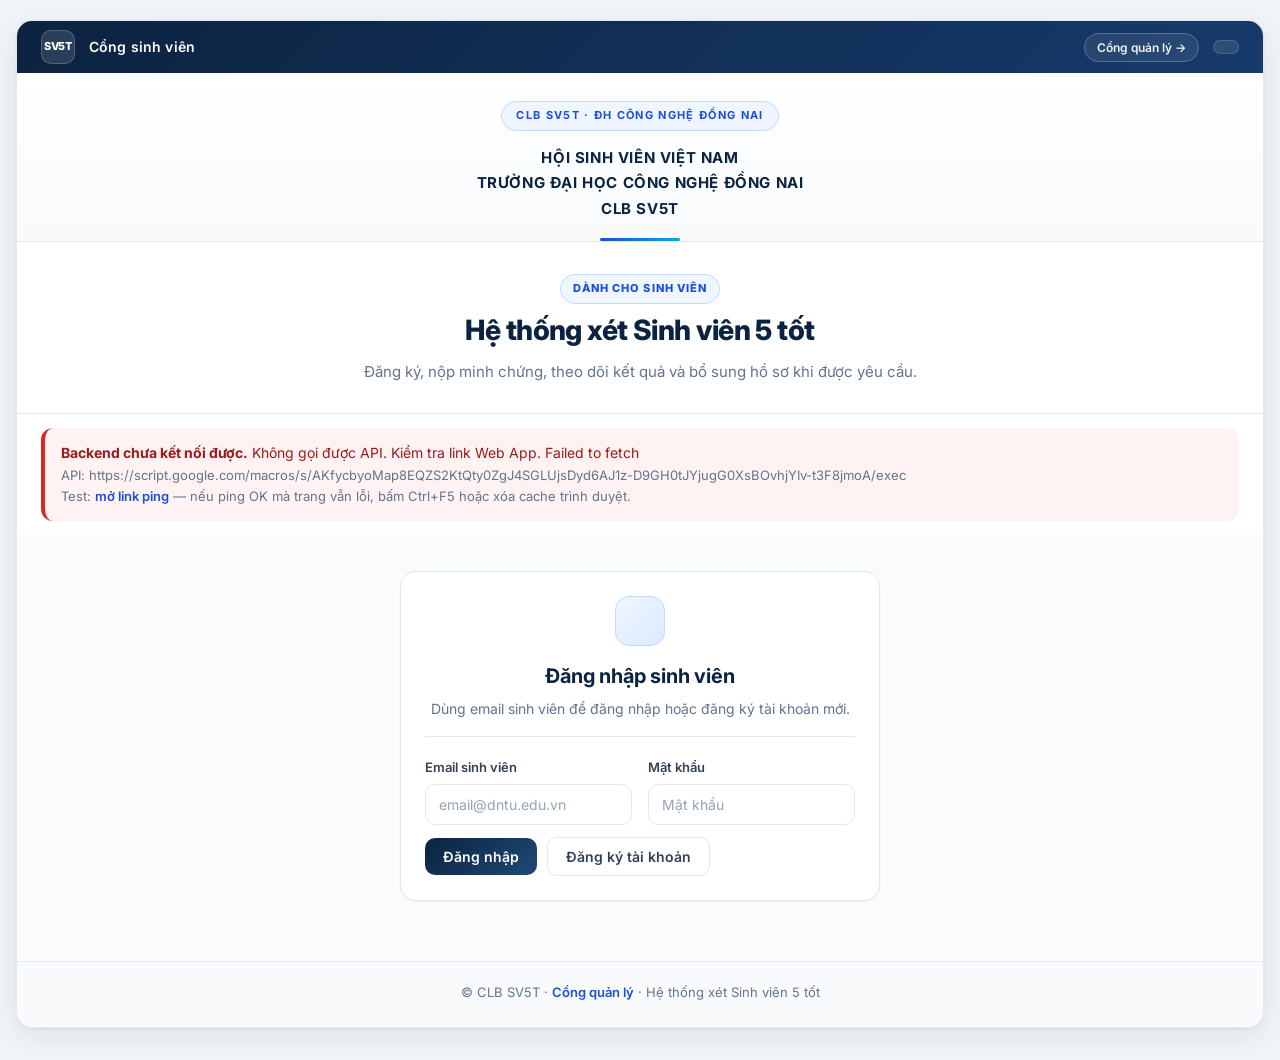
==== commit fe4c864d: "Split student and admin UI into separate portal pages." ====
--- a/index.html
+++ b/index.html
@@ -3,433 +3,21 @@
 <head>
   <meta charset="UTF-8">
   <meta name="viewport" content="width=device-width,initial-scale=1.0">
-  <title>Hệ thống xét Sinh viên 5 tốt — CLB SV5T</title>
+  <title>Cổng sinh viên — Hệ thống xét Sinh viên 5 tốt</title>
   <link rel="preconnect" href="https://fonts.googleapis.com">
   <link rel="preconnect" href="https://fonts.gstatic.com" crossorigin>
   <link href="https://fonts.googleapis.com/css2?family=Inter:wght@400;500;600;700;800&display=swap" rel="stylesheet">
-  <style>
-    :root{
-      --bg:#f0f4f8;--paper:#fff;--ink:#0f172a;--muted:#64748b;--line:#e2e8f0;
-      --navy:#0c2340;--navy2:#081829;--accent:#1d4ed8;--accent2:#2563eb;
-      --blue:#0284c7;--sky:#0ea5e9;--green:#059669;--red:#dc2626;--amber:#d97706;
-      --blueBg:#eff6ff;--greenBg:#ecfdf5;--redBg:#fef2f2;--amberBg:#fff7ed;--soft:#f8fafc;
-      --shadow:0 1px 3px rgba(15,23,42,.06),0 8px 24px rgba(15,23,42,.08);
-      --radius:12px;--radius-lg:16px;
-      --font:"Inter",system-ui,-apple-system,"Segoe UI",Roboto,sans-serif
-    }
-    *{box-sizing:border-box}
-    html{scroll-behavior:smooth}
-    body{margin:0;background:var(--bg);font-family:var(--font);color:var(--ink);line-height:1.6;-webkit-font-smoothing:antialiased;text-rendering:optimizeLegibility}
-    a{color:var(--accent);text-decoration:none;font-weight:600;transition:color .15s}
-    a:hover{color:var(--navy)}
-    .app{max-width:1440px;width:100%;margin:0 auto;padding:20px 16px 32px}
-    .shell{background:var(--paper);border:1px solid var(--line);border-radius:var(--radius-lg);box-shadow:var(--shadow);overflow:hidden}
-    .topbar{min-height:52px;background:linear-gradient(135deg,var(--navy) 0%,#163a6b 100%);color:#fff;display:flex;align-items:center;gap:14px;padding:0 24px;font-size:13px}
-    .brand-mark{width:34px;height:34px;border-radius:10px;background:rgba(255,255,255,.12);border:1px solid rgba(255,255,255,.2);display:flex;align-items:center;justify-content:center;font-weight:800;font-size:11px;letter-spacing:-.02em;flex-shrink:0}
-    .topbar-title{font-weight:600;font-size:14px;letter-spacing:.01em}.topbar-spacer{flex:1}
-    .topbar-user{font-size:13px;font-weight:500;padding:6px 12px;background:rgba(255,255,255,.1);border-radius:999px;border:1px solid rgba(255,255,255,.15)}
-    .masthead{text-align:center;padding:28px 32px 20px;background:linear-gradient(180deg,#fff 0%,#f8fafc 100%);border-bottom:1px solid var(--line);position:relative}
-    .masthead::after{content:"";position:absolute;bottom:0;left:50%;transform:translateX(-50%);width:80px;height:3px;background:linear-gradient(90deg,var(--accent),var(--sky));border-radius:999px}
-    .org-badge{display:inline-block;font-size:11px;font-weight:700;letter-spacing:.12em;text-transform:uppercase;color:var(--accent);background:var(--blueBg);border:1px solid #bfdbfe;padding:5px 14px;border-radius:999px;margin-bottom:14px}
-    .org{font-weight:700;font-size:15px;line-height:1.7;color:var(--navy);letter-spacing:.04em;text-transform:uppercase}
-    .underline{display:none}
-    .hero{padding:32px 32px 28px;background:#fff;border-bottom:1px solid var(--line);text-align:center}
-    .hero h1{margin:0;color:var(--navy);font-size:clamp(22px,3vw,28px);font-weight:800;letter-spacing:-.02em;line-height:1.3}
-    .hero p{margin:12px auto 0;max-width:640px;color:var(--muted);font-size:15px;line-height:1.65}
-    .nav-wrap{padding:16px 24px;background:var(--soft);border-bottom:1px solid var(--line)}
-    .tabs{display:inline-flex;gap:4px;padding:4px;background:#e2e8f0;border-radius:12px;border:1px solid var(--line)}
-    .tab{border:0;background:transparent;color:var(--muted);border-radius:9px;padding:10px 22px;font-weight:600;font-size:14px;cursor:pointer;transition:all .2s;font-family:inherit}
-    .tab:hover{color:var(--navy);background:rgba(255,255,255,.6)}
-    .tab.active{background:#fff;color:var(--navy);box-shadow:0 1px 3px rgba(15,23,42,.08)}
-    #apiStatusBox{margin:0!important;padding:0 24px}
-    .content{padding:28px 28px 36px;overflow-x:hidden;background:#fafbfc}
-    .panel{display:none}.panel.active{display:block}
-    .grid{display:grid;grid-template-columns:repeat(12,1fr);gap:16px}
-    .col-12{grid-column:span 12}.col-8{grid-column:span 8}.col-7{grid-column:span 7}.col-6{grid-column:span 6}.col-5{grid-column:span 5}.col-4{grid-column:span 4}.col-3{grid-column:span 3}
-    .box{background:#fff;border:1px solid var(--line);border-radius:var(--radius-lg);padding:24px;box-shadow:0 1px 2px rgba(15,23,42,.04)}
-    .box-title{display:flex;align-items:flex-start;justify-content:space-between;gap:16px;border-bottom:1px solid var(--line);padding-bottom:16px;margin-bottom:20px}
-    .box-title h2,.box-title h3{margin:0;color:var(--navy);font-size:20px;font-weight:700;letter-spacing:-.01em}
-    .desc{margin-top:6px;color:var(--muted);font-size:14px;line-height:1.55}
-    label{display:block;margin:0 0 7px;font-weight:600;font-size:13px;color:#334155}
-    input,select,textarea{width:100%;border:1px solid var(--line);border-radius:10px;background:#fff;padding:11px 13px;font-size:14px;outline:none;font-family:inherit;color:var(--ink);transition:border-color .15s,box-shadow .15s}
-    textarea{min-height:88px;resize:vertical}
-    input:focus,select:focus,textarea:focus{border-color:var(--accent);box-shadow:0 0 0 3px rgba(37,99,235,.12)}
-    input::placeholder,textarea::placeholder{color:#94a3b8}
-    .field-grid{display:grid;grid-template-columns:repeat(12,1fr);gap:16px}.field.col-12{grid-column:span 12}.field.col-8{grid-column:span 8}.field.col-6{grid-column:span 6}.field.col-4{grid-column:span 4}.field.col-3{grid-column:span 3}
-    .req{color:var(--red)}.muted{font-size:13px;color:var(--muted)}.small{font-size:12px}
-    .btn{border:0;border-radius:10px;padding:10px 18px;font-weight:600;font-size:14px;cursor:pointer;display:inline-flex;align-items:center;justify-content:center;gap:8px;font-family:inherit;transition:transform .12s,box-shadow .15s,background .15s}
-    .btn:hover:not(:disabled){transform:translateY(-1px);box-shadow:0 4px 12px rgba(15,23,42,.12)}
-    .btn.primary{background:linear-gradient(135deg,var(--navy),#1e4976);color:#fff}.btn.primary:hover:not(:disabled){background:linear-gradient(135deg,var(--navy2),var(--navy))}
-    .btn.secondary{background:#fff;color:#334155;border:1px solid var(--line)}.btn.secondary:hover:not(:disabled){background:var(--soft);border-color:#cbd5e1}
-    .btn.ok{background:var(--green);color:#fff}.btn.bad{background:var(--red);color:#fff}.btn.warn{background:var(--amber);color:#fff}.btn.blue{background:var(--accent2);color:#fff}.btn.small{font-size:12px;padding:7px 12px}.btn:disabled{opacity:.55;cursor:not-allowed;transform:none!important;box-shadow:none!important}
-    .toolbar{display:flex;gap:10px;flex-wrap:wrap;align-items:center}.toolbar input,.toolbar select{max-width:320px}
-    .alert{border-radius:var(--radius);padding:14px 16px;margin:14px 0;font-size:14px;line-height:1.55;border-left:4px solid}
-    .alert.info{background:var(--blueBg);border-color:var(--accent);color:#1e40af}.alert.ok{background:var(--greenBg);border-color:var(--green);color:#065f46}.alert.bad{background:var(--redBg);border-color:var(--red);color:#991b1b}.alert.warn{background:var(--amberBg);border-color:var(--amber);color:#9a3412}
-    .pill{display:inline-flex;align-items:center;border-radius:999px;padding:4px 11px;font-size:11px;font-weight:700;letter-spacing:.02em;background:#f1f5f9;color:#475569;white-space:nowrap;border:1px solid transparent}
-    .pill.ok{background:var(--greenBg);color:#065f46;border-color:#a7f3d0}.pill.bad{background:var(--redBg);color:#991b1b;border-color:#fecaca}.pill.warn{background:var(--amberBg);color:#9a3412;border-color:#fed7aa}.pill.blue{background:var(--blueBg);color:#1d4ed8;border-color:#bfdbfe}.pill.navy{background:#e8eef7;color:var(--navy);border-color:#c7d7ef}
-    #studentAuthBox,#reviewerLoginBox{grid-column:1/-1;width:100%;max-width:480px;justify-self:center;margin:8px auto 24px}
-    #reviewerLoginBox{max-width:420px}
-    #studentAuthBox .box-title,#reviewerLoginBox .box-title{display:block;text-align:center}
-    #studentAuthBox .box-title h2::before,#reviewerLoginBox .box-title h2::before{content:"";display:block;width:48px;height:48px;margin:0 auto 14px;background:linear-gradient(135deg,var(--blueBg),#dbeafe);border-radius:14px;border:1px solid #bfdbfe}
-    table{width:100%;border-collapse:separate;border-spacing:0;background:#fff;border:1px solid var(--line);border-radius:var(--radius);overflow:hidden}
-    th,td{padding:12px 14px;border-bottom:1px solid var(--line);font-size:13px;vertical-align:top}
-    tr:last-child td{border-bottom:0}
-    th{background:#f8fafc;color:#475569;text-transform:uppercase;font-size:11px;font-weight:700;letter-spacing:.06em;text-align:center;border-bottom:1px solid var(--line)}
-    .criteria-table{border-collapse:collapse;margin:14px 0 22px}
-    .criteria-table th{position:sticky;top:0;z-index:2}
-    .group-cell{background:#f8fafc;color:var(--navy);font-weight:800;text-align:center;vertical-align:middle;min-width:140px}
-    .order-cell{text-align:center;color:#475569;font-weight:700;white-space:nowrap}
-    .criterion-title{font-weight:700;color:#111827}.criterion-help{margin-top:4px;color:var(--muted);font-size:12px}
-    .auto-note{background:var(--blueBg);border:1px solid #bae6fd;border-radius:8px;padding:8px;color:#075985}
-    .evidence-panel{border:1px dashed #cbd5e1;background:#fcfdff;border-radius:10px;padding:12px;min-width:320px}
-    .evidence-upload-grid{display:grid;grid-template-columns:1fr 1fr;gap:10px;margin-top:10px}
-    .ev-kind-box{border:1px solid var(--line);border-radius:10px;padding:10px;background:#fff}
-    .ev-kind-head{display:flex;justify-content:space-between;align-items:center;margin-bottom:8px;font-size:13px}
-    .ev-kind-head b{color:var(--navy)}
-    .file-tag{font-size:11px;font-weight:700;padding:2px 8px;border-radius:999px;background:#eef2ff;color:#3730a3}
-    .file-tag.pdf{background:#fef2f2;color:#991b1b}
-    .file-tag.image{background:#ecfdf5;color:#065f46}
-    .review-level-box{border:1px solid var(--line);border-radius:10px;padding:10px;margin:8px 0;background:#fafbfc}
-    .review-level-label{font-size:12px;font-weight:800;color:var(--navy);margin-bottom:8px;text-transform:uppercase;letter-spacing:.04em}
-    .level-col-head{font-size:11px;line-height:1.3}
-    .evidence-tools{display:flex;gap:8px;align-items:center;justify-content:space-between;margin-bottom:8px}
-    .evidence-row{border:1px solid #dbe3ef;background:#fff;border-radius:10px;padding:10px;margin:8px 0}
-    .evidence-row-head{display:flex;justify-content:space-between;gap:8px;align-items:center;margin-bottom:8px}
-    .mc-badge{font-weight:800;color:#075985;background:#e0f2fe;border-radius:999px;padding:4px 8px;font-size:12px}
-    .file-disabled{background:#f1f5f9;color:#64748b}
-    .existing-files{margin:8px 0 0;padding-left:18px}.existing-files li{margin:5px 0}
-    .stats{display:grid;grid-template-columns:repeat(6,1fr);gap:12px;margin:16px 0}
-    .stat{border:1px solid var(--line);border-radius:var(--radius);padding:16px;background:#fff;transition:box-shadow .15s}
-    .stat:hover{box-shadow:0 4px 12px rgba(15,23,42,.06)}
-    .stat .num{font-size:26px;font-weight:800;color:var(--navy);letter-spacing:-.02em;line-height:1}
-    .stat .label{font-size:12px;color:var(--muted);margin-top:6px;font-weight:500}
-    .loading{position:fixed;inset:0;background:rgba(15,23,42,.4);backdrop-filter:blur(4px);display:none;align-items:center;justify-content:center;z-index:9999}
-    .loading.active{display:flex}
-    .loading div{background:#fff;border-radius:var(--radius-lg);padding:24px 32px;font-weight:600;font-size:15px;box-shadow:var(--shadow);display:flex;align-items:center;gap:14px;color:var(--navy)}
-    .loading div::before{content:"";width:22px;height:22px;border:3px solid #e2e8f0;border-top-color:var(--accent);border-radius:50%;animation:spin .7s linear infinite}
-    @keyframes spin{to{transform:rotate(360deg)}}
-    .footer{text-align:center;color:var(--muted);font-size:13px;padding:20px 24px 24px;background:var(--soft);border-top:1px solid var(--line)}
-
-    body,input,select,textarea,button,table,td,th{font-family:var(--font)}
-    .criteria-table td,.criteria-table th{
-      white-space:normal;
-      word-break:normal;
-      overflow-wrap:break-word;
-      line-height:1.65;
-    }
-    .criteria-table td:nth-child(3){
-      min-width:420px;
-    }
-    .criterion-title{
-      font-size:14px;
-      line-height:1.65;
-      font-weight:700;
-      word-break:normal;
-      overflow-wrap:break-word;
-    }
-    .raw-criterion{
-      display:block;
-      padding:2px 0;
-    }
-
-    .criteria-table{
-      min-width:1680px;
-      table-layout:auto;
-    }
-    .criteria-section-row td{
-      background:#f8fafc;
-      color:#0f3a66;
-      font-weight:800;
-      font-size:14px;
-      padding:9px 12px;
-      border-top:2px solid #d7dde7;
-      border-bottom:1px solid #d7dde7;
-    }
-    .criteria-section-title{
-      display:flex;
-      align-items:center;
-      gap:8px;
-    }
-    .criteria-section-title::before{background:var(--accent)}
-    .criteria-table td:nth-child(3){
-      min-width:480px;
-    }
-    .criteria-table td:nth-child(4){
-      min-width:260px;
-    }
-    .criteria-table td:nth-child(5){
-      min-width:430px;
-    }
-
-    /* Bảng tiêu chí full, không bị mất cột; tự cuộn ngang trên màn hình nhỏ */
-    .table-scroll{
-      width:100%;
-      max-width:100%;
-      overflow-x:auto;
-      overflow-y:visible;
-      -webkit-overflow-scrolling:touch;
-      border:1px solid var(--line);
-      border-radius:12px;
-      background:#fff;
-      margin:14px 0 22px;
-    }
-    .table-scroll .criteria-table{
-      margin:0;
-      width:100%;
-      min-width:1680px;
-      border:0;
-    }
-    .table-scroll::-webkit-scrollbar{height:10px}
-    .table-scroll::-webkit-scrollbar-track{background:#eef2f7;border-radius:999px}
-    .table-scroll::-webkit-scrollbar-thumb{background:#94a3b8;border-radius:999px}
-    .criteria-table th,
-    .criteria-table td{
-      vertical-align:top;
-    }
-    .criteria-table th:nth-child(1){width:54px}
-    .criteria-table th:nth-child(2){width:145px}
-    .criteria-table th:nth-child(3){width:38%}
-    .criteria-table th:nth-child(4){width:22%}
-    .criteria-table th:nth-child(5){width:30%}
-    .criteria-section-row td{
-      background:#f8fafc;
-    }
-    .evidence-panel{
-      min-width:0;
-      width:100%;
-    }
-    .evidence-tools{
-      flex-wrap:wrap;
-    }
-    .existing-files{
-      word-break:normal;
-      overflow-wrap:anywhere;
-    }
-    .form-scroll-note{
-      display:none;
-      color:#075985;
-      background:#eef7ff;
-      border:1px solid #bae6fd;
-      border-radius:10px;
-      padding:9px 12px;
-      margin:10px 0;
-      font-size:13px;
-      font-weight:700;
-    }
-    @media(max-width:980px){
-      .col-8,.col-7,.col-6,.col-5,.col-4,.col-3,.field.col-8,.field.col-6,.field.col-4,.field.col-3{grid-column:span 12}
-      .stats{grid-template-columns:repeat(2,1fr)}
-      .criteria-table{display:block;overflow-x:auto;white-space:normal}
-    }
-  
-
-    /* Cột kết quả và lý do duyệt */
-    .result-cell{min-width:120px;text-align:center;vertical-align:middle}
-    .reason-cell{min-width:240px;color:#334155;font-size:13px;line-height:1.55;white-space:normal;overflow-wrap:anywhere}
-    .reason-cell .reason-empty{color:#94a3b8;font-style:italic}
-    .supplement-hint{margin-top:8px;color:#9a3412;background:#fff7ed;border:1px solid #fed7aa;border-radius:8px;padding:7px 9px;font-size:12px;font-weight:700}
-    .criteria-table th:nth-child(6){width:120px}
-    .criteria-table th:nth-child(7){width:240px}
-
-
-    /* UI trực quan hơn */
-    .quick-cards{
-      display:grid;
-      grid-template-columns:repeat(4,1fr);
-      gap:12px;
-      margin:12px 0 16px;
-    }
-    .quick-card{
-      border:1px solid var(--line);background:#fff;border-radius:var(--radius);padding:18px;
-      box-shadow:0 1px 2px rgba(15,23,42,.04);transition:box-shadow .15s,border-color .15s
-    }
-    .quick-card:hover{box-shadow:0 6px 16px rgba(15,23,42,.07);border-color:#cbd5e1}
-    .quick-card .icon{
-      width:40px;height:40px;border-radius:11px;display:flex;align-items:center;justify-content:center;
-      background:linear-gradient(135deg,var(--blueBg),#dbeafe);color:var(--accent);font-weight:800;font-size:15px;margin-bottom:12px;border:1px solid #bfdbfe
-    }
-    .quick-card b{display:block;color:var(--navy);margin-bottom:6px;font-size:14px;font-weight:700}
-    .quick-card span{font-size:13px;color:var(--muted);line-height:1.5}
-    .admin-tabs{display:flex;gap:6px;flex-wrap:wrap;margin:16px 0;padding:4px;background:#e2e8f0;border-radius:12px;border:1px solid var(--line);width:fit-content;max-width:100%}
-    .admin-tab-btn{
-      border:0;background:transparent;color:var(--muted);padding:9px 16px;border-radius:9px;
-      font-weight:600;font-size:13px;cursor:pointer;font-family:inherit;transition:all .15s
-    }
-    .admin-tab-btn:hover{color:var(--navy);background:rgba(255,255,255,.5)}
-    .admin-tab-btn.active{background:#fff;color:var(--navy);box-shadow:0 1px 3px rgba(15,23,42,.08)}
-    .danger-zone{
-      border:1px solid #fecaca;background:#fff7f7;border-radius:14px;padding:16px;margin-top:12px;
-    }
-    .danger-zone h3{margin:0 0 8px;color:#991b1b}
-    .account-actions{display:flex;gap:6px;flex-wrap:wrap}
-    .mini-note{font-size:12px;color:var(--muted);margin-top:4px}
-@media(max-width:900px){.evidence-upload-grid{grid-template-columns:1fr}}
-    @media(max-width:560px){
-      .quick-cards{grid-template-columns:1fr}
-    }
-    /* Quy trình hồ sơ rõ ràng hơn */
-    .workflow-box{
-      display:grid;
-      grid-template-columns:repeat(4,1fr);
-      gap:10px;
-      margin:12px 0 16px;
-    }
-    .workflow-step{
-      border:1px solid var(--line);border-radius:var(--radius);background:#fff;padding:14px;font-size:13px;
-      position:relative;overflow:hidden;transition:box-shadow .15s
-    }
-    .workflow-step::before{content:"";position:absolute;top:0;left:0;right:0;height:3px;background:var(--line)}
-    .workflow-step b{display:block;color:var(--navy);margin-bottom:6px;font-size:13px;font-weight:700}
-    .workflow-step.active{background:#fff;box-shadow:0 0 0 2px var(--accent),0 4px 12px rgba(37,99,235,.1)}.workflow-step.active::before{background:var(--accent)}
-    .workflow-step.warn{box-shadow:0 0 0 2px var(--amber),0 4px 12px rgba(217,119,6,.08)}.workflow-step.warn::before{background:var(--amber)}
-    .workflow-step.done{opacity:.85}.workflow-step.done::before{background:var(--green)}
-    .locked-evidence{
-      border:1px dashed #cbd5e1;
-      border-radius:10px;
-      padding:9px;
-      color:#64748b;
-      background:#f8fafc;
-      font-size:13px;
-    }
-    @media(max-width:720px){
-      .workflow-box{grid-template-columns:1fr}
-    }
-    @media(max-width:1200px){
-      .app{padding:8px}
-      .content{padding:16px 14px 24px}
-      .hero h1{font-size:25px}
-      .form-scroll-note{display:block}
-    }
-    @media(max-width:720px){
-      .topbar{padding:10px 16px;flex-wrap:wrap}
-      .masthead{padding:22px 16px 18px}
-      .org{font-size:13px}
-      .hero{padding:24px 16px}
-      .hero h1{font-size:20px}
-      .nav-wrap{padding:12px 16px}
-      .tabs{width:100%;display:flex}
-      .tab{flex:1;padding:10px 12px;font-size:13px}
-      .content{padding:18px 14px 28px}
-      .box{padding:18px}
-      .box-title{display:block}
-      #studentAuthBox,#reviewerLoginBox{max-width:100%;margin:8px auto 16px}
-      .field-grid{grid-template-columns:1fr}
-      .field.col-12,.field.col-8,.field.col-6,.field.col-4,.field.col-3{grid-column:span 1}
-      .stats{grid-template-columns:1fr 1fr}
-      .table-scroll .criteria-table{min-width:1580px}
-      .criteria-table th:nth-child(3){width:440px}
-      .criteria-table th:nth-child(4){width:260px}
-      .criteria-table th:nth-child(5){width:360px}
-    }
-
-    .criteria-table{
-      table-layout:fixed;
-      border-collapse:collapse;
-      background:#fff;
-    }
-    .criteria-table th{
-      background:#f1f5f9;
-      color:#0f2f57;
-      font-weight:800;
-      text-align:center;
-      vertical-align:middle;
-      letter-spacing:.01em;
-    }
-    .criteria-table td{
-      vertical-align:top;
-      line-height:1.6;
-      word-break:normal !important;
-      overflow-wrap:normal !important;
-      hyphens:none !important;
-    }
-    .criteria-table th:nth-child(1){width:58px}
-    .criteria-table th:nth-child(2){width:150px}
-    .criteria-table th:nth-child(3){width:520px}
-    .criteria-table th:nth-child(4){width:310px}
-    .criteria-table th:nth-child(5){width:440px}
-    .criteria-table th:nth-child(6){width:130px}
-    .criteria-table th:nth-child(7){width:260px}
-    .group-cell{
-      padding:0 !important;
-      vertical-align:middle !important;
-      text-align:center !important;
-      background:#f8fafc !important;
-    }
-    .group-label{
-      min-height:100%;
-      height:100%;
-      width:100%;
-      display:flex;
-      align-items:center;
-      justify-content:center;
-      text-align:center;
-      padding:14px 10px;
-      color:#0f3a66;
-      font-weight:800;
-      line-height:1.5;
-      word-break:normal;
-      overflow-wrap:normal;
-      hyphens:none;
-    }
-    .order-cell{
-      vertical-align:middle !important;
-      text-align:center !important;
-      background:#fff;
-      font-weight:800;
-      color:#334155;
-    }
-    .criterion-title,
-    .raw-criterion{
-      display:block;
-      color:#111827;
-      font-weight:700;
-      line-height:1.65;
-      font-size:14px;
-      word-break:normal !important;
-      overflow-wrap:normal !important;
-      hyphens:none !important;
-    }
-    .criterion-help{
-      display:none !important;
-    }
-    .criteria-section-title{
-      font-weight:800;
-      color:#0f3a66;
-      line-height:1.5;
-    }
-    .evidence-panel{
-      min-width:0 !important;
-      width:100%;
-    }
-    .muted{
-      word-break:normal;
-      overflow-wrap:normal;
-      hyphens:none;
-    }
-    .reason-cell{
-      word-break:normal !important;
-      overflow-wrap:normal !important;
-      hyphens:none !important;
-    }
-    .table-scroll .criteria-table{
-      min-width:2400px;
-    }
-    @media(max-width:720px){
-      .table-scroll .criteria-table{min-width:1580px}
-      .criteria-table th:nth-child(3){width:440px}
-      .criteria-table th:nth-child(4){width:260px}
-      .criteria-table th:nth-child(5){width:360px}
-    }
-</style>
+  <link rel="stylesheet" href="assets/sv5t.css">
 </head>
-<body>
+<body data-portal="student">
 <div class="loading" id="loading"><div>Đang xử lý dữ liệu...</div></div>
 <div class="app">
   <div class="shell">
     <div class="topbar">
       <div class="brand-mark">SV5T</div>
-      <span class="topbar-title">Hệ thống xét Sinh viên 5 tốt</span>
+      <span class="topbar-title">Cổng sinh viên</span>
       <span class="topbar-spacer"></span>
+      <span class="portal-switch"><a href="quan-ly.html">Cổng quản lý →</a></span>
       <span class="topbar-user" id="topUser"></span>
     </div>
     <div class="masthead">
@@ -437,948 +25,73 @@
       <div class="org" id="orgText">HỘI SINH VIÊN VIỆT NAM<br>TRƯỜNG ĐẠI HỌC CÔNG NGHỆ ĐỒNG NAI<br>CLB SV5T</div>
     </div>
     <div class="hero">
+      <div class="hero-portal-badge">Dành cho sinh viên</div>
       <h1 id="appTitle">Hệ thống xét Sinh viên 5 tốt</h1>
-      <p>Nền tảng đăng ký, nộp minh chứng, chấm duyệt và quản trị tiêu chí xét Sinh viên 5 tốt.</p>
+      <p>Đăng ký, nộp minh chứng, theo dõi kết quả và bổ sung hồ sơ khi được yêu cầu.</p>
     </div>
     <div id="apiStatusBox" style="display:none"></div>
-    <div class="nav-wrap">
-      <div class="tabs">
-        <button class="tab active" data-tab="student" onclick="showTab('student',this)">Sinh viên</button>
-        <button class="tab" data-tab="reviewer" onclick="showTab('reviewer',this)">Quản lý</button>
+    <div class="content">
+      <div class="grid">
+        <div class="col-5 box" id="studentAuthBox">
+          <div class="box-title"><div><h2>Đăng nhập sinh viên</h2><div class="desc">Dùng email sinh viên để đăng nhập hoặc đăng ký tài khoản mới.</div></div></div>
+          <div class="field-grid">
+            <div class="field col-6"><label>Email sinh viên</label><input id="s_username" type="email" placeholder="email@dntu.edu.vn" autocomplete="username"></div>
+            <div class="field col-6"><label>Mật khẩu</label><input id="s_password" type="password" placeholder="Mật khẩu" autocomplete="current-password"></div>
+          </div>
+          <div class="toolbar" style="margin-top:12px">
+            <button class="btn primary" onclick="login()">Đăng nhập</button>
+            <button class="btn secondary" onclick="toggleRegister()">Đăng ký tài khoản</button>
+          </div>
+          <div id="registerBox" style="display:none;margin-top:16px;border-top:1px solid var(--line);padding-top:14px">
+            <div class="alert info"><b>Đăng ký tài khoản sinh viên:</b> nhập email sinh viên và mật khẩu ở phía trên, sau khi đăng nhập hệ thống sẽ yêu cầu nhập thông tin cá nhân.</div>
+            <button class="btn primary" onclick="registerStudent()">Tạo tài khoản sinh viên</button>
+          </div>
+          <div id="studentAuthResult"></div>
+        </div>
+
+        <div class="col-12 box" id="studentProfileBox" style="display:none">
+          <div class="box-title"><div><h2>Hồ sơ của sinh viên</h2><div class="desc" id="studentInfoText"></div></div><div class="toolbar"><button class="btn secondary small" onclick="changeMyPassword()">Đổi mật khẩu</button><button class="btn secondary small" onclick="logout()">Đăng xuất</button></div></div>
+          <button class="btn primary" onclick="loadMyApplication()">Tải lại hồ sơ</button>
+          <div id="studentStatus"></div>
+          <div id="workflowBox"></div>
+        </div>
+
+        <div class="col-12 box" id="studentApplicationBox" style="display:none">
+          <div class="box-title"><div><h2>Thông tin cá nhân</h2><div class="desc">Nhập thông tin cơ bản và nộp minh chứng theo từng tiêu chí xét Sinh viên 5 tốt.</div></div></div>
+          <div class="quick-cards">
+            <div class="quick-card"><div class="icon">1</div><b>Nhập thông tin</b><span>Họ tên, ngày sinh, khoa, lớp, chức vụ, số điện thoại.</span></div>
+            <div class="quick-card"><div class="icon">2</div><b>Tải minh chứng</b><span>Nhập tên minh chứng rồi chọn file PDF hoặc ảnh.</span></div>
+            <div class="quick-card"><div class="icon">3</div><b>Chờ duyệt</b><span>Hồ sơ khóa sau khi nộp; admin có thể mở thời gian chỉnh sửa.</span></div>
+            <div class="quick-card"><div class="icon">4</div><b>Xem kết quả</b><span>Theo dõi cột Kết quả và Lý do cho từng tiêu chí.</span></div>
+          </div>
+          <div class="field-grid">
+            <input id="app_schoolYear" type="hidden">
+            <div class="field col-6"><label>Họ tên <span class="req">*</span></label><input id="app_fullName" placeholder="Nhập họ và tên"></div>
+            <div class="field col-3"><label>Giới tính <span class="req">*</span></label><select id="app_gender"><option value="">Chọn</option><option value="Nam">Nam</option><option value="Nữ">Nữ</option><option value="Khác">Khác</option></select></div>
+            <div class="field col-3"><label>Ngày sinh <span class="req">*</span></label><input id="app_birthDate" type="date"></div>
+            <div class="field col-3"><label>Dân tộc <span class="req">*</span></label><input id="app_ethnicity" placeholder="VD: Kinh"></div>
+            <div class="field col-3"><label>Sinh viên năm thứ <span class="req">*</span></label><select id="app_yearOfStudy"><option value="">Chọn</option><option value="1">Năm 1</option><option value="2">Năm 2</option><option value="3">Năm 3</option><option value="4">Năm 4</option><option value="5">Khác</option></select></div>
+            <div class="field col-3"><label>Khoa <span class="req">*</span></label><select id="app_faculty" onchange="onAppFacultyChange()"><option value="">Chọn khoa</option></select></div>
+            <div class="field col-3"><label>Lớp <span class="req">*</span></label><select id="app_className" onchange="onAppClassChange()"><option value="">Chọn lớp</option></select></div>
+            <div class="field col-3" id="app_classCustomWrap" style="display:none"><label>Lớp (nhập tay) <span class="req">*</span></label><input id="app_classNameCustom" placeholder="VD: 26DTH1"></div>
+            <div class="field col-3"><label>Chức vụ Đoàn, Hội <span class="req">*</span></label><input id="app_unionPosition" placeholder="VD: Đoàn viên / Chi hội trưởng"></div>
+            <div class="field col-4"><label>Số điện thoại <span class="req">*</span></label><input id="app_phone" placeholder="09xxxxxxxx"></div>
+            <div class="field col-8"><label>Ghi chú hồ sơ</label><input id="app_studentNote" placeholder="Ghi chú thêm nếu có"></div>
+          </div>
+          <div class="alert info"><b>Quy trình minh chứng:</b> Mỗi tiêu chí có thể nộp tối đa <b>5 file PDF</b> và nhiều <b>ảnh</b> (JPG, PNG...). Nhập tên minh chứng rồi chọn đúng loại file.</div>
+          <div class="form-scroll-note">Bảng tiêu chí có thể kéo ngang trên điện thoại/màn hình nhỏ để xem đầy đủ cột minh chứng.</div>
+          <div id="criteriaContainer"></div>
+          <div class="toolbar">
+            <button class="btn secondary" id="btnSaveDraft" onclick="saveApplication(false)">Lưu nháp</button>
+            <button class="btn primary" id="btnSubmitApp" onclick="saveApplication(true)">Nộp hồ sơ</button>
+          </div>
+          <div id="applicationResult"></div>
+        </div>
       </div>
     </div>
-    <div class="content">
-      <section class="panel active" id="tab-student">
-        <div class="grid">
-          <div class="col-5 box" id="studentAuthBox">
-            <div class="box-title"><div><h2>Đăng nhập sinh viên</h2><div class="desc">Sinh viên đăng nhập để nộp hồ sơ, tải minh chứng, theo dõi kết quả và bổ sung khi cần.</div></div></div>
-            <div class="field-grid">
-              <div class="field col-6"><label>Email sinh viên</label><input id="s_username" type="email" placeholder="email sinh viên"></div>
-              <div class="field col-6"><label>Mật khẩu</label><input id="s_password" type="password" placeholder="Mật khẩu"></div>
-            </div>
-            <div class="toolbar" style="margin-top:12px">
-              <button class="btn primary" onclick="login('student')">Đăng nhập</button>
-              <button class="btn secondary" onclick="toggleRegister()">Đăng ký tài khoản</button>
-            </div>
-            <div id="registerBox" style="display:none;margin-top:16px;border-top:1px solid var(--line);padding-top:14px">
-              <div class="alert info"><b>Đăng ký tài khoản sinh viên:</b> nhập email sinh viên và mật khẩu ở phía trên, sau khi đăng nhập hệ thống sẽ yêu cầu nhập thông tin cá nhân.</div>
-              <button class="btn primary" onclick="registerStudent()">Tạo tài khoản sinh viên</button>
-            </div>
-            <div id="studentAuthResult"></div>
-          </div>
-
-          <div class="col-12 box" id="studentProfileBox" style="display:none">
-            <div class="box-title"><div><h2>Hồ sơ của sinh viên</h2><div class="desc" id="studentInfoText"></div></div><div class="toolbar"><button class="btn secondary small" onclick="changeMyPassword()">Đổi mật khẩu</button><button class="btn secondary small" onclick="logout()">Đăng xuất</button></div></div>
-            <button class="btn primary" onclick="loadMyApplication()">Tải lại hồ sơ</button>
-            <div id="studentStatus"></div>
-            <div id="workflowBox"></div>
-          </div>
-
-          <div class="col-12 box" id="studentApplicationBox" style="display:none">
-            <div class="box-title"><div><h2>Thông tin cá nhân</h2><div class="desc">Nhập thông tin cơ bản và nộp minh chứng theo từng tiêu chí xét Sinh viên 5 tốt.</div></div></div>
-            <div class="quick-cards">
-              <div class="quick-card"><div class="icon">1</div><b>Nhập thông tin</b><span>Họ tên, ngày sinh, lớp, chức vụ, số điện thoại.</span></div>
-              <div class="quick-card"><div class="icon">2</div><b>Tải minh chứng</b><span>Nhập tên minh chứng rồi chọn file tương ứng.</span></div>
-              <div class="quick-card"><div class="icon">3</div><b>Chờ duyệt</b><span>Hồ sơ khóa sau khi nộp; admin có thể mở thời gian chỉnh sửa minh chứng.</span></div>
-              <div class="quick-card"><div class="icon">4</div><b>Xem kết quả</b><span>Theo dõi cột Kết quả và Lý do cho từng tiêu chí.</span></div>
-            </div>
-            <div class="field-grid">
-              <input id="app_schoolYear" type="hidden">
-              <div class="field col-6"><label>Họ tên <span class="req">*</span></label><input id="app_fullName" placeholder="Nhập họ và tên"></div>
-              <div class="field col-3"><label>Giới tính <span class="req">*</span></label><select id="app_gender"><option value="">Chọn</option><option value="Nam">Nam</option><option value="Nữ">Nữ</option><option value="Khác">Khác</option></select></div>
-              <div class="field col-3"><label>Ngày sinh <span class="req">*</span></label><input id="app_birthDate" type="date"></div>
-              <div class="field col-3"><label>Dân tộc <span class="req">*</span></label><input id="app_ethnicity" placeholder="VD: Kinh"></div>
-              <div class="field col-3"><label>Sinh viên năm thứ <span class="req">*</span></label><select id="app_yearOfStudy"><option value="">Chọn</option><option value="1">Năm 1</option><option value="2">Năm 2</option><option value="3">Năm 3</option><option value="4">Năm 4</option><option value="5">Khác</option></select></div>
-              <div class="field col-3"><label>Lớp <span class="req">*</span></label><select id="app_className"><option value="">Chọn lớp</option><option value="22DTH1">22DTH1</option><option value="22DTH2">22DTH2</option><option value="22DTH3">22DTH3</option><option value="22DTH4">22DTH4</option><option value="22DTH5">22DTH5</option><option value="22DTH6">22DTH6</option><option value="22DTH7">22DTH7</option><option value="23DTH1">23DTH1</option><option value="23DTH2">23DTH2</option><option value="23DTH3">23DTH3</option><option value="23DTH4">23DTH4</option><option value="23DTH5">23DTH5</option><option value="24DTH1">24DTH1</option><option value="24DTH2">24DTH2</option><option value="24DTH3">24DTH3</option><option value="24DPM1">24DPM1</option><option value="25DTH">25DTH</option><option value="25DPM">25DPM</option><option value="25DTN">25DTN</option></select></div>
-              <div class="field col-3"><label>Chức vụ Đoàn, Hội <span class="req">*</span></label><input id="app_unionPosition" placeholder="VD: Đoàn viên / Chi hội trưởng"></div>
-              <div class="field col-4"><label>Số điện thoại <span class="req">*</span></label><input id="app_phone" placeholder="09xxxxxxxx"></div>
-              <div class="field col-8"><label>Ghi chú hồ sơ</label><input id="app_studentNote" placeholder="Ghi chú thêm nếu có"></div>
-            </div>
-            <div class="alert info"><b>Quy trình minh chứng:</b> Mỗi tiêu chí có thể nộp tối đa <b>5 file PDF</b> và nhiều <b>ảnh</b> (JPG, PNG...). Nhập tên minh chứng rồi chọn đúng loại file.</div>
-            <div class="form-scroll-note">Bảng tiêu chí có thể kéo ngang trên điện thoại/màn hình nhỏ để xem đầy đủ cột minh chứng.</div>
-            <div id="criteriaContainer"></div>
-            <div class="toolbar">
-              <button class="btn secondary" id="btnSaveDraft" onclick="saveApplication(false)">Lưu nháp</button>
-              <button class="btn primary" id="btnSubmitApp" onclick="saveApplication(true)">Nộp hồ sơ</button>
-            </div>
-            <div id="applicationResult"></div>
-          </div>
-        </div>
-      </section>
-
-      <section class="panel" id="tab-reviewer">
-        <div class="grid">
-          <div class="col-4 box" id="reviewerLoginBox">
-            <div class="box-title"><div><h2>Đăng nhập quản lý</h2><div class="desc">Dành cho người chấm và admin. Tài khoản quản lý do admin cấp, không tự đăng ký.</div></div></div>
-            <label>Email / tài khoản quản lý</label><input id="a_username" value="">
-            <label style="margin-top:10px">Mật khẩu</label><input id="a_password" type="password" value="">
-            <button class="btn primary" style="margin-top:12px;width:100%" onclick="login('admin')">Đăng nhập</button>
-            <div id="adminAuthResult"></div>
-          </div>
-
-          <div class="col-12 box" id="reviewerDashboard" style="display:none">
-            <div class="box-title"><div><h2>Bảng điều khiển</h2><div class="desc" id="adminInfoText"></div></div><div class="toolbar"><button class="btn secondary small" onclick="changeMyPassword()">Đổi mật khẩu</button><button class="btn secondary small" onclick="logout()">Đăng xuất</button></div></div>
-            <div id="statsBox" class="stats"></div>
-            <div class="admin-tabs" id="adminTabs">
-              <button class="admin-tab-btn active" onclick="showAdminSection('applications',this)">Hồ sơ</button>
-              <button class="admin-tab-btn" onclick="showAdminSection('users',this)">Tài khoản</button>
-              <button class="admin-tab-btn" onclick="showAdminSection('criteria',this)">Tiêu chí</button>
-              <button class="admin-tab-btn" onclick="showAdminSection('data',this)">Dữ liệu</button>
-            </div>
-            <div class="toolbar">
-              <input id="filterQ" placeholder="Tìm MSSV, họ tên, lớp, khoa...">
-              <select id="filterStatus"><option value="">Tất cả trạng thái</option><option value="SUBMITTED">Đã nộp</option><option value="NEED_SUPPLEMENT">Cần bổ sung</option><option value="FINALIZED">Đã chốt</option></select>
-              <button class="btn primary" onclick="loadApplications()">Lọc</button>
-              <button class="btn secondary" onclick="exportResults()">Xuất Excel</button>
-              <button class="btn primary" onclick="exportResultsPdf()">Xuất PDF</button>
-            </div>
-            <div id="applicationList"></div>
-          </div>
-
-          <div class="col-12 box" id="userManageBox" style="display:none"></div>
-          <div class="col-12 box" id="criteriaManageBox" style="display:none"></div>
-          <div class="col-12 box" id="dataToolsBox" style="display:none"></div>
-          <div class="col-12 box" id="detailBox" style="display:none"></div>
-        </div>
-      </section>
-    </div>
-    <div class="footer">© CLB SV5T · Trường ĐH Công nghệ Đồng Nai · Hệ thống xét Sinh viên 5 tốt</div>
+    <div class="footer">© CLB SV5T · <a href="quan-ly.html">Cổng quản lý</a> · Hệ thống xét Sinh viên 5 tốt</div>
   </div>
 </div>
-
-<script>
-// Dán link Web App /exec của Google Apps Script vào đây trước khi upload lên GitHub Pages.
-const DEFAULT_API_URL = 'https://script.google.com/macros/s/AKfycbyoMap8EQZS2KtQty0ZgJ4SGLUjsDyd6AJ1z-D9GH0tJYjugG0XsBOvhjYIv-t3F8jmoA/exec';
-const APP_BUILD = '20260625-student-edit';
-
-let API_URL = DEFAULT_API_URL;
-try {
-  const saved = localStorage.getItem('SV5T_API_URL');
-  if (saved && saved.indexOf('script.google.com') >= 0 && saved.indexOf('/exec') >= 0) API_URL = saved;
-  if (localStorage.getItem('SV5T_BUILD') !== APP_BUILD) {
-    localStorage.removeItem('SV5T_API_URL');
-    localStorage.setItem('SV5T_BUILD', APP_BUILD);
-    API_URL = DEFAULT_API_URL;
-  }
-} catch (e) {}
-const APP = {
-  token: localStorage.getItem('SV5T_TOKEN') || '',
-  user: JSON.parse(localStorage.getItem('SV5T_USER') || 'null'),
-  criteria: [], groupedCriteria: [], myApp: null, maxFileMb: 8, maxPdfPerCriterion: 5, maxImagePerCriterion: 30,
-  allowStudentEdit: false, studentEditUntil: '', studentEditWindow: { open: false, untilDisplay: '' }
-};
-
-
-if(!window.CSS) window.CSS = {};
-if(!CSS.escape) CSS.escape = s => String(s).replace(/[^a-zA-Z0-9_-]/g, '\\$&');
-function displayGroupName(name){
-  return String(name || '').replace(/^\s*\d+\s*[\.\)]\s*/, '').trim();
-}
-function cleanDisplayText(s){
-  return String(s||'')
-    .replace(/\s*[-–—]\s*Khoa Công nghệ thông tin/gi,'')
-    .replace(/KHOA CÔNG NGHỆ THÔNG TIN/gi,'CLB SV5T')
-    .replace(/Khoa Công nghệ thông tin/gi,'CLB SV5T')
-    .replace(/\s{2,}/g,' ')
-    .trim();
-}
-function applyBrandingFromApi(res){
-  const title=cleanDisplayText(res.appTitle)||'Hệ thống xét Sinh viên 5 tốt';
-  document.getElementById('appTitle').textContent=title;
-  if(res.organizationLines&&res.organizationLines.length){
-    const lines=res.organizationLines.map(cleanDisplayText).filter(Boolean);
-    if(lines.length) document.getElementById('orgText').innerHTML=lines.map(esc).join('<br>');
-  }
-}
-
-function esc(s){return String(s??'').replace(/[&<>'"]/g,m=>({'&':'&amp;','<':'&lt;','>':'&gt;',"'":'&#039;','"':'&quot;'}[m]))}
-function showLoading(v){document.getElementById('loading').classList.toggle('active',!!v)}
-function moneySize(b){const n=Number(b||0); if(n<1024)return n+' B'; if(n<1048576)return(n/1024).toFixed(1)+' KB'; return(n/1048576).toFixed(2)+' MB'}
-function fmtDate(s){if(!s)return''; const d=new Date(s); return isNaN(d)?esc(s):d.toLocaleString('vi-VN')}
-function badge(st){if(st==='PASS'||st===true||st==='ĐẠT')return'<span class="pill ok">Đạt</span>'; if(st==='FAIL'||st===false||st==='KHÔNG ĐẠT')return'<span class="pill bad">Không đạt</span>'; if(st==='NEED_MORE'||st==='NEED_SUPPLEMENT')return'<span class="pill warn">Cần bổ sung</span>'; if(st==='SUBMITTED')return'<span class="pill blue">Đã nộp</span>'; if(st==='FINALIZED')return'<span class="pill ok">Đã chốt</span>'; if(st==='DRAFT')return'<span class="pill warn">Nháp</span>'; return'<span class="pill warn">Chờ duyệt</span>'}
-function showTab(name,btn){document.querySelectorAll('.panel').forEach(x=>x.classList.remove('active'));document.querySelectorAll('.tab').forEach(x=>x.classList.remove('active'));document.getElementById('tab-'+name).classList.add('active'); if(btn)btn.classList.add('active')}
-function apiReady(){return API_URL && API_URL.indexOf('script.google.com')>=0 && API_URL.indexOf('/exec')>=0 && API_URL.indexOf('PASTE_')<0}
-async function jsonp(action, params={}){
-  if(!apiReady()) throw new Error('Chưa cấu hình Apps Script Web App URL trong file HTML.');
-  const qs=new URLSearchParams({...params,action});
-  const url=API_URL+(API_URL.includes('?')?'&':'?')+qs.toString();
-  try{
-    const res=await fetch(url,{method:'GET',credentials:'omit',cache:'no-store',redirect:'follow'});
-    if(!res.ok) throw new Error('API HTTP '+res.status+'. Kiểm tra deploy Web App (Bất kỳ ai).');
-    const data=await res.json();
-    if(data&&data.ok) return data;
-    throw new Error((data&&data.message)||'API lỗi');
-  }catch(err){
-    if(err.message&&(err.message.indexOf('API HTTP')>=0||err.message.indexOf('API lỗi')>=0)) throw err;
-    throw new Error('Không gọi được API. Kiểm tra link Web App. '+(err.message||''));
-  }
-}
-function postApi(action,payload={}){
-  return new Promise((resolve,reject)=>{
-    if(!apiReady()) return reject(new Error('Chưa cấu hình Apps Script Web App URL trong file HTML.'));
-    const requestId='REQ_'+Date.now()+'_'+Math.random().toString(36).slice(2);
-    const iframe=document.createElement('iframe'); iframe.name='iframe_'+requestId; iframe.style.display='none';
-    const form=document.createElement('form'); form.method='POST'; form.action=API_URL; form.target=iframe.name; form.style.display='none';
-    [['action',action],['requestId',requestId],['payload',JSON.stringify(payload)]].forEach(([k,v])=>{const input=document.createElement('textarea'); input.name=k; input.value=v; form.appendChild(input)});
-    document.body.appendChild(iframe); document.body.appendChild(form); form.submit();
-    const start=Date.now();
-    const poll=async()=>{try{const res=await jsonp('getRequestResult',{requestId}); if(res.pending&&Date.now()-start<180000)return setTimeout(poll,1200); if(res.pending)throw new Error('Xử lý quá lâu hoặc request hết hạn.'); cleanup(); resolve(res)}catch(err){cleanup(); reject(err)}};
-    function cleanup(){form.remove(); setTimeout(()=>iframe.remove(),500)}
-    setTimeout(poll,1200);
-  });
-}
-function fileAsDataURL(file){return new Promise((res,rej)=>{const r=new FileReader();r.onload=e=>res(e.target.result);r.onerror=()=>rej(new Error('Không đọc được file '+file.name));r.readAsDataURL(file)})}
-async function sha256Client(text){
-  const data = new TextEncoder().encode(String(text || ''));
-  const hash = await crypto.subtle.digest('SHA-256', data);
-  return Array.from(new Uint8Array(hash)).map(b=>b.toString(16).padStart(2,'0')).join('');
-}
-
-async function init(){
-  try{ await testApi(); }catch(e){}
-  if(APP.token && APP.user){ applyLoginUi(); }
-  else { showTab('student', document.querySelector('[data-tab="student"]')); }
-}
-async function testApi(){
-  try{
-    const res=await jsonp('bootstrap');
-    APP.criteria=res.criteria||[]; APP.groupedCriteria=res.groupedCriteria||[]; APP.maxFileMb=Number(res.maxFileMb||8);
-    APP.maxPdfPerCriterion=Number(res.maxPdfPerCriterion||5);
-    APP.maxImagePerCriterion=Number(res.maxImagePerCriterion||30);
-    APP.allowStudentEdit=!!res.allowStudentEdit;
-    APP.studentEditUntil=res.studentEditUntil||'';
-    APP.studentEditWindow=res.studentEditWindow||{open:false,untilDisplay:''};
-    applyBrandingFromApi(res);
-    renderCriteriaTable();
-    const box=document.getElementById('apiStatusBox'); if(box){box.style.display='none';box.innerHTML='';}
-  }catch(err){
-    console.warn('SV5T API chưa sẵn sàng:', err.message);
-    const box=document.getElementById('apiStatusBox');
-    if(box){
-      box.style.display='block';
-      box.innerHTML='<div class="alert bad"><b>Backend chưa kết nối được.</b> '+esc(err.message)+'<br><span class="muted">API: '+esc(API_URL)+'<br>Test: <a href="'+esc(API_URL+'?action=ping')+'" target="_blank">mở link ping</a> — nếu ping OK mà trang vẫn lỗi, bấm Ctrl+F5 hoặc xóa cache trình duyệt.</span></div>';
-    }
-  }
-}
-function toggleRegister(){const b=document.getElementById('registerBox');b.style.display=b.style.display==='none'?'block':'none'}
-async function registerStudent(){
-  try{
-    showLoading(true);
-    const email = s_username.value.trim().toLowerCase();
-    const raw = s_password.value;
-    if(!email) throw new Error('Vui lòng nhập email sinh viên.');
-    if(!raw) throw new Error('Vui lòng nhập mật khẩu.');
-    const payload={
-      username: email,
-      email: email,
-      passwordRaw: raw,
-      passwordSha256: await sha256Client(raw)
-    };
-    const res=await postApi('register',payload);
-    studentAuthResult.innerHTML='<div class="alert ok">'+esc(res.message)+'</div>';
-  }catch(err){studentAuthResult.innerHTML='<div class="alert bad">'+esc(err.message)+'</div>'}
-  finally{showLoading(false)}
-}
-async function login(type){
-  try{
-    showLoading(true);
-    const u=(type==='student'?s_username.value:a_username.value).trim().toLowerCase();
-    const p=type==='student'?s_password.value:a_password.value;
-    if(!u) throw new Error(type==='student' ? 'Vui lòng nhập email sinh viên.' : 'Vui lòng nhập tài khoản quản lý.');
-    if(!p) throw new Error('Vui lòng nhập mật khẩu.');
-    const res=await jsonp('login',{username:u,passwordSha256:await sha256Client(p)});
-    APP.token=res.token; APP.user=res.user; localStorage.setItem('SV5T_TOKEN',APP.token); localStorage.setItem('SV5T_USER',JSON.stringify(APP.user));
-    applyLoginUi();
-  }catch(err){(type==='student'?studentAuthResult:adminAuthResult).innerHTML='<div class="alert bad">'+esc(err.message)+'</div>'}
-  finally{showLoading(false)}
-}
-function applyLoginUi(){
-  topUser.textContent = APP.user ? (APP.user.fullName || APP.user.username) : '';
-  if(APP.user.role==='STUDENT'){
-    studentAuthBox.style.display='none'; studentProfileBox.style.display='block'; studentInfoText.textContent=`${APP.user.fullName} - ${APP.user.studentId} - ${APP.user.className||''}`; showTab('student',document.querySelector('[data-tab="student"]')); loadMyApplication();
-  } else {
-    reviewerLoginBox.style.display='none'; reviewerDashboard.style.display='block'; adminInfoText.textContent=`${APP.user.fullName||APP.user.username} - ${APP.user.role}`; showTab('reviewer',document.querySelector('[data-tab="reviewer"]')); loadDashboard();
-  }
-}
-function logout(){localStorage.removeItem('SV5T_TOKEN');localStorage.removeItem('SV5T_USER');location.reload()}
-
-async function loadMyApplication(){
-  try{
-    showLoading(true);
-    const res=await jsonp('myApplication',{token:APP.token});
-    APP.myApp=res.application?res:null;
-    studentApplicationBox.style.display='block';
-    app_schoolYear.value=(res.application&&res.application.schoolYear)||'';
-    if(!app_schoolYear.value){ const bs=await jsonp('bootstrap'); app_schoolYear.value=bs.schoolYear||'2025-2026'; }
-    renderCriteriaTable(res);
-    if(res.application){ fillApplication(res); renderWorkflow(res.application.status); updateStudentActionButtons(res.application.status); studentStatus.innerHTML=renderStudentStatus(res); if(res.editWindow) APP.studentEditWindow=res.editWindow; }
-    else { renderWorkflow('DRAFT'); updateStudentActionButtons('DRAFT'); studentStatus.innerHTML='<div class="alert warn">Bạn chưa có hồ sơ. Vui lòng nhập thông tin và nộp hồ sơ.</div>'; }
-  }catch(err){studentStatus.innerHTML='<div class="alert bad">'+esc(err.message)+'</div>'}
-  finally{showLoading(false)}
-}
-function updateStudentActionButtons(status){
-  const saveBtn = document.getElementById('btnSaveDraft');
-  const submitBtn = document.getElementById('btnSubmitApp');
-  if(!saveBtn || !submitBtn) return;
-  saveBtn.style.display = 'inline-flex';
-  submitBtn.style.display = 'inline-flex';
-  submitBtn.textContent = 'Nộp hồ sơ';
-  saveBtn.textContent = 'Lưu nháp';
-  saveBtn.disabled = false;
-  submitBtn.disabled = false;
-
-  if(status === 'SUBMITTED'){
-    if(isStudentEditWindowOpen()){
-      saveBtn.disabled = false;
-      saveBtn.textContent = 'Lưu minh chứng';
-      submitBtn.disabled = true;
-      submitBtn.textContent = 'Đã nộp — đang chờ duyệt';
-    }else{
-      saveBtn.disabled = true;
-      submitBtn.disabled = true;
-      submitBtn.textContent = 'Đang chờ duyệt';
-    }
-  }else if(status === 'NEED_SUPPLEMENT'){
-    saveBtn.style.display = 'none';
-    submitBtn.textContent = 'Gửi bổ sung minh chứng';
-  }else if(status === 'FINALIZED'){
-    saveBtn.disabled = true;
-    submitBtn.disabled = true;
-    submitBtn.textContent = 'Đã chốt kết quả';
-  }
-}
-
-function renderStudentStatus(res){
-  const a = res.application || {};
-  const ew = APP.studentEditWindow || {};
-  if(a.status === 'SUBMITTED'){
-    if(isStudentEditWindowOpen()){
-      const until = ew.untilDisplay ? (' Hạn chỉnh sửa: <b>'+esc(ew.untilDisplay)+'</b>.') : ' Không giới hạn thời gian cho đến khi admin tắt.';
-      return '<div class="alert warn"><b>Admin đang mở thời gian chỉnh sửa minh chứng.</b> Bạn có thể thêm, xóa PDF/ảnh theo từng tiêu chí.'+until+' Nhấn <b>Lưu minh chứng</b> sau khi thay đổi.</div>';
-    }
-    return '<div class="alert info"><b>Hồ sơ đã nộp và đang chờ duyệt.</b> Bạn chưa cần thao tác thêm. Khi người chấm yêu cầu bổ sung, hệ thống sẽ mở lại đúng tiêu chí cần bổ sung.</div>';
-  }
-  if(a.status === 'NEED_SUPPLEMENT') return '<div class="alert warn"><b>Hồ sơ cần bổ sung minh chứng.</b> Vui lòng xem cột <b>Kết quả</b> và <b>Lý do</b>, sau đó chỉ bổ sung minh chứng cho các tiêu chí bị Không đạt hoặc Cần bổ sung.</div>';
-  if(a.status === 'FINALIZED') return '<div class="alert ok"><b>Hồ sơ đã chốt kết quả.</b> Kết quả cuối: '+badge(a.finalResult || '')+'</div>';
-  return '<div class="alert info">Trạng thái hồ sơ: '+badge(a.status || 'DRAFT')+'</div>';
-}
-
-function renderWorkflow(status){
-  const st = status || 'DRAFT';
-  const step = (key, label, desc) => {
-    let cls = '';
-    if((key==='DRAFT' && st==='DRAFT') || (key==='SUBMITTED' && st==='SUBMITTED') || (key==='NEED_SUPPLEMENT' && st==='NEED_SUPPLEMENT') || (key==='FINALIZED' && st==='FINALIZED')) cls = 'active';
-    if(key==='NEED_SUPPLEMENT' && st==='NEED_SUPPLEMENT') cls = 'warn';
-    if((key==='DRAFT' && st!=='DRAFT') || (key==='SUBMITTED' && (st==='NEED_SUPPLEMENT'||st==='FINALIZED')) || (key==='NEED_SUPPLEMENT' && st==='FINALIZED')) cls = 'done';
-    return `<div class="workflow-step ${cls}"><b>${label}</b><span>${desc}</span></div>`;
-  };
-  workflowBox.innerHTML = `<div class="workflow-box">
-    ${step('DRAFT','1. Lưu hồ sơ','Nhập thông tin và tải minh chứng.')}
-    ${step('SUBMITTED','2. Chờ duyệt','Sau khi nộp, admin có thể mở thời gian chỉnh sửa minh chứng.')}
-    ${step('NEED_SUPPLEMENT','3. Bổ sung','Chỉ bổ sung khi người chấm yêu cầu và có lý do.')}
-    ${step('FINALIZED','4. Chốt kết quả','Admin chốt kết quả cuối cùng.')}
-  </div>`;
-}
-
-function fillApplication(res){
-  const a=res.application;
-  app_fullName.value=a.fullName||APP.user.fullName||'';
-  app_gender.value=a.gender||APP.user.gender||'';
-  app_birthDate.value=(a.birthDate||APP.user.birthDate||'').slice(0,10);
-  app_ethnicity.value=a.ethnicity||APP.user.ethnicity||'';
-  app_yearOfStudy.value=a.yearOfStudy||APP.user.yearOfStudy||'';
-  app_className.value=a.className||APP.user.className||'';
-  app_unionPosition.value=a.unionPosition||APP.user.unionPosition||'';
-  app_phone.value=a.phone||APP.user.phone||'';
-  app_schoolYear.value=a.schoolYear||app_schoolYear.value||'';
-  app_studentNote.value=a.studentNote||'';
-}
-function getItemLevel(st, level){
-  if(!st) return {status:'', comment:''};
-  if(level==='CLUB') return {status:st.status, comment:st.reviewComment||st.reason||''};
-  if(level==='PROVINCE') return {status:st.provinceStatus, comment:st.provinceComment||''};
-  if(level==='CENTRAL') return {status:st.centralStatus, comment:st.centralComment||''};
-  return {status:'', comment:''};
-}
-function renderLevelResultCell(st, level){
-  const lv=getItemLevel(st, level);
-  if(!lv.status) return '<td class="result-cell"><span class="pill warn">Chờ duyệt</span></td>';
-  if(level==='CLUB' && (st.itemType==='REQUIRED_AUTO' || !st.itemType) && st.status==='PASS' && !st.reviewComment && st.reason) return `<td class="result-cell">${badge(st.status)}</td>`;
-  return `<td class="result-cell">${badge(lv.status)}</td>`;
-}
-function renderLevelReasonCell(st, level){
-  const lv=getItemLevel(st, level);
-  const comment=lv.comment;
-  const need=level==='CLUB' && st && (st.status==='FAIL' || st.status==='NEED_MORE');
-  return `<td class="reason-cell">${comment ? esc(comment) : '<span class="reason-empty">Chưa có</span>'}${need ? '<div class="supplement-hint">Bạn có thể bổ sung minh chứng mới theo lý do này.</div>' : ''}</td>`;
-}
-function renderAllLevelCells(st){
-  return renderLevelResultCell(st,'CLUB')+renderLevelReasonCell(st,'CLUB')+renderLevelResultCell(st,'PROVINCE')+renderLevelReasonCell(st,'PROVINCE')+renderLevelResultCell(st,'CENTRAL')+renderLevelReasonCell(st,'CENTRAL');
-}
-function levelLabel(level){
-  if(level==='PROVINCE') return 'Cấp Tỉnh';
-  if(level==='CENTRAL') return 'Cấp Trung ương';
-  return 'Cấp CLB';
-}
-function fileKindOf(f){
-  return String(f.fileKind||'').toUpperCase()==='IMAGE' ? 'IMAGE' : 'PDF';
-}
-function renderCriteriaTable(existing){
-  if(!APP.groupedCriteria.length)return;
-  const ev={}, itemStatus={};
-  if(existing){
-    (existing.evidences||[]).forEach(e=>(ev[e.criterionId]??=[]).push(e));
-    (existing.groups||[]).forEach(g=>(g.items||[]).forEach(i=>itemStatus[i.criterionId]=i));
-  }
-
-  let html = '<div class="table-scroll"><table class="criteria-table"><thead><tr><th>STT</th><th>Tiêu chí lớn</th><th>Tiêu chí nhỏ / điều kiện</th><th>Minh chứng yêu cầu</th><th>Tài liệu minh chứng</th><th class="level-col-head">KQ<br>CLB</th><th class="level-col-head">Lý do<br>CLB</th><th class="level-col-head">KQ<br>Tỉnh</th><th class="level-col-head">Lý do<br>Tỉnh</th><th class="level-col-head">KQ<br>TW</th><th class="level-col-head">Lý do<br>TW</th></tr></thead><tbody>';
-
-  APP.groupedCriteria.forEach((g,gi)=>{
-    const items = g.items || [];
-    const requiredItems = items.filter(x=>x.itemType==='REQUIRED_AUTO' || x.itemType==='REQUIRED_EVIDENCE');
-    const optionItems = items.filter(x=>x.itemType==='OPTION_EVIDENCE');
-    const optionNeed = Math.max(1, ...optionItems.map(x=>Number(x.minOptionPass||1)));
-    const totalRows = (requiredItems.length ? 1 + requiredItems.length : 0) + (optionItems.length ? 1 + optionItems.length : 0) || 1;
-    let firstRow = true;
-
-    function openRow(){
-      let row = '<tr>';
-      if(firstRow){
-        row += `<td class="order-cell" rowspan="${totalRows}">${gi+1}</td>`;
-        row += `<td class="group-cell" rowspan="${totalRows}"><div class="group-label">${esc(displayGroupName(g.groupName))}</div></td>`;
-        firstRow = false;
-      }
-      return row;
-    }
-
-    if(requiredItems.length){
-      html += openRow() + `<td colspan="9"><div class="criteria-section-title">Các tiêu chí bắt buộc</div></td></tr>`;
-      requiredItems.forEach(item=>{
-        const files=ev[item.criterionId]||[], st=itemStatus[item.criterionId];
-        html += openRow();
-        if(item.itemType==='REQUIRED_AUTO'){
-          html += `<td><span class="criterion-title raw-criterion">${esc(item.label)}</span></td>`;
-          html += `<td><div class="auto-note">Hệ thống tự kiểm tra từ dữ liệu hồ sơ.</div></td><td><span class="muted">Không yêu cầu sinh viên tải minh chứng tại mục này.</span></td>${renderAllLevelCells(st)}`;
-        }else{
-          html += `<td><span class="criterion-title raw-criterion">${esc(item.label)}</span></td>`;
-          html += `<td><b>Yêu cầu:</b><br><span class="muted">${esc(item.sourceText||'Tải giấy chứng nhận/xác nhận/danh sách minh chứng phù hợp với tiêu chí.')}</span></td>`;
-          html += `<td>${renderEvidenceCell(item,files,st)}</td>${renderAllLevelCells(st)}`;
-        }
-        html += '</tr>';
-      });
-    }
-
-    if(optionItems.length){
-      const label = optionNeed <= 1
-        ? 'Đạt thêm 01 trong các tiêu chí sau:'
-        : `Đạt tối thiểu ${optionNeed} trong các tiêu chí sau:`;
-      html += openRow() + `<td colspan="9"><div class="criteria-section-title">${label}</div></td></tr>`;
-      optionItems.forEach((item, idx)=>{
-        const files=ev[item.criterionId]||[], st=itemStatus[item.criterionId];
-        html += openRow();
-        html += `<td><span class="criterion-title raw-criterion">${idx+1}. ${esc(item.label)}</span></td>`;
-        html += `<td><b>Yêu cầu:</b><br><span class="muted">${esc(item.sourceText||'Tải giấy chứng nhận/xác nhận/danh sách minh chứng phù hợp với tiêu chí.')}</span></td>`;
-        html += `<td>${renderEvidenceCell(item,files,st)}</td>${renderAllLevelCells(st)}`;
-        html += '</tr>';
-      });
-    }
-
-    if(firstRow){
-      html += `<tr><td class="order-cell">${gi+1}</td><td class="group-cell"><div class="group-label">${esc(displayGroupName(g.groupName))}</div></td><td colspan="9"><span class="muted">Chưa có tiêu chí.</span></td></tr>`;
-    }
-  });
-
-  html += '</tbody></table></div>';
-  criteriaContainer.innerHTML = html;
-}
-
-function renderReasonCell(st){
-  if(!st) return '<span class="reason-empty">Chưa có</span>';
-  const reason = st.reviewComment || st.reason || '';
-  const need = (st.status === 'FAIL' || st.status === 'NEED_MORE');
-  return `${reason ? esc(reason) : '<span class="reason-empty">Chưa có</span>'}${need ? '<div class="supplement-hint">Bạn có thể bổ sung minh chứng mới theo lý do này.</div>' : ''}`;
-}
-
-function isStudentEditWindowOpen(){
-  const w = APP.studentEditWindow || {};
-  return !!w.open;
-}
-function canManageEvidenceForCriterion(st){
-  const app = APP.myApp && APP.myApp.application ? APP.myApp.application : null;
-  if(!app) return true;
-  if(app.status === 'FINALIZED') return false;
-  if(app.status === 'DRAFT') return true;
-  if(app.status === 'NEED_SUPPLEMENT') return !!st && (st.status === 'FAIL' || st.status === 'NEED_MORE');
-  if(app.status === 'SUBMITTED') return isStudentEditWindowOpen();
-  return false;
-}
-function canAddEvidenceForCriterion(st){
-  return canManageEvidenceForCriterion(st);
-}
-function renderEvidenceList(files, criterionId, st){
-  const canManage = canManageEvidenceForCriterion(st);
-  if(!files.length) return '<div class="muted">Chưa có tài liệu minh chứng.</div>';
-  const pdfs=files.filter(f=>fileKindOf(f)==='PDF');
-  const imgs=files.filter(f=>fileKindOf(f)==='IMAGE');
-  const renderItem=(f,tag)=>{
-    const actions = canManage ? `<button type="button" class="btn bad small" style="margin-left:6px" onclick="deleteEvidence('${esc(f.evidenceId)}')">Xóa</button>` : '';
-    return `<li><span class="file-tag ${tag}">${tag.toUpperCase()}</span> <a href="${esc(f.fileUrl)}" target="_blank">${esc(f.evidenceTitle||f.fileName)}</a> <span class="muted">(${moneySize(f.sizeBytes)})</span>${actions}</li>`;
-  };
-  const renderList=(list,tag,label)=>list.length?`<div class="muted" style="margin-top:8px"><b>${label} (${list.length})</b></div><ul class="existing-files">${list.sort((a,b)=>Number(a.evidenceOrder||0)-Number(b.evidenceOrder||0)).map(f=>renderItem(f,tag)).join('')}</ul>`:'';
-  return `<div class="muted"><b>Minh chứng đã tải:</b></div>${renderList(pdfs,'pdf','PDF')}${renderList(imgs,'image','Ảnh')}`;
-}
-async function deleteEvidence(evidenceId){
-  if(!confirm('Xóa minh chứng này? Thao tác không thể hoàn tác.')) return;
-  try{
-    showLoading(true);
-    await postApi('studentDeleteEvidence',{token:APP.token,evidenceId});
-    await loadMyApplication();
-  }catch(e){ alert(e.message); }
-  finally{ showLoading(false); }
-}
-function countExistingKind(criterionId, kind){
-  return (APP.myApp?.evidences||[]).filter(e=>e.criterionId===criterionId && fileKindOf(e)===kind).length;
-}
-function countPendingKind(criterionId, kind){
-  return document.querySelectorAll(`.evidence-row[data-criterion="${CSS.escape(criterionId)}"][data-kind="${kind}"]`).length;
-}
-function renderEvidenceCell(item,files,st){
-  const app = APP.myApp && APP.myApp.application ? APP.myApp.application : null;
-  const canAdd = canAddEvidenceForCriterion(st);
-  const existing = renderEvidenceList(files, item.criterionId, st);
-  let action = '';
-  if(canAdd){
-    const pdfLeft = Math.max(0, APP.maxPdfPerCriterion - countExistingKind(item.criterionId,'PDF') - countPendingKind(item.criterionId,'PDF'));
-    action = `<div class="evidence-upload-grid">
-      <div class="ev-kind-box">
-        <div class="ev-kind-head"><b>PDF</b><span class="muted">Còn ${pdfLeft}/${APP.maxPdfPerCriterion}</span></div>
-        <button type="button" class="btn blue small" ${pdfLeft?`onclick="addEvidenceRow('${esc(item.criterionId)}','PDF')"`:'disabled'}>+ Thêm PDF</button>
-        <div id="evRows_${esc(item.criterionId)}_PDF"></div>
-      </div>
-      <div class="ev-kind-box">
-        <div class="ev-kind-head"><b>Ảnh</b><span class="muted">JPG, PNG, WEBP...</span></div>
-        <button type="button" class="btn blue small" onclick="pickImageFiles('${esc(item.criterionId)}')">+ Chọn nhiều ảnh</button>
-        <button type="button" class="btn secondary small" onclick="addEvidenceRow('${esc(item.criterionId)}','IMAGE')">+ Thêm 1 ảnh</button>
-        <div id="evRows_${esc(item.criterionId)}_IMAGE"></div>
-      </div>
-    </div>`;
-  }else{
-    let msg = 'Hồ sơ đang khóa tải minh chứng.';
-    if(app && app.status === 'SUBMITTED'){
-      if(APP.allowStudentEdit && !isStudentEditWindowOpen()){
-        msg = APP.studentEditWindow && APP.studentEditWindow.untilDisplay
-          ? 'Đã hết thời gian chỉnh sửa minh chứng (hạn: '+APP.studentEditWindow.untilDisplay+').'
-          : 'Admin chưa mở hoặc đã đóng thời gian chỉnh sửa minh chứng.';
-      }else{
-        msg = 'Đã nộp hồ sơ, chờ người chấm duyệt.';
-      }
-    }
-    if(app && app.status === 'FINALIZED') msg = 'Hồ sơ đã chốt kết quả, không thể bổ sung.';
-    if(app && app.status === 'NEED_SUPPLEMENT') msg = 'Chỉ được bổ sung cho tiêu chí bị Không đạt hoặc Cần bổ sung.';
-    action = `<div class="locked-evidence" style="margin-top:10px">${msg}</div>`;
-  }
-  return `<div class="evidence-panel">${existing}${action}</div>`;
-}
-
-function addEvidenceRow(criterionId, fileKind='PDF'){
-  if(fileKind==='PDF'){
-    const left = APP.maxPdfPerCriterion - countExistingKind(criterionId,'PDF') - countPendingKind(criterionId,'PDF');
-    if(left <= 0){ alert('Đã đủ '+APP.maxPdfPerCriterion+' file PDF cho tiêu chí này.'); return; }
-  }
-  const box=document.getElementById('evRows_'+criterionId+'_'+fileKind);
-  if(!box) return;
-  const index=box.querySelectorAll('.evidence-row').length+1;
-  const existingCount=(APP.myApp?.evidences||[]).filter(e=>e.criterionId===criterionId).length;
-  const displayNo=existingCount+index;
-  const row=document.createElement('div');
-  row.className='evidence-row';
-  row.dataset.criterion=criterionId;
-  row.dataset.kind=fileKind;
-  row.dataset.order=displayNo;
-  const accept=fileKind==='PDF'?'.pdf,application/pdf':'image/*';
-  row.innerHTML=`<div class="evidence-row-head"><span class="mc-badge">${fileKind==='PDF'?'PDF':'Ảnh'} ${index}</span><button type="button" class="btn secondary small" onclick="this.closest('.evidence-row').remove()">Xóa</button></div>
-    <label>Tên minh chứng <span class="req">*</span></label>
-    <input class="ev-title" placeholder="${fileKind==='PDF'?'VD: Bảng điểm PDF':'VD: Ảnh hoạt động tình nguyện'}" oninput="enableEvidenceFile(this)">
-    <label style="margin-top:8px">File ${fileKind==='PDF'?'PDF':'ảnh'}</label>
-    <input class="ev-file file-disabled" type="file" accept="${accept}" disabled onchange="previewEvidenceFile(this)">
-    <div class="muted ev-preview">Nhập tên minh chứng trước, sau đó chọn file.</div>`;
-  box.appendChild(row);
-}
-function pickImageFiles(criterionId){
-  const input=document.createElement('input');
-  input.type='file';
-  input.accept='image/*';
-  input.multiple=true;
-  input.onchange=()=>{
-    Array.from(input.files||[]).forEach(file=>{
-      addEvidenceRow(criterionId,'IMAGE');
-      const box=document.getElementById('evRows_'+criterionId+'_IMAGE');
-      const row=box.lastElementChild;
-      if(!row) return;
-      const title=row.querySelector('.ev-title');
-      title.value=file.name.replace(/\.[^.]+$/,'');
-      const fileInput=row.querySelector('.ev-file');
-      const dt=new DataTransfer();
-      dt.items.add(file);
-      fileInput.files=dt.files;
-      enableEvidenceFile(title);
-      previewEvidenceFile(fileInput);
-    });
-  };
-  input.click();
-}
-function enableEvidenceFile(input){
-  const row=input.closest('.evidence-row');
-  const file=row.querySelector('.ev-file');
-  const ok=input.value.trim().length>0;
-  file.disabled=!ok;
-  file.classList.toggle('file-disabled',!ok);
-  if(!ok) file.value='';
-  row.querySelector('.ev-preview').textContent=ok?'Có thể chọn file tài liệu cho tên minh chứng này.':'Nhập tên minh chứng trước, sau đó mới chọn file tài liệu.';
-}
-function previewEvidenceFile(input){
-  const row=input.closest('.evidence-row');
-  const f=input.files&&input.files[0];
-  row.querySelector('.ev-preview').innerHTML=f?`Đã chọn: <b>${esc(f.name)}</b> - ${moneySize(f.size)}`:'Chưa chọn file.';
-}
-async function collectFiles(){
-  const rows=Array.from(document.querySelectorAll('.evidence-row'));
-  const out=[];
-  const pendingPdf={};
-  const pendingImage={};
-  for(const row of rows){
-    const criterionId=row.dataset.criterion;
-    const fileKind=row.dataset.kind||'PDF';
-    const title=row.querySelector('.ev-title').value.trim();
-    const fileInput=row.querySelector('.ev-file');
-    const file=fileInput.files&&fileInput.files[0];
-    if(!title && !file) continue;
-    if(!title) throw new Error('Chưa nhập tên minh chứng.');
-    if(!file) throw new Error('Minh chứng "'+title+'" chưa chọn file.');
-    if(file.size>APP.maxFileMb*1024*1024) throw new Error('File '+file.name+' vượt quá '+APP.maxFileMb+'MB.');
-    if(fileKind==='PDF'){
-      if(file.type && file.type!=='application/pdf' && !file.name.toLowerCase().endsWith('.pdf')) throw new Error('File "'+file.name+'" không phải PDF.');
-      pendingPdf[criterionId]=(pendingPdf[criterionId]||0)+1;
-    }else{
-      if(file.type && file.type.indexOf('image/')!==0) throw new Error('File "'+file.name+'" không phải ảnh.');
-      pendingImage[criterionId]=(pendingImage[criterionId]||0)+1;
-    }
-    out.push({
-      criterionId:criterionId,
-      fileKind:fileKind,
-      evidenceOrder:Number(row.dataset.order||out.length+1),
-      criterionEvidenceNo:criterionId+'-'+fileKind+'-'+(row.dataset.order||out.length+1),
-      evidenceTitle:title,
-      fileName:file.name,
-      mimeType:file.type||(fileKind==='PDF'?'application/pdf':'image/jpeg'),
-      size:file.size,
-      base64:await fileAsDataURL(file),
-      note:title
-    });
-  }
-  Object.keys(pendingPdf).forEach(cid=>{
-    const total=countExistingKind(cid,'PDF')+pendingPdf[cid];
-    if(total>APP.maxPdfPerCriterion) throw new Error('Tiêu chí vượt quá '+APP.maxPdfPerCriterion+' file PDF.');
-  });
-  Object.keys(pendingImage).forEach(cid=>{
-    const total=countExistingKind(cid,'IMAGE')+pendingImage[cid];
-    if(total>APP.maxImagePerCriterion) throw new Error('Tiêu chí vượt quá '+APP.maxImagePerCriterion+' ảnh.');
-  });
-  return out;
-}
-function collectClaims(){
-  const existing = APP.myApp && APP.myApp.evidences ? APP.myApp.evidences : [];
-  return APP.criteria.filter(i=>i.itemType==='OPTION_EVIDENCE' || i.itemType==='REQUIRED_EVIDENCE').map(item=>{
-    const hasNew = document.querySelectorAll(`.evidence-row[data-criterion="${CSS.escape(item.criterionId)}"]`).length > 0;
-    const hasOld = existing.some(e=>e.criterionId===item.criterionId);
-    return {criterionId:item.criterionId,selected:hasNew||hasOld,studentNote:''};
-  });
-}
-async function saveApplication(submitNow){
-  try{
-    showLoading(true);
-    const files = await collectFiles();
-    const app = APP.myApp && APP.myApp.application ? APP.myApp.application : null;
-
-    if(app && app.status === 'FINALIZED') throw new Error('Hồ sơ đã chốt kết quả, không thể cập nhật.');
-    if(app && app.status === 'SUBMITTED' && !isStudentEditWindowOpen()) throw new Error('Hồ sơ đã nộp và đang chờ duyệt. Chỉ được sửa minh chứng trong thời gian admin cho phép.');
-
-    if(app && app.status === 'NEED_SUPPLEMENT'){
-      if(!files.length) throw new Error('Vui lòng tải ít nhất 01 minh chứng bổ sung.');
-      const payload={token:APP.token,claims:collectClaims(),files};
-      const res=await postApi('studentSupplement',payload);
-      applicationResult.innerHTML='<div class="alert ok">'+esc(res.message)+'</div>';
-      await loadMyApplication();
-      return;
-    }
-
-    const payload={token:APP.token,application:{fullName:app_fullName.value,gender:app_gender.value,birthDate:app_birthDate.value,ethnicity:app_ethnicity.value,yearOfStudy:app_yearOfStudy.value,className:app_className.value,unionPosition:app_unionPosition.value,phone:app_phone.value,schoolYear:app_schoolYear.value,studentNote:app_studentNote.value,faculty:'CLB SV5T'},claims:collectClaims(),files};
-    const res=await postApi(submitNow?'studentSubmitApplication':'studentSaveApplication',payload);
-    applicationResult.innerHTML='<div class="alert ok">'+esc(res.message)+'</div>';
-    await loadMyApplication();
-  }catch(err){applicationResult.innerHTML='<div class="alert bad">'+esc(err.message)+'</div>'}
-  finally{showLoading(false)}
-}
-
-
-function showAdminSection(section, btn){
-  document.querySelectorAll('.admin-tab-btn').forEach(b=>b.classList.remove('active'));
-  if(btn) btn.classList.add('active');
-  const map = {
-    applications:['reviewerDashboard'],
-    users:['userManageBox'],
-    criteria:['criteriaManageBox'],
-    data:['dataToolsBox']
-  };
-  ['applicationList','userManageBox','criteriaManageBox','dataToolsBox'].forEach(id=>{
-    const el=document.getElementById(id);
-    if(el) el.style.display='none';
-  });
-  if(section==='applications'){
-    applicationList.style.display='block';
-  }
-  if(section==='users'){
-    userManageBox.style.display='block';
-    if(APP.user.role==='ADMIN') loadUsers();
-  }
-  if(section==='criteria'){
-    criteriaManageBox.style.display='block';
-    if(APP.user.role==='ADMIN') loadCriteriaAdmin();
-  }
-  if(section==='data'){
-    dataToolsBox.style.display='block';
-    renderDataTools();
-  }
-}
-
-async function changeMyPassword(){
-  try{
-    const oldPass = prompt('Nhập mật khẩu cũ');
-    if(oldPass === null) return;
-    const newPass = prompt('Nhập mật khẩu mới, tối thiểu 6 ký tự');
-    if(newPass === null) return;
-    if(newPass.length < 6){ alert('Mật khẩu mới phải có ít nhất 6 ký tự.'); return; }
-    showLoading(true);
-    await postApi('changeMyPassword',{
-      token:APP.token,
-      oldPasswordRaw:oldPass,
-      oldPasswordSha256:await sha256Client(oldPass),
-      newPasswordRaw:newPass,
-      newPasswordSha256:await sha256Client(newPass)
-    });
-    alert('Đã đổi mật khẩu thành công. Vui lòng đăng nhập lại.');
-    logout();
-  }catch(e){ alert(e.message); }
-  finally{ showLoading(false); }
-}
-
-function renderDataTools(){
-  if(APP.user.role !== 'ADMIN'){
-    dataToolsBox.innerHTML = '<div class="alert bad">Chỉ admin mới được sử dụng chức năng dữ liệu.</div>';
-    return;
-  }
-  const ew = APP.studentEditWindow || {};
-  const untilVal = APP.studentEditUntil ? String(APP.studentEditUntil).replace(' ', 'T').slice(0, 16) : '';
-  dataToolsBox.innerHTML = `<div class="box-title"><div><h2>Quản trị dữ liệu</h2><div class="desc">Cấu hình thời gian chỉnh sửa minh chứng và các thao tác dữ liệu.</div></div></div>
-    <div class="config-zone" style="margin-bottom:20px;padding:16px;border:1px solid var(--line);border-radius:12px;background:#f8fafc">
-      <h3>Thời gian chỉnh sửa minh chứng (sinh viên)</h3>
-      <p class="muted">Khi bật, sinh viên đã nộp hồ sơ (trạng thái <b>Đã nộp</b>) có thể thêm/xóa PDF và ảnh theo từng tiêu chí cho đến hết thời hạn.</p>
-      <div class="field-grid" style="margin-top:12px">
-        <div class="field col-12"><label><input type="checkbox" id="cfgAllowStudentEdit" ${APP.allowStudentEdit?'checked':''}> Cho phép sinh viên sửa minh chứng đã nộp</label></div>
-        <div class="field col-6"><label>Hạn chỉnh sửa (để trống = không giới hạn thời gian)</label><input type="datetime-local" id="cfgStudentEditUntil" value="${esc(untilVal)}"></div>
-        <div class="field col-6"><label>Trạng thái hiện tại</label><div class="alert ${ew.open?'ok':'info'}" style="margin:0">${ew.open?'Đang mở cho sinh viên sửa':(APP.allowStudentEdit?'Đã bật nhưng hết hạn hoặc chưa đến hạn':'Đang tắt')}${ew.untilDisplay?' · Hạn: '+esc(ew.untilDisplay):''}</div></div>
-      </div>
-      <button class="btn primary" style="margin-top:12px" onclick="saveStudentEditConfig()">Lưu cấu hình chỉnh sửa</button>
-    </div>
-    <div class="danger-zone">
-      <h3>Xóa toàn bộ dữ liệu hồ sơ</h3>
-      <p class="muted">Chức năng này xóa toàn bộ hồ sơ, minh chứng, kết quả duyệt trong Google Sheet và đưa thư mục minh chứng hồ sơ vào thùng rác. Tài khoản và tiêu chí vẫn được giữ lại.</p>
-      <button class="btn bad" onclick="clearApplicationData()">Xóa toàn bộ dữ liệu hồ sơ</button>
-    </div>`;
-}
-
-async function saveStudentEditConfig(){
-  try{
-    showLoading(true);
-    const allow = document.getElementById('cfgAllowStudentEdit').checked;
-    let until = document.getElementById('cfgStudentEditUntil').value || '';
-    if(until) until = until.replace('T', ' ') + ':00';
-    const res = await postApi('updateStudentEditConfig',{token:APP.token,allowStudentEdit:allow,studentEditUntil:until});
-    APP.allowStudentEdit = allow;
-    APP.studentEditUntil = until;
-    if(res.studentEditWindow) APP.studentEditWindow = res.studentEditWindow;
-    alert(res.message || 'Đã lưu.');
-    renderDataTools();
-  }catch(e){ alert(e.message); }
-  finally{ showLoading(false); }
-}
-
-async function clearApplicationData(){
-  const c = prompt('Nhập chính xác XOA DU LIEU để xác nhận xóa toàn bộ hồ sơ');
-  if(c !== 'XOA DU LIEU') return;
-  try{
-    showLoading(true);
-    const res = await postApi('clearApplicationData',{token:APP.token,confirmText:c});
-    alert(res.message);
-    await loadDashboard();
-  }catch(e){ alert(e.message); }
-  finally{ showLoading(false); }
-}
-
-async function deleteApplication(appId){
-  if(!confirm('Xóa hồ sơ '+appId+' và toàn bộ minh chứng liên quan?')) return;
-  try{
-    showLoading(true);
-    const res = await postApi('deleteApplication',{token:APP.token,applicationId:appId});
-    alert(res.message);
-    detailBox.style.display='none';
-    await loadDashboard();
-  }catch(e){ alert(e.message); }
-  finally{ showLoading(false); }
-}
-
-async function setUserActive(username, active){
-  if(!confirm((active?'Mở':'Khóa')+' tài khoản '+username+'?')) return;
-  try{
-    showLoading(true);
-    await postApi('setUserActive',{token:APP.token,username,active});
-    await loadUsers();
-  }catch(e){ alert(e.message); }
-  finally{ showLoading(false); }
-}
-
-async function resetUserDefault(username){
-  if(!confirm('Chuyển mật khẩu của '+username+' về mặc định 123456?')) return;
-  try{
-    showLoading(true);
-    await postApi('resetUserPassword',{token:APP.token,username,newPassword:'123456'});
-    alert('Đã chuyển mật khẩu về mặc định 123456.');
-    await loadUsers();
-  }catch(e){ alert(e.message); }
-  finally{ showLoading(false); }
-}
-
-async function adminChangeUserPassword(username){
-  const pass = prompt('Nhập mật khẩu mới cho '+username);
-  if(pass === null) return;
-  if(pass.length < 6){ alert('Mật khẩu mới phải có ít nhất 6 ký tự.'); return; }
-  try{
-    showLoading(true);
-    await postApi('resetUserPassword',{token:APP.token,username,newPassword:pass});
-    alert('Đã đổi mật khẩu tài khoản '+username+'.');
-    await loadUsers();
-  }catch(e){ alert(e.message); }
-  finally{ showLoading(false); }
-}
-
-
-async function loadDashboard(){await Promise.all([loadStats(),loadApplications()]); if(APP.user.role==='ADMIN'){loadUsers();loadCriteriaAdmin();renderDataTools()} else { if(adminTabs) adminTabs.style.display='none'; }}
-async function loadStats(){try{const r=await jsonp('stats',{token:APP.token}); const s=r.stats; statsBox.innerHTML=[['total','Tổng'],['submitted','Đã nộp'],['needSupplement','Cần bổ sung'],['finalized','Đã chốt'],['pass','Đạt'],['fail','Không đạt']].map(([k,l])=>`<div class="stat"><div class="num">${s[k]}</div><div class="label">${l}</div></div>`).join('')}catch(e){statsBox.innerHTML='<div class="alert bad">'+esc(e.message)+'</div>'}}
-async function loadApplications(){
-  try{const r=await jsonp('listApplications',{token:APP.token,q:filterQ.value,status:filterStatus.value}); const rows=r.applications||[]; applicationList.innerHTML=rows.length?`<table><thead><tr><th>Mã hồ sơ</th><th>Sinh viên</th><th>Lớp/Khoa</th><th>Trạng thái</th><th>Nhóm đạt</th><th></th></tr></thead><tbody>${rows.map(a=>`<tr><td><b>${esc(a.applicationId)}</b><br><span class="muted">${fmtDate(a.updatedAt)}</span></td><td>${esc(a.fullName)}<br><span class="muted">${esc(a.studentId)}</span></td><td>${esc(a.className)}<br><span class="muted">${esc(a.faculty)}</span></td><td>${badge(a.status)} ${a.finalResult?'<br>'+badge(a.finalResult):''}</td><td>${a.passGroups||0}/6</td><td><div class="account-actions"><button class="btn primary small" onclick="openDetail('${esc(a.applicationId)}')">Mở chấm</button>${APP.user.role==='ADMIN'?`<button class="btn bad small" onclick="deleteApplication('${esc(a.applicationId)}')">Xóa</button>`:''}</div></td></tr>`).join('')}</tbody></table>`:'<div class="alert warn">Không có hồ sơ.</div>'}catch(e){applicationList.innerHTML='<div class="alert bad">'+esc(e.message)+'</div>'}
-}
-async function openDetail(id){
-  try{showLoading(true); const r=await jsonp('applicationDetail',{token:APP.token,applicationId:id}); detailBox.style.display='block'; detailBox.innerHTML=renderDetailTable(r); detailBox.scrollIntoView({behavior:'smooth'});}catch(e){alert(e.message)}finally{showLoading(false)}
-}
-function renderReviewBlock(appId, critId, level, item){
-  const lv=getItemLevel(item, level);
-  const canReview=item.itemType==='OPTION_EVIDENCE' || item.itemType==='REQUIRED_EVIDENCE';
-  if(!canReview) return '';
-  const cmtId='cmt_'+level+'_'+critId;
-  return `<div class="review-level-box">
-    <div class="review-level-label">${levelLabel(level)} · ${badge(lv.status||'PENDING')}</div>
-    <label>Nhận xét</label>
-    <input id="${cmtId}" value="${esc(lv.comment||'')}">
-    <div class="toolbar" style="margin-top:8px">
-      <button class="btn ok small" onclick="review('${esc(appId)}','${esc(critId)}','PASS','${level}')">Đạt</button>
-      <button class="btn bad small" onclick="review('${esc(appId)}','${esc(critId)}','FAIL','${level}')">Không đạt</button>
-      <button class="btn warn small" onclick="review('${esc(appId)}','${esc(critId)}','NEED_MORE','${level}')">Yêu cầu bổ sung</button>
-    </div>
-  </div>`;
-}
-function renderDetailTable(r){
-  const a=r.application, ev={}; (r.evidences||[]).forEach(e=>(ev[e.criterionId]??=[]).push(e));
-  let html=`<div class="box-title"><div><h2>Chấm hồ sơ ${esc(a.applicationId)}</h2><div class="desc">${esc(a.fullName)} - ${esc(a.studentId||'')} - ${esc(a.className)}</div></div><button class="btn secondary small" onclick="detailBox.style.display='none'">Đóng</button></div><div class="alert info">Tóm tắt CLB: ${badge(r.summary.overallPass?'ĐẠT':'KHÔNG ĐẠT')} Nhóm đạt <b>${r.summary.passGroups}/${r.summary.totalRequiredGroups}</b></div>`;
-  html += '<div class="table-scroll"><table class="criteria-table"><thead><tr><th>STT</th><th>Tiêu chí lớn</th><th>Tiêu chí nhỏ</th><th>Tài liệu minh chứng</th><th class="level-col-head">KQ CLB</th><th class="level-col-head">Lý do CLB</th><th class="level-col-head">KQ Tỉnh</th><th class="level-col-head">Lý do Tỉnh</th><th class="level-col-head">KQ TW</th><th class="level-col-head">Lý do TW</th><th>Chấm duyệt</th></tr></thead><tbody>';
-
-  (r.groups||[]).forEach((g,gi)=>{
-    const items=g.items||[];
-    const requiredItems=items.filter(x=>x.itemType==='REQUIRED_AUTO'||x.itemType==='REQUIRED_EVIDENCE');
-    const optionItems=items.filter(x=>x.itemType==='OPTION_EVIDENCE');
-    const optionNeed=Math.max(1,...optionItems.map(x=>Number(x.optionNeeded||x.minOptionPass||1)));
-    const totalRows=(requiredItems.length?1+requiredItems.length:0)+(optionItems.length?1+optionItems.length:0)||1;
-    let firstRow=true;
-
-    function openRow(){
-      let row='<tr>';
-      if(firstRow){
-        row += `<td class="order-cell" rowspan="${totalRows}">${gi+1}</td><td class="group-cell" rowspan="${totalRows}"><div class="group-label">${esc(displayGroupName(g.groupName))}</div></td>`;
-        firstRow=false;
-      }
-      return row;
-    }
-    function itemRow(item, idxPrefix){
-      const files=(ev[item.criterionId]||[]).sort((a,b)=>Number(a.evidenceOrder||0)-Number(b.evidenceOrder||0));
-      let row=openRow();
-      row += `<td><div class="criterion-title">${idxPrefix ? idxPrefix+'. ' : ''}${esc(item.label)}</div></td>`;
-      row += `<td>${files.length?renderEvidenceList(files):'<div class="alert warn">Chưa có minh chứng.</div>'}</td>`;
-      row += renderLevelResultCell(item,'CLUB')+renderLevelReasonCell(item,'CLUB')+renderLevelResultCell(item,'PROVINCE')+renderLevelReasonCell(item,'PROVINCE')+renderLevelResultCell(item,'CENTRAL')+renderLevelReasonCell(item,'CENTRAL');
-      if(item.itemType==='OPTION_EVIDENCE' || item.itemType==='REQUIRED_EVIDENCE'){
-        row += `<td>${renderReviewBlock(a.applicationId, item.criterionId, 'CLUB', item)}${renderReviewBlock(a.applicationId, item.criterionId, 'PROVINCE', item)}${renderReviewBlock(a.applicationId, item.criterionId, 'CENTRAL', item)}</td>`;
-      }else{
-        row += '<td><span class="muted">Tiêu chí tự động</span></td>';
-      }
-      return row+'</tr>';
-    }
-
-    if(requiredItems.length){
-      html += openRow()+`<td colspan="9"><div class="criteria-section-title">Các tiêu chí bắt buộc</div></td></tr>`;
-      requiredItems.forEach(item=>{ html += itemRow(item,''); });
-    }
-    if(optionItems.length){
-      const label=optionNeed<=1?'Đạt thêm 01 trong các tiêu chí sau:':`Đạt tối thiểu ${optionNeed} trong các tiêu chí sau:`;
-      html += openRow()+`<td colspan="9"><div class="criteria-section-title">${label}</div></td></tr>`;
-      optionItems.forEach((item,i)=>{ html += itemRow(item,String(i+1)); });
-    }
-  });
-
-  html += `</tbody></table></div><div class="box" style="margin-top:14px"><h3>Chốt kết quả</h3><label>Ghi chú</label><input id="finalNote_${esc(a.applicationId)}"><div class="toolbar" style="margin-top:10px"><button class="btn primary" onclick="finalize('${esc(a.applicationId)}','AUTO')">Chốt tự động</button><button class="btn ok" onclick="finalize('${esc(a.applicationId)}','PASS')">Chốt ĐẠT</button><button class="btn bad" onclick="finalize('${esc(a.applicationId)}','FAIL')">Chốt KHÔNG ĐẠT</button></div></div>`;
-  return html;
-}
-async function review(appId,critId,status,level='CLUB'){
-  try{
-    const comment = document.getElementById('cmt_'+level+'_'+critId)?.value.trim() || '';
-    if((status==='FAIL' || status==='NEED_MORE') && !comment){
-      alert('Vui lòng ghi rõ lý do khi chấm Không đạt hoặc Yêu cầu bổ sung.');
-      return;
-    }
-    showLoading(true);
-    await postApi('reviewCriterion',{token:APP.token,applicationId:appId,criterionId:critId,status,comment,reviewLevel:level});
-    await openDetail(appId);
-    await loadDashboard();
-  }catch(e){alert(e.message)}finally{showLoading(false)}
-}
-async function finalize(appId,mode){try{showLoading(true); await postApi('finalizeApplication',{token:APP.token,applicationId:appId,mode,note:document.getElementById('finalNote_'+appId)?.value||''}); await openDetail(appId); await loadDashboard()}catch(e){alert(e.message)}finally{showLoading(false)}}
-async function exportResults(){try{const r=await jsonp('exportResults',{token:APP.token}); window.open(r.url,'_blank')}catch(e){alert(e.message)}}
-async function exportResultsPdf(){try{showLoading(true); const r=await jsonp('exportResultsPdf',{token:APP.token}); window.open(r.url,'_blank')}catch(e){alert(e.message)}finally{showLoading(false)}}
-
-async function loadUsers(){if(APP.user.role!=='ADMIN')return; try{const r=await jsonp('listUsers',{token:APP.token}); userManageBox.style.display='block'; userManageBox.innerHTML=`<div class="box-title"><div><h2>Quản lý tài khoản</h2><div class="desc">Admin có thể tạo tài khoản, khóa/mở tài khoản, đổi mật khẩu hoặc chuyển về mật khẩu mặc định 123456.</div></div></div>
-<div class="field-grid">
-  <div class="field col-3"><label>Email / Username</label><input id="u_username" placeholder="reviewer@dntu.edu.vn"></div>
-  <div class="field col-3"><label>Mật khẩu</label><input id="u_password" placeholder="Để trống sẽ dùng 123456"></div>
-  <div class="field col-3"><label>Họ tên</label><input id="u_fullName"></div>
-  <div class="field col-3"><label>Email</label><input id="u_email"></div>
-  <div class="field col-3"><label>Vai trò</label><select id="u_role"><option>REVIEWER</option><option>ADMIN</option><option>STUDENT</option></select></div>
-  <div class="field col-3"><label>Khoa</label><input id="u_faculty" value="CLB SV5T"></div>
-  <div class="field col-3"><label>Trạng thái</label><select id="u_active"><option value="true">Hoạt động</option><option value="false">Khóa</option></select></div>
-</div>
-<button class="btn primary" style="margin:10px 0" onclick="saveUser()">Tạo / cập nhật tài khoản</button>
-<div class="table-scroll"><table><thead><tr><th>Email / Username</th><th>Họ tên</th><th>Vai trò</th><th>Khoa</th><th>Trạng thái</th><th>Thao tác</th></tr></thead><tbody>${(r.users||[]).map(u=>`<tr><td><b>${esc(u.username)}</b><div class="mini-note">${esc(u.email||'')}</div></td><td>${esc(u.fullName||'')}</td><td>${esc(u.role)}</td><td>${esc(u.faculty||'')}</td><td>${u.active?'<span class="pill ok">Hoạt động</span>':'<span class="pill bad">Đã khóa</span>'}</td><td><div class="account-actions"><button class="btn ${u.active?'warn':'ok'} small" onclick="setUserActive('${esc(u.username)}',${!u.active})">${u.active?'Khóa':'Mở'}</button><button class="btn secondary small" onclick="resetUserDefault('${esc(u.username)}')">MK mặc định</button><button class="btn primary small" onclick="adminChangeUserPassword('${esc(u.username)}')">Đổi MK</button></div></td></tr>`).join('')}</tbody></table></div>`}catch(e){userManageBox.innerHTML='<div class="alert bad">'+esc(e.message)+'</div>'}}
-async function saveUser(){try{await postApi('upsertUser',{token:APP.token,user:{username:u_username.value,passwordRaw:u_password.value,fullName:u_fullName.value,email:u_email.value,role:u_role.value,faculty:u_faculty.value,active:u_active.value==='true'}}); await loadUsers()}catch(e){alert(e.message)}}
-async function loadCriteriaAdmin(){if(APP.user.role!=='ADMIN')return; try{const r=await jsonp('listCriteria',{token:APP.token}); criteriaManageBox.style.display='block'; criteriaManageBox.innerHTML=`<div class="box-title"><div><h2>Quản lý tiêu chí</h2><div class="desc">Admin có thể chỉnh sửa tiêu chí trực tiếp trong Google Sheet CRITERIA hoặc dùng phần này để thêm nhanh.</div></div></div><div class="field-grid"><div class="field col-3"><label>Group ID</label><input id="c_groupId" placeholder="VD: HOC_TAP"></div><div class="field col-3"><label>Tên nhóm</label><input id="c_groupName"></div><div class="field col-6"><label>Nội dung tiêu chí</label><input id="c_label"></div><div class="field col-3"><label>Loại</label><select id="c_itemType"><option value="REQUIRED_EVIDENCE">Tiêu chí bắt buộc có minh chứng</option><option value="OPTION_EVIDENCE">Tiêu chí lựa chọn chỉ cần đạt 01</option><option value="REQUIRED_AUTO">Tự động</option></select></div><div class="field col-3"><label>Rule tự động</label><input id="c_rule" placeholder="GPA_3, NO_F..."></div><div class="field col-3"><label>Thứ tự nhóm</label><input id="c_groupOrder" type="number" value="1"></div><div class="field col-3"><label>Thứ tự tiêu chí</label><input id="c_criterionOrder" type="number" value="1"></div></div><button class="btn primary" style="margin:10px 0" onclick="saveCriterion()">Thêm tiêu chí</button><table><thead><tr><th>Nhóm</th><th>Nội dung</th><th>Loại</th><th>Minh chứng</th><th>Trạng thái</th></tr></thead><tbody>${(r.criteria||[]).map(c=>`<tr><td>${esc(c.groupName)}</td><td>${esc(c.label)}</td><td>${esc(c.itemType)}</td><td>${c.evidenceRequired?'Bắt buộc':''}</td><td>${c.active?badge('PASS'):badge('FAIL')}</td></tr>`).join('')}</tbody></table>`}catch(e){}}
-async function saveCriterion(){try{await postApi('upsertCriterion',{token:APP.token,criterion:{groupId:c_groupId.value,groupName:c_groupName.value,label:c_label.value,itemType:c_itemType.value,rule:c_rule.value,groupOrder:c_groupOrder.value,criterionOrder:c_criterionOrder.value,minOptionPass:1,active:true}}); await loadCriteriaAdmin(); await testApi()}catch(e){alert(e.message)}}
-
-window.addEventListener('load', init);
-</script>
+<script src="assets/sv5t.js"></script>
 </body>
 </html>
--- a/assets/sv5t.css
+++ b/assets/sv5t.css
@@ -0,0 +1,416 @@
+﻿:root{
+      --bg:#f0f4f8;--paper:#fff;--ink:#0f172a;--muted:#64748b;--line:#e2e8f0;
+      --navy:#0c2340;--navy2:#081829;--accent:#1d4ed8;--accent2:#2563eb;
+      --blue:#0284c7;--sky:#0ea5e9;--green:#059669;--red:#dc2626;--amber:#d97706;
+      --blueBg:#eff6ff;--greenBg:#ecfdf5;--redBg:#fef2f2;--amberBg:#fff7ed;--soft:#f8fafc;
+      --shadow:0 1px 3px rgba(15,23,42,.06),0 8px 24px rgba(15,23,42,.08);
+      --radius:12px;--radius-lg:16px;
+      --font:"Inter",system-ui,-apple-system,"Segoe UI",Roboto,sans-serif
+    }
+    *{box-sizing:border-box}
+    html{scroll-behavior:smooth}
+    body{margin:0;background:var(--bg);font-family:var(--font);color:var(--ink);line-height:1.6;-webkit-font-smoothing:antialiased;text-rendering:optimizeLegibility}
+    a{color:var(--accent);text-decoration:none;font-weight:600;transition:color .15s}
+    a:hover{color:var(--navy)}
+    .app{max-width:1440px;width:100%;margin:0 auto;padding:20px 16px 32px}
+    .shell{background:var(--paper);border:1px solid var(--line);border-radius:var(--radius-lg);box-shadow:var(--shadow);overflow:hidden}
+    .topbar{min-height:52px;background:linear-gradient(135deg,var(--navy) 0%,#163a6b 100%);color:#fff;display:flex;align-items:center;gap:14px;padding:0 24px;font-size:13px}
+    .brand-mark{width:34px;height:34px;border-radius:10px;background:rgba(255,255,255,.12);border:1px solid rgba(255,255,255,.2);display:flex;align-items:center;justify-content:center;font-weight:800;font-size:11px;letter-spacing:-.02em;flex-shrink:0}
+    .topbar-title{font-weight:600;font-size:14px;letter-spacing:.01em}.topbar-spacer{flex:1}
+    .topbar-user{font-size:13px;font-weight:500;padding:6px 12px;background:rgba(255,255,255,.1);border-radius:999px;border:1px solid rgba(255,255,255,.15)}
+    .portal-switch a{color:rgba(255,255,255,.92);font-size:12px;font-weight:600;padding:6px 12px;border-radius:999px;border:1px solid rgba(255,255,255,.22);background:rgba(255,255,255,.08);white-space:nowrap}
+    .portal-switch a:hover{color:#fff;background:rgba(255,255,255,.16)}
+    .hero-portal-badge{display:inline-block;margin-bottom:8px;font-size:11px;font-weight:800;color:var(--accent);text-transform:uppercase;letter-spacing:.1em;background:var(--blueBg);border:1px solid #bfdbfe;padding:5px 12px;border-radius:999px}
+    #reviewerLoginBox .box-title h2::before{background:linear-gradient(135deg,#eef2ff,#e0e7ff);border-color:#c7d2fe}
+    .masthead{text-align:center;padding:28px 32px 20px;background:linear-gradient(180deg,#fff 0%,#f8fafc 100%);border-bottom:1px solid var(--line);position:relative}
+    .masthead::after{content:"";position:absolute;bottom:0;left:50%;transform:translateX(-50%);width:80px;height:3px;background:linear-gradient(90deg,var(--accent),var(--sky));border-radius:999px}
+    .org-badge{display:inline-block;font-size:11px;font-weight:700;letter-spacing:.12em;text-transform:uppercase;color:var(--accent);background:var(--blueBg);border:1px solid #bfdbfe;padding:5px 14px;border-radius:999px;margin-bottom:14px}
+    .org{font-weight:700;font-size:15px;line-height:1.7;color:var(--navy);letter-spacing:.04em;text-transform:uppercase}
+    .underline{display:none}
+    .hero{padding:32px 32px 28px;background:#fff;border-bottom:1px solid var(--line);text-align:center}
+    .hero h1{margin:0;color:var(--navy);font-size:clamp(22px,3vw,28px);font-weight:800;letter-spacing:-.02em;line-height:1.3}
+    .hero p{margin:12px auto 0;max-width:640px;color:var(--muted);font-size:15px;line-height:1.65}
+    .nav-wrap{padding:16px 24px;background:var(--soft);border-bottom:1px solid var(--line)}
+    .tabs{display:inline-flex;gap:4px;padding:4px;background:#e2e8f0;border-radius:12px;border:1px solid var(--line)}
+    .tab{border:0;background:transparent;color:var(--muted);border-radius:9px;padding:10px 22px;font-weight:600;font-size:14px;cursor:pointer;transition:all .2s;font-family:inherit}
+    .tab:hover{color:var(--navy);background:rgba(255,255,255,.6)}
+    .tab.active{background:#fff;color:var(--navy);box-shadow:0 1px 3px rgba(15,23,42,.08)}
+    #apiStatusBox{margin:0!important;padding:0 24px}
+    .content{padding:28px 28px 36px;overflow-x:hidden;background:#fafbfc}
+    .panel{display:none}.panel.active{display:block}
+    .grid{display:grid;grid-template-columns:repeat(12,1fr);gap:16px}
+    .col-12{grid-column:span 12}.col-8{grid-column:span 8}.col-7{grid-column:span 7}.col-6{grid-column:span 6}.col-5{grid-column:span 5}.col-4{grid-column:span 4}.col-3{grid-column:span 3}
+    .box{background:#fff;border:1px solid var(--line);border-radius:var(--radius-lg);padding:24px;box-shadow:0 1px 2px rgba(15,23,42,.04)}
+    .box-title{display:flex;align-items:flex-start;justify-content:space-between;gap:16px;border-bottom:1px solid var(--line);padding-bottom:16px;margin-bottom:20px}
+    .box-title h2,.box-title h3{margin:0;color:var(--navy);font-size:20px;font-weight:700;letter-spacing:-.01em}
+    .desc{margin-top:6px;color:var(--muted);font-size:14px;line-height:1.55}
+    label{display:block;margin:0 0 7px;font-weight:600;font-size:13px;color:#334155}
+    input,select,textarea{width:100%;border:1px solid var(--line);border-radius:10px;background:#fff;padding:11px 13px;font-size:14px;outline:none;font-family:inherit;color:var(--ink);transition:border-color .15s,box-shadow .15s}
+    textarea{min-height:88px;resize:vertical}
+    input:focus,select:focus,textarea:focus{border-color:var(--accent);box-shadow:0 0 0 3px rgba(37,99,235,.12)}
+    input::placeholder,textarea::placeholder{color:#94a3b8}
+    .field-grid{display:grid;grid-template-columns:repeat(12,1fr);gap:16px}.field.col-12{grid-column:span 12}.field.col-8{grid-column:span 8}.field.col-6{grid-column:span 6}.field.col-4{grid-column:span 4}.field.col-3{grid-column:span 3}
+    .req{color:var(--red)}.muted{font-size:13px;color:var(--muted)}.small{font-size:12px}
+    .btn{border:0;border-radius:10px;padding:10px 18px;font-weight:600;font-size:14px;cursor:pointer;display:inline-flex;align-items:center;justify-content:center;gap:8px;font-family:inherit;transition:transform .12s,box-shadow .15s,background .15s}
+    .btn:hover:not(:disabled){transform:translateY(-1px);box-shadow:0 4px 12px rgba(15,23,42,.12)}
+    .btn.primary{background:linear-gradient(135deg,var(--navy),#1e4976);color:#fff}.btn.primary:hover:not(:disabled){background:linear-gradient(135deg,var(--navy2),var(--navy))}
+    .btn.secondary{background:#fff;color:#334155;border:1px solid var(--line)}.btn.secondary:hover:not(:disabled){background:var(--soft);border-color:#cbd5e1}
+    .btn.ok{background:var(--green);color:#fff}.btn.bad{background:var(--red);color:#fff}.btn.warn{background:var(--amber);color:#fff}.btn.blue{background:var(--accent2);color:#fff}.btn.small{font-size:12px;padding:7px 12px}.btn:disabled{opacity:.55;cursor:not-allowed;transform:none!important;box-shadow:none!important}
+    .toolbar{display:flex;gap:10px;flex-wrap:wrap;align-items:center}.toolbar input,.toolbar select{max-width:320px}
+    .alert{border-radius:var(--radius);padding:14px 16px;margin:14px 0;font-size:14px;line-height:1.55;border-left:4px solid}
+    .alert.info{background:var(--blueBg);border-color:var(--accent);color:#1e40af}.alert.ok{background:var(--greenBg);border-color:var(--green);color:#065f46}.alert.bad{background:var(--redBg);border-color:var(--red);color:#991b1b}.alert.warn{background:var(--amberBg);border-color:var(--amber);color:#9a3412}
+    .pill{display:inline-flex;align-items:center;border-radius:999px;padding:4px 11px;font-size:11px;font-weight:700;letter-spacing:.02em;background:#f1f5f9;color:#475569;white-space:nowrap;border:1px solid transparent}
+    .pill.ok{background:var(--greenBg);color:#065f46;border-color:#a7f3d0}.pill.bad{background:var(--redBg);color:#991b1b;border-color:#fecaca}.pill.warn{background:var(--amberBg);color:#9a3412;border-color:#fed7aa}.pill.blue{background:var(--blueBg);color:#1d4ed8;border-color:#bfdbfe}.pill.navy{background:#e8eef7;color:var(--navy);border-color:#c7d7ef}
+    #studentAuthBox,#reviewerLoginBox{grid-column:1/-1;width:100%;max-width:480px;justify-self:center;margin:8px auto 24px}
+    #reviewerLoginBox{max-width:420px}
+    #studentAuthBox .box-title,#reviewerLoginBox .box-title{display:block;text-align:center}
+    #studentAuthBox .box-title h2::before,#reviewerLoginBox .box-title h2::before{content:"";display:block;width:48px;height:48px;margin:0 auto 14px;background:linear-gradient(135deg,var(--blueBg),#dbeafe);border-radius:14px;border:1px solid #bfdbfe}
+    table{width:100%;border-collapse:separate;border-spacing:0;background:#fff;border:1px solid var(--line);border-radius:var(--radius);overflow:hidden}
+    th,td{padding:12px 14px;border-bottom:1px solid var(--line);font-size:13px;vertical-align:top}
+    tr:last-child td{border-bottom:0}
+    th{background:#f8fafc;color:#475569;text-transform:uppercase;font-size:11px;font-weight:700;letter-spacing:.06em;text-align:center;border-bottom:1px solid var(--line)}
+    .criteria-table{border-collapse:collapse;margin:14px 0 22px}
+    .criteria-table th{position:sticky;top:0;z-index:2}
+    .group-cell{background:#f8fafc;color:var(--navy);font-weight:800;text-align:center;vertical-align:middle;min-width:140px}
+    .order-cell{text-align:center;color:#475569;font-weight:700;white-space:nowrap}
+    .criterion-title{font-weight:700;color:#111827}.criterion-help{margin-top:4px;color:var(--muted);font-size:12px}
+    .auto-note{background:var(--blueBg);border:1px solid #bae6fd;border-radius:8px;padding:8px;color:#075985}
+    .evidence-panel{border:1px dashed #cbd5e1;background:#fcfdff;border-radius:10px;padding:12px;min-width:320px}
+    .evidence-upload-grid{display:grid;grid-template-columns:1fr 1fr;gap:10px;margin-top:10px}
+    .ev-kind-box{border:1px solid var(--line);border-radius:10px;padding:10px;background:#fff}
+    .ev-kind-head{display:flex;justify-content:space-between;align-items:center;margin-bottom:8px;font-size:13px}
+    .ev-kind-head b{color:var(--navy)}
+    .file-tag{font-size:11px;font-weight:700;padding:2px 8px;border-radius:999px;background:#eef2ff;color:#3730a3}
+    .file-tag.pdf{background:#fef2f2;color:#991b1b}
+    .file-tag.image{background:#ecfdf5;color:#065f46}
+    .review-level-box{border:1px solid var(--line);border-radius:10px;padding:10px;margin:8px 0;background:#fafbfc}
+    .review-level-label{font-size:12px;font-weight:800;color:var(--navy);margin-bottom:8px;text-transform:uppercase;letter-spacing:.04em}
+    .level-col-head{font-size:11px;line-height:1.3}
+    .evidence-tools{display:flex;gap:8px;align-items:center;justify-content:space-between;margin-bottom:8px}
+    .evidence-row{border:1px solid #dbe3ef;background:#fff;border-radius:10px;padding:10px;margin:8px 0}
+    .evidence-row-head{display:flex;justify-content:space-between;gap:8px;align-items:center;margin-bottom:8px}
+    .mc-badge{font-weight:800;color:#075985;background:#e0f2fe;border-radius:999px;padding:4px 8px;font-size:12px}
+    .file-disabled{background:#f1f5f9;color:#64748b}
+    .existing-files{margin:8px 0 0;padding-left:18px}.existing-files li{margin:5px 0}
+    .stats{display:grid;grid-template-columns:repeat(6,1fr);gap:12px;margin:16px 0}
+    .stat{border:1px solid var(--line);border-radius:var(--radius);padding:16px;background:#fff;transition:box-shadow .15s}
+    .stat:hover{box-shadow:0 4px 12px rgba(15,23,42,.06)}
+    .stat .num{font-size:26px;font-weight:800;color:var(--navy);letter-spacing:-.02em;line-height:1}
+    .stat .label{font-size:12px;color:var(--muted);margin-top:6px;font-weight:500}
+    .loading{position:fixed;inset:0;background:rgba(15,23,42,.4);backdrop-filter:blur(4px);display:none;align-items:center;justify-content:center;z-index:9999}
+    .loading.active{display:flex}
+    .loading div{background:#fff;border-radius:var(--radius-lg);padding:24px 32px;font-weight:600;font-size:15px;box-shadow:var(--shadow);display:flex;align-items:center;gap:14px;color:var(--navy)}
+    .loading div::before{content:"";width:22px;height:22px;border:3px solid #e2e8f0;border-top-color:var(--accent);border-radius:50%;animation:spin .7s linear infinite}
+    @keyframes spin{to{transform:rotate(360deg)}}
+    .footer{text-align:center;color:var(--muted);font-size:13px;padding:20px 24px 24px;background:var(--soft);border-top:1px solid var(--line)}
+
+    body,input,select,textarea,button,table,td,th{font-family:var(--font)}
+    .criteria-table td,.criteria-table th{
+      white-space:normal;
+      word-break:normal;
+      overflow-wrap:break-word;
+      line-height:1.65;
+    }
+    .criteria-table td:nth-child(3){
+      min-width:420px;
+    }
+    .criterion-title{
+      font-size:14px;
+      line-height:1.65;
+      font-weight:700;
+      word-break:normal;
+      overflow-wrap:break-word;
+    }
+    .raw-criterion{
+      display:block;
+      padding:2px 0;
+    }
+
+    .criteria-table{
+      min-width:1680px;
+      table-layout:auto;
+    }
+    .criteria-section-row td{
+      background:#f8fafc;
+      color:#0f3a66;
+      font-weight:800;
+      font-size:14px;
+      padding:9px 12px;
+      border-top:2px solid #d7dde7;
+      border-bottom:1px solid #d7dde7;
+    }
+    .criteria-section-title{
+      display:flex;
+      align-items:center;
+      gap:8px;
+    }
+    .criteria-section-title::before{background:var(--accent)}
+    .criteria-table td:nth-child(3){
+      min-width:480px;
+    }
+    .criteria-table td:nth-child(4){
+      min-width:260px;
+    }
+    .criteria-table td:nth-child(5){
+      min-width:430px;
+    }
+
+    /* Bảng tiêu chí full, không bị mất cột; tự cuộn ngang trên màn hình nhỏ */
+    .table-scroll{
+      width:100%;
+      max-width:100%;
+      overflow-x:auto;
+      overflow-y:visible;
+      -webkit-overflow-scrolling:touch;
+      border:1px solid var(--line);
+      border-radius:12px;
+      background:#fff;
+      margin:14px 0 22px;
+    }
+    .table-scroll .criteria-table{
+      margin:0;
+      width:100%;
+      min-width:1680px;
+      border:0;
+    }
+    .table-scroll::-webkit-scrollbar{height:10px}
+    .table-scroll::-webkit-scrollbar-track{background:#eef2f7;border-radius:999px}
+    .table-scroll::-webkit-scrollbar-thumb{background:#94a3b8;border-radius:999px}
+    .criteria-table th,
+    .criteria-table td{
+      vertical-align:top;
+    }
+    .criteria-table th:nth-child(1){width:54px}
+    .criteria-table th:nth-child(2){width:145px}
+    .criteria-table th:nth-child(3){width:38%}
+    .criteria-table th:nth-child(4){width:22%}
+    .criteria-table th:nth-child(5){width:30%}
+    .criteria-section-row td{
+      background:#f8fafc;
+    }
+    .evidence-panel{
+      min-width:0;
+      width:100%;
+    }
+    .evidence-tools{
+      flex-wrap:wrap;
+    }
+    .existing-files{
+      word-break:normal;
+      overflow-wrap:anywhere;
+    }
+    .form-scroll-note{
+      display:none;
+      color:#075985;
+      background:#eef7ff;
+      border:1px solid #bae6fd;
+      border-radius:10px;
+      padding:9px 12px;
+      margin:10px 0;
+      font-size:13px;
+      font-weight:700;
+    }
+    @media(max-width:980px){
+      .col-8,.col-7,.col-6,.col-5,.col-4,.col-3,.field.col-8,.field.col-6,.field.col-4,.field.col-3{grid-column:span 12}
+      .stats{grid-template-columns:repeat(2,1fr)}
+      .criteria-table{display:block;overflow-x:auto;white-space:normal}
+    }
+  
+
+    /* Cột kết quả và lý do duyệt */
+    .result-cell{min-width:120px;text-align:center;vertical-align:middle}
+    .reason-cell{min-width:240px;color:#334155;font-size:13px;line-height:1.55;white-space:normal;overflow-wrap:anywhere}
+    .reason-cell .reason-empty{color:#94a3b8;font-style:italic}
+    .supplement-hint{margin-top:8px;color:#9a3412;background:#fff7ed;border:1px solid #fed7aa;border-radius:8px;padding:7px 9px;font-size:12px;font-weight:700}
+    .criteria-table th:nth-child(6){width:120px}
+    .criteria-table th:nth-child(7){width:240px}
+
+
+    /* UI trực quan hơn */
+    .quick-cards{
+      display:grid;
+      grid-template-columns:repeat(4,1fr);
+      gap:12px;
+      margin:12px 0 16px;
+    }
+    .quick-card{
+      border:1px solid var(--line);background:#fff;border-radius:var(--radius);padding:18px;
+      box-shadow:0 1px 2px rgba(15,23,42,.04);transition:box-shadow .15s,border-color .15s
+    }
+    .quick-card:hover{box-shadow:0 6px 16px rgba(15,23,42,.07);border-color:#cbd5e1}
+    .quick-card .icon{
+      width:40px;height:40px;border-radius:11px;display:flex;align-items:center;justify-content:center;
+      background:linear-gradient(135deg,var(--blueBg),#dbeafe);color:var(--accent);font-weight:800;font-size:15px;margin-bottom:12px;border:1px solid #bfdbfe
+    }
+    .quick-card b{display:block;color:var(--navy);margin-bottom:6px;font-size:14px;font-weight:700}
+    .quick-card span{font-size:13px;color:var(--muted);line-height:1.5}
+    .admin-tabs{display:flex;gap:6px;flex-wrap:wrap;margin:16px 0;padding:4px;background:#e2e8f0;border-radius:12px;border:1px solid var(--line);width:fit-content;max-width:100%}
+    .admin-tab-btn{
+      border:0;background:transparent;color:var(--muted);padding:9px 16px;border-radius:9px;
+      font-weight:600;font-size:13px;cursor:pointer;font-family:inherit;transition:all .15s
+    }
+    .admin-tab-btn:hover{color:var(--navy);background:rgba(255,255,255,.5)}
+    .admin-tab-btn.active{background:#fff;color:var(--navy);box-shadow:0 1px 3px rgba(15,23,42,.08)}
+    .danger-zone{
+      border:1px solid #fecaca;background:#fff7f7;border-radius:14px;padding:16px;margin-top:12px;
+    }
+    .danger-zone h3{margin:0 0 8px;color:#991b1b}
+    .account-actions{display:flex;gap:6px;flex-wrap:wrap}
+    .mini-note{font-size:12px;color:var(--muted);margin-top:4px}
+@media(max-width:900px){.evidence-upload-grid{grid-template-columns:1fr}}
+    @media(max-width:560px){
+      .quick-cards{grid-template-columns:1fr}
+    }
+    /* Quy trình hồ sơ rõ ràng hơn */
+    .workflow-box{
+      display:grid;
+      grid-template-columns:repeat(4,1fr);
+      gap:10px;
+      margin:12px 0 16px;
+    }
+    .workflow-step{
+      border:1px solid var(--line);border-radius:var(--radius);background:#fff;padding:14px;font-size:13px;
+      position:relative;overflow:hidden;transition:box-shadow .15s
+    }
+    .workflow-step::before{content:"";position:absolute;top:0;left:0;right:0;height:3px;background:var(--line)}
+    .workflow-step b{display:block;color:var(--navy);margin-bottom:6px;font-size:13px;font-weight:700}
+    .workflow-step.active{background:#fff;box-shadow:0 0 0 2px var(--accent),0 4px 12px rgba(37,99,235,.1)}.workflow-step.active::before{background:var(--accent)}
+    .workflow-step.warn{box-shadow:0 0 0 2px var(--amber),0 4px 12px rgba(217,119,6,.08)}.workflow-step.warn::before{background:var(--amber)}
+    .workflow-step.done{opacity:.85}.workflow-step.done::before{background:var(--green)}
+    .locked-evidence{
+      border:1px dashed #cbd5e1;
+      border-radius:10px;
+      padding:9px;
+      color:#64748b;
+      background:#f8fafc;
+      font-size:13px;
+    }
+    @media(max-width:720px){
+      .workflow-box{grid-template-columns:1fr}
+    }
+    @media(max-width:1200px){
+      .app{padding:8px}
+      .content{padding:16px 14px 24px}
+      .hero h1{font-size:25px}
+      .form-scroll-note{display:block}
+    }
+    @media(max-width:720px){
+      .topbar{padding:10px 16px;flex-wrap:wrap}
+      .masthead{padding:22px 16px 18px}
+      .org{font-size:13px}
+      .hero{padding:24px 16px}
+      .hero h1{font-size:20px}
+      .nav-wrap{padding:12px 16px}
+      .tabs{width:100%;display:flex}
+      .tab{flex:1;padding:10px 12px;font-size:13px}
+      .content{padding:18px 14px 28px}
+      .box{padding:18px}
+      .box-title{display:block}
+      #studentAuthBox,#reviewerLoginBox{max-width:100%;margin:8px auto 16px}
+      .field-grid{grid-template-columns:1fr}
+      .field.col-12,.field.col-8,.field.col-6,.field.col-4,.field.col-3{grid-column:span 1}
+      .stats{grid-template-columns:1fr 1fr}
+      .table-scroll .criteria-table{min-width:1580px}
+      .criteria-table th:nth-child(3){width:440px}
+      .criteria-table th:nth-child(4){width:260px}
+      .criteria-table th:nth-child(5){width:360px}
+    }
+
+    .criteria-table{
+      table-layout:fixed;
+      border-collapse:collapse;
+      background:#fff;
+    }
+    .criteria-table th{
+      background:#f1f5f9;
+      color:#0f2f57;
+      font-weight:800;
+      text-align:center;
+      vertical-align:middle;
+      letter-spacing:.01em;
+    }
+    .criteria-table td{
+      vertical-align:top;
+      line-height:1.6;
+      word-break:normal !important;
+      overflow-wrap:normal !important;
+      hyphens:none !important;
+    }
+    .criteria-table th:nth-child(1){width:58px}
+    .criteria-table th:nth-child(2){width:150px}
+    .criteria-table th:nth-child(3){width:520px}
+    .criteria-table th:nth-child(4){width:310px}
+    .criteria-table th:nth-child(5){width:440px}
+    .criteria-table th:nth-child(6){width:130px}
+    .criteria-table th:nth-child(7){width:260px}
+    .group-cell{
+      padding:0 !important;
+      vertical-align:middle !important;
+      text-align:center !important;
+      background:#f8fafc !important;
+    }
+    .group-label{
+      min-height:100%;
+      height:100%;
+      width:100%;
+      display:flex;
+      align-items:center;
+      justify-content:center;
+      text-align:center;
+      padding:14px 10px;
+      color:#0f3a66;
+      font-weight:800;
+      line-height:1.5;
+      word-break:normal;
+      overflow-wrap:normal;
+      hyphens:none;
+    }
+    .order-cell{
+      vertical-align:middle !important;
+      text-align:center !important;
+      background:#fff;
+      font-weight:800;
+      color:#334155;
+    }
+    .criterion-title,
+    .raw-criterion{
+      display:block;
+      color:#111827;
+      font-weight:700;
+      line-height:1.65;
+      font-size:14px;
+      word-break:normal !important;
+      overflow-wrap:normal !important;
+      hyphens:none !important;
+    }
+    .criterion-help{
+      display:none !important;
+    }
+    .criteria-section-title{
+      font-weight:800;
+      color:#0f3a66;
+      line-height:1.5;
+    }
+    .evidence-panel{
+      min-width:0 !important;
+      width:100%;
+    }
+    .muted{
+      word-break:normal;
+      overflow-wrap:normal;
+      hyphens:none;
+    }
+    .reason-cell{
+      word-break:normal !important;
+      overflow-wrap:normal !important;
+      hyphens:none !important;
+    }
+    .table-scroll .criteria-table{
+      min-width:2400px;
+    }
+    @media(max-width:720px){
+      .table-scroll .criteria-table{min-width:1580px}
+      .criteria-table th:nth-child(3){width:440px}
+      .criteria-table th:nth-child(4){width:260px}
+      .criteria-table th:nth-child(5){width:360px}
+    }
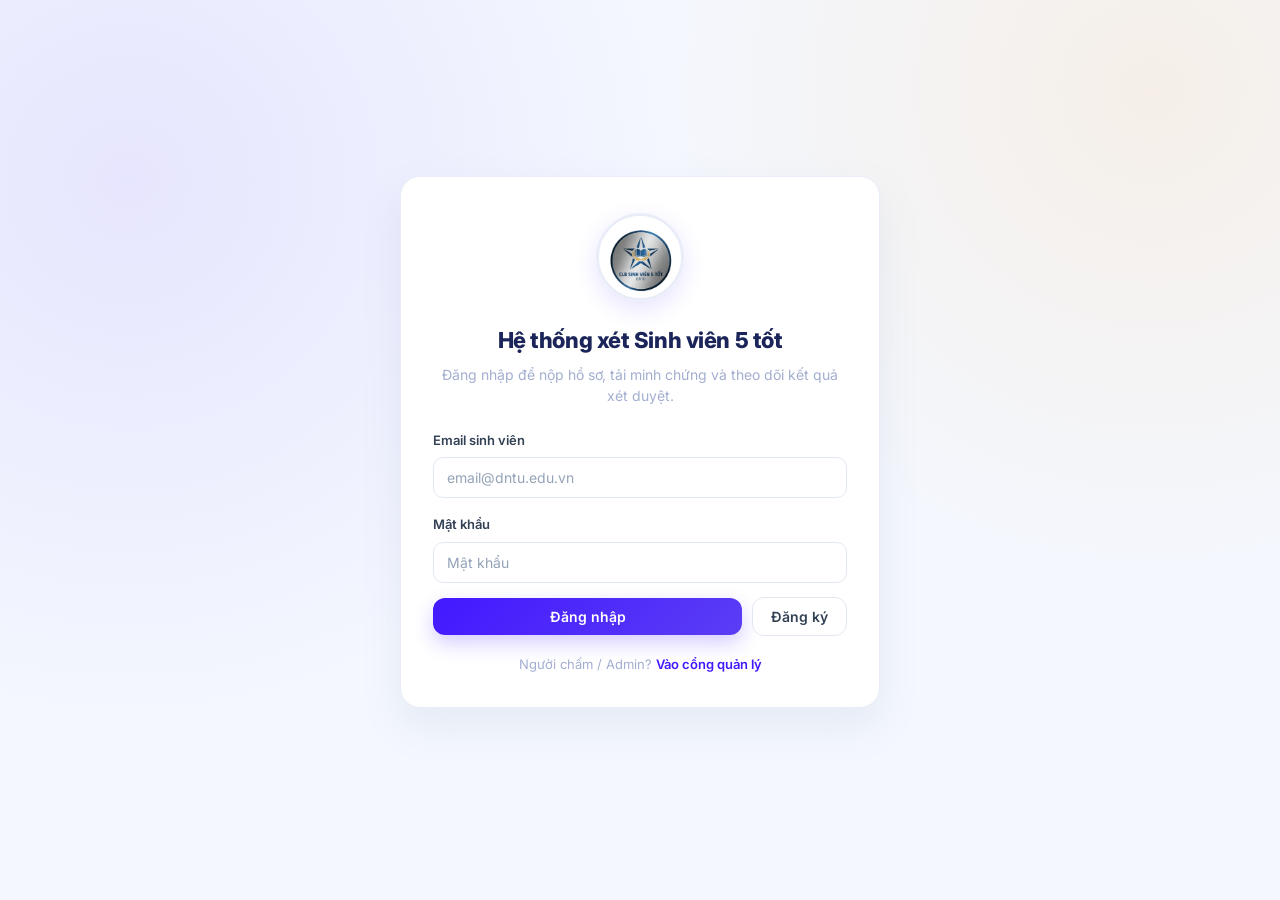
==== commit 22be33b0: "Redesign UI with Edusync-style dashboard, logo, and local preview launcher." ====
--- a/index.html
+++ b/index.html
@@ -3,66 +3,93 @@
 <head>
   <meta charset="UTF-8">
   <meta name="viewport" content="width=device-width,initial-scale=1.0">
-  <title>Cổng sinh viên — Hệ thống xét Sinh viên 5 tốt</title>
+  <title>Cổng sinh viên — SV5T</title>
   <link rel="preconnect" href="https://fonts.googleapis.com">
   <link rel="preconnect" href="https://fonts.gstatic.com" crossorigin>
   <link href="https://fonts.googleapis.com/css2?family=Inter:wght@400;500;600;700;800&display=swap" rel="stylesheet">
   <link rel="stylesheet" href="assets/sv5t.css">
+  <link rel="stylesheet" href="assets/dash-theme.css">
+  <link rel="icon" type="image/png" href="assets/logo.png">
 </head>
-<body data-portal="student">
+<body data-portal="student" class="dash-body">
 <div class="loading" id="loading"><div>Đang xử lý dữ liệu...</div></div>
-<div class="app">
-  <div class="shell">
-    <div class="topbar">
-      <div class="brand-mark">SV5T</div>
-      <span class="topbar-title">Cổng sinh viên</span>
-      <span class="topbar-spacer"></span>
-      <span class="portal-switch"><a href="quan-ly.html">Cổng quản lý →</a></span>
-      <span class="topbar-user" id="topUser"></span>
+
+<div id="authScreen" class="auth-screen">
+  <div class="auth-card" id="studentAuthBox">
+    <div class="auth-brand">
+      <img src="assets/logo.png" alt="CLB Sinh viên 5 tốt DNTU">
+      <h1 id="appTitle">Hệ thống xét Sinh viên 5 tốt</h1>
+      <p>Đăng nhập để nộp hồ sơ, tải minh chứng và theo dõi kết quả xét duyệt.</p>
     </div>
-    <div class="masthead">
-      <div class="org-badge">CLB SV5T · ĐH Công nghệ Đồng Nai</div>
-      <div class="org" id="orgText">HỘI SINH VIÊN VIỆT NAM<br>TRƯỜNG ĐẠI HỌC CÔNG NGHỆ ĐỒNG NAI<br>CLB SV5T</div>
+    <div class="field-grid">
+      <div class="field col-12"><label>Email sinh viên</label><input id="s_username" type="email" placeholder="email@dntu.edu.vn" autocomplete="username"></div>
+      <div class="field col-12"><label>Mật khẩu</label><input id="s_password" type="password" placeholder="Mật khẩu" autocomplete="current-password"></div>
     </div>
-    <div class="hero">
-      <div class="hero-portal-badge">Dành cho sinh viên</div>
-      <h1 id="appTitle">Hệ thống xét Sinh viên 5 tốt</h1>
-      <p>Đăng ký, nộp minh chứng, theo dõi kết quả và bổ sung hồ sơ khi được yêu cầu.</p>
+    <div class="toolbar" style="margin-top:14px">
+      <button class="btn primary" style="flex:1" onclick="login()">Đăng nhập</button>
+      <button class="btn secondary" onclick="toggleRegister()">Đăng ký</button>
     </div>
-    <div id="apiStatusBox" style="display:none"></div>
-    <div class="content">
-      <div class="grid">
-        <div class="col-5 box" id="studentAuthBox">
-          <div class="box-title"><div><h2>Đăng nhập sinh viên</h2><div class="desc">Dùng email sinh viên để đăng nhập hoặc đăng ký tài khoản mới.</div></div></div>
-          <div class="field-grid">
-            <div class="field col-6"><label>Email sinh viên</label><input id="s_username" type="email" placeholder="email@dntu.edu.vn" autocomplete="username"></div>
-            <div class="field col-6"><label>Mật khẩu</label><input id="s_password" type="password" placeholder="Mật khẩu" autocomplete="current-password"></div>
+    <div id="registerBox" style="display:none;margin-top:16px;border-top:1px solid var(--dash-line);padding-top:14px">
+      <div class="alert info"><b>Đăng ký:</b> nhập email và mật khẩu ở trên rồi bấm tạo tài khoản.</div>
+      <button class="btn primary" onclick="registerStudent()">Tạo tài khoản sinh viên</button>
+    </div>
+    <div id="studentAuthResult"></div>
+    <div class="auth-switch">Người chấm / Admin? <a href="quan-ly.html">Vào cổng quản lý</a></div>
+  </div>
+</div>
+
+<div id="dashApp" class="dash-app">
+  <aside class="dash-sidebar">
+    <div class="dash-brand">
+      <img src="assets/logo.png" alt="Logo">
+      <div class="dash-brand-text"><b>SV5T DNTU</b><span>Cổng sinh viên</span></div>
+    </div>
+    <nav class="dash-nav">
+      <button type="button" class="dash-nav-item active" onclick="showStudentSection('overview',this)">
+        <span class="nav-ico">🏠</span> Tổng quan
+      </button>
+      <button type="button" class="dash-nav-item" onclick="showStudentSection('application',this)">
+        <span class="nav-ico">📄</span> Hồ sơ &amp; minh chứng
+      </button>
+    </nav>
+    <div class="dash-nav-footer">
+      <a href="quan-ly.html" class="dash-nav-item"><span class="nav-ico">⚙</span> Cổng quản lý</a>
+    </div>
+  </aside>
+
+  <div class="dash-center">
+    <header class="dash-header">
+      <h1 id="dashPageTitle">Tổng quan</h1>
+      <div class="dash-header-actions">
+        <button class="btn secondary small" onclick="loadMyApplication()">Tải lại</button>
+        <button class="btn secondary small" onclick="changeMyPassword()">Đổi MK</button>
+        <button class="btn secondary small" onclick="logout()">Đăng xuất</button>
+      </div>
+    </header>
+
+    <main class="dash-main">
+      <div id="apiStatusBox" style="display:none"></div>
+
+      <div id="studentOverviewSection">
+        <div class="dash-panel" id="studentProfileBox">
+          <div class="dash-panel-head">
+            <div><h2>Hồ sơ sinh viên</h2><div class="desc" id="studentInfoText"></div></div>
           </div>
-          <div class="toolbar" style="margin-top:12px">
-            <button class="btn primary" onclick="login()">Đăng nhập</button>
-            <button class="btn secondary" onclick="toggleRegister()">Đăng ký tài khoản</button>
-          </div>
-          <div id="registerBox" style="display:none;margin-top:16px;border-top:1px solid var(--line);padding-top:14px">
-            <div class="alert info"><b>Đăng ký tài khoản sinh viên:</b> nhập email sinh viên và mật khẩu ở phía trên, sau khi đăng nhập hệ thống sẽ yêu cầu nhập thông tin cá nhân.</div>
-            <button class="btn primary" onclick="registerStudent()">Tạo tài khoản sinh viên</button>
-          </div>
-          <div id="studentAuthResult"></div>
-        </div>
-
-        <div class="col-12 box" id="studentProfileBox" style="display:none">
-          <div class="box-title"><div><h2>Hồ sơ của sinh viên</h2><div class="desc" id="studentInfoText"></div></div><div class="toolbar"><button class="btn secondary small" onclick="changeMyPassword()">Đổi mật khẩu</button><button class="btn secondary small" onclick="logout()">Đăng xuất</button></div></div>
-          <button class="btn primary" onclick="loadMyApplication()">Tải lại hồ sơ</button>
           <div id="studentStatus"></div>
           <div id="workflowBox"></div>
         </div>
+      </div>
 
-        <div class="col-12 box" id="studentApplicationBox" style="display:none">
-          <div class="box-title"><div><h2>Thông tin cá nhân</h2><div class="desc">Nhập thông tin cơ bản và nộp minh chứng theo từng tiêu chí xét Sinh viên 5 tốt.</div></div></div>
+      <div id="studentApplicationSection" style="display:none">
+        <div class="dash-panel" id="studentApplicationBox">
+          <div class="dash-panel-head">
+            <div><h2>Thông tin &amp; minh chứng</h2><div class="desc">Nhập thông tin cá nhân và nộp minh chứng theo từng tiêu chí.</div></div>
+          </div>
           <div class="quick-cards">
-            <div class="quick-card"><div class="icon">1</div><b>Nhập thông tin</b><span>Họ tên, ngày sinh, khoa, lớp, chức vụ, số điện thoại.</span></div>
-            <div class="quick-card"><div class="icon">2</div><b>Tải minh chứng</b><span>Nhập tên minh chứng rồi chọn file PDF hoặc ảnh.</span></div>
-            <div class="quick-card"><div class="icon">3</div><b>Chờ duyệt</b><span>Hồ sơ khóa sau khi nộp; admin có thể mở thời gian chỉnh sửa.</span></div>
-            <div class="quick-card"><div class="icon">4</div><b>Xem kết quả</b><span>Theo dõi cột Kết quả và Lý do cho từng tiêu chí.</span></div>
+            <div class="quick-card"><div class="icon">1</div><b>Thông tin</b><span>Họ tên, khoa, lớp, liên hệ.</span></div>
+            <div class="quick-card"><div class="icon">2</div><b>Minh chứng</b><span>PDF và ảnh theo tiêu chí.</span></div>
+            <div class="quick-card"><div class="icon">3</div><b>Nộp hồ sơ</b><span>Gửi chờ người chấm duyệt.</span></div>
+            <div class="quick-card"><div class="icon">4</div><b>Kết quả</b><span>Xem đạt / không đạt từng mục.</span></div>
           </div>
           <div class="field-grid">
             <input id="app_schoolYear" type="hidden">
@@ -70,16 +97,16 @@
             <div class="field col-3"><label>Giới tính <span class="req">*</span></label><select id="app_gender"><option value="">Chọn</option><option value="Nam">Nam</option><option value="Nữ">Nữ</option><option value="Khác">Khác</option></select></div>
             <div class="field col-3"><label>Ngày sinh <span class="req">*</span></label><input id="app_birthDate" type="date"></div>
             <div class="field col-3"><label>Dân tộc <span class="req">*</span></label><input id="app_ethnicity" placeholder="VD: Kinh"></div>
-            <div class="field col-3"><label>Sinh viên năm thứ <span class="req">*</span></label><select id="app_yearOfStudy"><option value="">Chọn</option><option value="1">Năm 1</option><option value="2">Năm 2</option><option value="3">Năm 3</option><option value="4">Năm 4</option><option value="5">Khác</option></select></div>
+            <div class="field col-3"><label>Năm thứ <span class="req">*</span></label><select id="app_yearOfStudy"><option value="">Chọn</option><option value="1">Năm 1</option><option value="2">Năm 2</option><option value="3">Năm 3</option><option value="4">Năm 4</option><option value="5">Khác</option></select></div>
             <div class="field col-3"><label>Khoa <span class="req">*</span></label><select id="app_faculty" onchange="onAppFacultyChange()"><option value="">Chọn khoa</option></select></div>
             <div class="field col-3"><label>Lớp <span class="req">*</span></label><select id="app_className" onchange="onAppClassChange()"><option value="">Chọn lớp</option></select></div>
             <div class="field col-3" id="app_classCustomWrap" style="display:none"><label>Lớp (nhập tay) <span class="req">*</span></label><input id="app_classNameCustom" placeholder="VD: 26DTH1"></div>
-            <div class="field col-3"><label>Chức vụ Đoàn, Hội <span class="req">*</span></label><input id="app_unionPosition" placeholder="VD: Đoàn viên / Chi hội trưởng"></div>
+            <div class="field col-3"><label>Chức vụ Đoàn, Hội <span class="req">*</span></label><input id="app_unionPosition" placeholder="Đoàn viên"></div>
             <div class="field col-4"><label>Số điện thoại <span class="req">*</span></label><input id="app_phone" placeholder="09xxxxxxxx"></div>
-            <div class="field col-8"><label>Ghi chú hồ sơ</label><input id="app_studentNote" placeholder="Ghi chú thêm nếu có"></div>
+            <div class="field col-8"><label>Ghi chú</label><input id="app_studentNote" placeholder="Ghi chú thêm"></div>
           </div>
-          <div class="alert info"><b>Quy trình minh chứng:</b> Mỗi tiêu chí có thể nộp tối đa <b>5 file PDF</b> và nhiều <b>ảnh</b> (JPG, PNG...). Nhập tên minh chứng rồi chọn đúng loại file.</div>
-          <div class="form-scroll-note">Bảng tiêu chí có thể kéo ngang trên điện thoại/màn hình nhỏ để xem đầy đủ cột minh chứng.</div>
+          <div class="alert info"><b>Minh chứng:</b> Tối đa <b>5 PDF</b> và nhiều <b>ảnh</b> mỗi tiêu chí.</div>
+          <div class="form-scroll-note">Bảng tiêu chí có thể kéo ngang trên màn hình nhỏ.</div>
           <div id="criteriaContainer"></div>
           <div class="toolbar">
             <button class="btn secondary" id="btnSaveDraft" onclick="saveApplication(false)">Lưu nháp</button>
@@ -88,10 +115,13 @@
           <div id="applicationResult"></div>
         </div>
       </div>
-    </div>
-    <div class="footer">© CLB SV5T · <a href="quan-ly.html">Cổng quản lý</a> · Hệ thống xét Sinh viên 5 tốt</div>
+    </main>
   </div>
+
+  <aside class="dash-aside" id="dashAside"></aside>
 </div>
+
+<div class="org" id="orgText" style="display:none"></div>
 <script src="assets/sv5t.js"></script>
 </body>
 </html>
--- a/assets/sv5t.css
+++ b/assets/sv5t.css
@@ -14,15 +14,18 @@
     a:hover{color:var(--navy)}
     .app{max-width:1440px;width:100%;margin:0 auto;padding:20px 16px 32px}
     .shell{background:var(--paper);border:1px solid var(--line);border-radius:var(--radius-lg);box-shadow:var(--shadow);overflow:hidden}
-    .topbar{min-height:52px;background:linear-gradient(135deg,var(--navy) 0%,#163a6b 100%);color:#fff;display:flex;align-items:center;gap:14px;padding:0 24px;font-size:13px}
-    .brand-mark{width:34px;height:34px;border-radius:10px;background:rgba(255,255,255,.12);border:1px solid rgba(255,255,255,.2);display:flex;align-items:center;justify-content:center;font-weight:800;font-size:11px;letter-spacing:-.02em;flex-shrink:0}
+    .topbar{min-height:56px;background:linear-gradient(135deg,var(--navy) 0%,#163a6b 100%);color:#fff;display:flex;align-items:center;gap:14px;padding:0 24px;font-size:13px}
+    .brand-mark{width:40px;height:40px;border-radius:50%;background:#fff;display:flex;align-items:center;justify-content:center;flex-shrink:0;overflow:hidden;border:2px solid rgba(255,255,255,.35);box-shadow:0 2px 8px rgba(0,0,0,.15);text-decoration:none}
+    .brand-mark img{width:100%;height:100%;object-fit:cover;display:block}
     .topbar-title{font-weight:600;font-size:14px;letter-spacing:.01em}.topbar-spacer{flex:1}
     .topbar-user{font-size:13px;font-weight:500;padding:6px 12px;background:rgba(255,255,255,.1);border-radius:999px;border:1px solid rgba(255,255,255,.15)}
     .portal-switch a{color:rgba(255,255,255,.92);font-size:12px;font-weight:600;padding:6px 12px;border-radius:999px;border:1px solid rgba(255,255,255,.22);background:rgba(255,255,255,.08);white-space:nowrap}
     .portal-switch a:hover{color:#fff;background:rgba(255,255,255,.16)}
     .hero-portal-badge{display:inline-block;margin-bottom:8px;font-size:11px;font-weight:800;color:var(--accent);text-transform:uppercase;letter-spacing:.1em;background:var(--blueBg);border:1px solid #bfdbfe;padding:5px 12px;border-radius:999px}
-    #reviewerLoginBox .box-title h2::before{background:linear-gradient(135deg,#eef2ff,#e0e7ff);border-color:#c7d2fe}
+    #reviewerLoginBox .box-title h2::before{background-image:url('logo.png');background-size:cover;background-position:center;border-color:#c7d2fe}
     .masthead{text-align:center;padding:28px 32px 20px;background:linear-gradient(180deg,#fff 0%,#f8fafc 100%);border-bottom:1px solid var(--line);position:relative}
+    .masthead-logo{width:104px;height:104px;margin:0 auto 16px;border-radius:50%;overflow:hidden;border:3px solid #e2e8f0;box-shadow:0 6px 20px rgba(15,23,42,.1);background:#fff}
+    .masthead-logo img{width:100%;height:100%;object-fit:cover;display:block}
     .masthead::after{content:"";position:absolute;bottom:0;left:50%;transform:translateX(-50%);width:80px;height:3px;background:linear-gradient(90deg,var(--accent),var(--sky));border-radius:999px}
     .org-badge{display:inline-block;font-size:11px;font-weight:700;letter-spacing:.12em;text-transform:uppercase;color:var(--accent);background:var(--blueBg);border:1px solid #bfdbfe;padding:5px 14px;border-radius:999px;margin-bottom:14px}
     .org{font-weight:700;font-size:15px;line-height:1.7;color:var(--navy);letter-spacing:.04em;text-transform:uppercase}
@@ -64,7 +67,7 @@
     #studentAuthBox,#reviewerLoginBox{grid-column:1/-1;width:100%;max-width:480px;justify-self:center;margin:8px auto 24px}
     #reviewerLoginBox{max-width:420px}
     #studentAuthBox .box-title,#reviewerLoginBox .box-title{display:block;text-align:center}
-    #studentAuthBox .box-title h2::before,#reviewerLoginBox .box-title h2::before{content:"";display:block;width:48px;height:48px;margin:0 auto 14px;background:linear-gradient(135deg,var(--blueBg),#dbeafe);border-radius:14px;border:1px solid #bfdbfe}
+    #studentAuthBox .box-title h2::before,#reviewerLoginBox .box-title h2::before{content:"";display:block;width:72px;height:72px;margin:0 auto 14px;background:url('logo.png') center/cover no-repeat;border-radius:50%;border:2px solid #bfdbfe;box-shadow:0 4px 14px rgba(15,23,42,.08)}
     table{width:100%;border-collapse:separate;border-spacing:0;background:#fff;border:1px solid var(--line);border-radius:var(--radius);overflow:hidden}
     th,td{padding:12px 14px;border-bottom:1px solid var(--line);font-size:13px;vertical-align:top}
     tr:last-child td{border-bottom:0}
--- a/assets/dash-theme.css
+++ b/assets/dash-theme.css
@@ -0,0 +1,318 @@
+/* Edusync-inspired dashboard theme for SV5T */
+:root{
+  --dash-bg:#f4f7fe;
+  --dash-card:#ffffff;
+  --dash-primary:#4318ff;
+  --dash-primary-soft:#eef2ff;
+  --dash-orange:#ffb547;
+  --dash-orange-deep:#ff9f2d;
+  --dash-blue:#0061ff;
+  --dash-text:#1b2559;
+  --dash-muted:#a3aed0;
+  --dash-line:#e9edf7;
+  --dash-shadow:0 18px 40px rgba(112,144,176,.12);
+  --dash-radius:20px;
+  --sidebar-w:260px;
+  --aside-w:300px;
+}
+
+body.dash-body{
+  margin:0;
+  background:var(--dash-bg);
+  color:var(--dash-text);
+}
+
+body.dash-body .app{max-width:none;padding:0}
+body.dash-body .shell{background:transparent;border:0;box-shadow:none;overflow:visible}
+
+/* ----- Auth (login) screen ----- */
+.auth-screen{
+  min-height:100vh;
+  display:flex;
+  align-items:center;
+  justify-content:center;
+  padding:24px;
+  background:
+    radial-gradient(circle at 10% 20%, rgba(67,24,255,.08), transparent 40%),
+    radial-gradient(circle at 90% 10%, rgba(255,181,71,.12), transparent 35%),
+    var(--dash-bg);
+}
+.auth-card{
+  width:100%;
+  max-width:440px;
+  background:var(--dash-card);
+  border-radius:var(--dash-radius);
+  padding:36px 32px 32px;
+  box-shadow:var(--dash-shadow);
+  border:1px solid var(--dash-line);
+}
+.auth-brand{
+  text-align:center;
+  margin-bottom:24px;
+}
+.auth-brand img{
+  width:88px;height:88px;border-radius:50%;object-fit:cover;
+  border:3px solid var(--dash-line);box-shadow:0 8px 24px rgba(67,24,255,.12);
+}
+.auth-brand h1{
+  margin:14px 0 6px;font-size:22px;font-weight:800;color:var(--dash-text);letter-spacing:-.02em;
+}
+.auth-brand p{margin:0;color:var(--dash-muted);font-size:14px;line-height:1.5}
+.auth-switch{margin-top:18px;text-align:center;font-size:13px;color:var(--dash-muted)}
+.auth-switch a{color:var(--dash-primary)}
+
+/* ----- Dashboard shell ----- */
+.dash-app{
+  display:none;
+  min-height:100vh;
+  gap:0;
+}
+.dash-app.active{display:flex}
+
+.dash-sidebar{
+  width:var(--sidebar-w);
+  flex-shrink:0;
+  background:var(--dash-card);
+  border-right:1px solid var(--dash-line);
+  padding:28px 20px;
+  display:flex;
+  flex-direction:column;
+  position:sticky;top:0;height:100vh;
+  overflow-y:auto;
+}
+.dash-brand{
+  display:flex;align-items:center;gap:12px;
+  padding:4px 8px 28px;
+  border-bottom:1px solid var(--dash-line);
+  margin-bottom:20px;
+}
+.dash-brand img{width:42px;height:42px;border-radius:50%;object-fit:cover}
+.dash-brand-text b{display:block;font-size:15px;font-weight:800;color:var(--dash-text);line-height:1.2}
+.dash-brand-text span{font-size:11px;color:var(--dash-muted);font-weight:600}
+
+.dash-nav{display:flex;flex-direction:column;gap:6px;flex:1}
+.dash-nav-item,
+.dash-nav-item:visited{
+  display:flex;align-items:center;gap:12px;
+  width:100%;border:0;background:transparent;
+  padding:12px 14px;border-radius:14px;
+  font-size:14px;font-weight:600;color:var(--dash-muted);
+  cursor:pointer;text-align:left;font-family:inherit;
+  text-decoration:none;transition:all .15s;
+}
+.dash-nav-item:hover{background:var(--dash-primary-soft);color:var(--dash-primary)}
+.dash-nav-item.active{background:var(--dash-primary);color:#fff;box-shadow:0 8px 20px rgba(67,24,255,.25)}
+.dash-nav-item .nav-ico{
+  width:36px;height:36px;border-radius:12px;
+  display:flex;align-items:center;justify-content:center;
+  background:var(--dash-bg);font-size:16px;flex-shrink:0;
+}
+.dash-nav-item.active .nav-ico{background:rgba(255,255,255,.18)}
+.dash-nav-footer{margin-top:auto;padding-top:16px;border-top:1px solid var(--dash-line)}
+
+.dash-center{flex:1;min-width:0;display:flex;flex-direction:column}
+.dash-header{
+  padding:28px 32px 20px;
+  display:flex;align-items:center;gap:16px;flex-wrap:wrap;
+}
+.dash-header h1{
+  margin:0;font-size:34px;font-weight:800;letter-spacing:-.03em;color:var(--dash-text);
+  flex:0 0 auto;
+}
+.dash-search{flex:1;min-width:220px;max-width:520px;position:relative}
+.dash-search input{
+  width:100%;padding:14px 18px 14px 44px;
+  border:0;border-radius:16px;background:var(--dash-card);
+  box-shadow:var(--dash-shadow);font-size:14px;color:var(--dash-text);
+}
+.dash-search input:focus{outline:2px solid rgba(67,24,255,.15)}
+.dash-search::before{
+  content:"⌕";position:absolute;left:16px;top:50%;transform:translateY(-50%);
+  color:var(--dash-muted);font-size:18px;font-weight:700;
+}
+.dash-header-actions{display:flex;gap:10px;align-items:center;flex-wrap:wrap}
+
+.dash-main{padding:0 32px 32px;flex:1}
+.dash-panel{
+  background:var(--dash-card);
+  border-radius:var(--dash-radius);
+  padding:24px;
+  box-shadow:var(--dash-shadow);
+  border:1px solid var(--dash-line);
+  margin-bottom:20px;
+}
+.dash-panel-head{
+  display:flex;align-items:flex-start;justify-content:space-between;gap:16px;
+  margin-bottom:20px;flex-wrap:wrap;
+}
+.dash-panel-head h2{margin:0;font-size:20px;font-weight:800;color:var(--dash-text)}
+.dash-panel-head .desc{margin-top:4px;color:var(--dash-muted);font-size:13px}
+
+/* Stat cards */
+.dash-stats{
+  display:grid;
+  grid-template-columns:repeat(4,1fr);
+  gap:20px;
+  margin-bottom:24px;
+}
+.dash-stat{
+  border-radius:var(--dash-radius);
+  padding:22px 22px 20px;
+  color:#fff;position:relative;overflow:hidden;
+  min-height:120px;
+  box-shadow:0 14px 30px rgba(15,23,42,.12);
+}
+.dash-stat::after{
+  content:"↗";position:absolute;top:18px;right:18px;
+  width:32px;height:32px;border-radius:50%;
+  background:rgba(255,255,255,.22);
+  display:flex;align-items:center;justify-content:center;
+  font-size:14px;font-weight:800;
+}
+.dash-stat.orange{background:linear-gradient(135deg,#ffb547,#ff9f2d)}
+.dash-stat.orange2{background:linear-gradient(135deg,#ffc56d,#ffb547)}
+.dash-stat.orange3{background:linear-gradient(135deg,#ffad3d,#ff8f1f)}
+.dash-stat.blue{background:linear-gradient(135deg,#0061ff,#4318ff)}
+.dash-stat-label{font-size:13px;font-weight:600;opacity:.92;margin-bottom:8px}
+.dash-stat-num{font-size:32px;font-weight:800;letter-spacing:-.03em;line-height:1}
+
+.dash-grid-2{display:grid;grid-template-columns:1.2fr 1fr;gap:20px;margin-bottom:20px}
+.dash-chart-card{
+  background:var(--dash-card);border-radius:var(--dash-radius);
+  padding:22px;box-shadow:var(--dash-shadow);border:1px solid var(--dash-line);
+}
+.dash-chart-card h3{margin:0 0 16px;font-size:17px;font-weight:800}
+.dash-bars{display:flex;align-items:flex-end;gap:12px;height:160px;padding-top:10px}
+.dash-bar-col{flex:1;display:flex;flex-direction:column;align-items:center;gap:8px;height:100%;justify-content:flex-end}
+.dash-bar{
+  width:100%;max-width:48px;border-radius:12px 12px 4px 4px;
+  background:linear-gradient(180deg,var(--dash-orange),#ff9f2d);
+  min-height:8px;
+}
+.dash-bar.blue{background:linear-gradient(180deg,#4d8dff,var(--dash-blue))}
+.dash-bar-label{font-size:11px;font-weight:700;color:var(--dash-muted)}
+
+.dash-donut-wrap{display:flex;align-items:center;gap:24px;flex-wrap:wrap}
+.dash-donut{
+  width:140px;height:140px;border-radius:50%;
+  background:conic-gradient(var(--dash-orange) 0 55%, var(--dash-blue) 55% 100%);
+  display:flex;align-items:center;justify-content:center;position:relative;
+}
+.dash-donut::after{
+  content:"";width:88px;height:88px;border-radius:50%;background:var(--dash-card);
+  position:absolute;
+}
+.dash-donut-center{position:relative;z-index:1;text-align:center;font-weight:800;font-size:22px;color:var(--dash-text)}
+.dash-legend{display:flex;flex-direction:column;gap:10px}
+.dash-legend-item{display:flex;align-items:center;gap:10px;font-size:13px;font-weight:600}
+.dash-legend-dot{width:12px;height:12px;border-radius:50%}
+.dash-legend-dot.orange{background:var(--dash-orange)}
+.dash-legend-dot.blue{background:var(--dash-blue)}
+
+/* Right aside */
+.dash-aside{
+  width:var(--aside-w);
+  flex-shrink:0;
+  padding:28px 24px;
+  border-left:1px solid var(--dash-line);
+  background:var(--dash-bg);
+  position:sticky;top:0;height:100vh;overflow-y:auto;
+}
+.dash-profile{
+  background:var(--dash-card);border-radius:var(--dash-radius);
+  padding:18px;box-shadow:var(--dash-shadow);border:1px solid var(--dash-line);
+  display:flex;align-items:center;gap:14px;margin-bottom:20px;
+}
+.dash-avatar{
+  width:52px;height:52px;border-radius:50%;
+  background:linear-gradient(135deg,var(--dash-primary),#7c3aed);
+  color:#fff;display:flex;align-items:center;justify-content:center;
+  font-weight:800;font-size:18px;flex-shrink:0;
+}
+.dash-profile b{display:block;font-size:15px;color:var(--dash-text)}
+.dash-profile span{font-size:12px;color:var(--dash-muted);font-weight:600}
+
+.dash-mini-cal{
+  background:var(--dash-card);border-radius:var(--dash-radius);
+  padding:18px;box-shadow:var(--dash-shadow);border:1px solid var(--dash-line);
+  margin-bottom:20px;
+}
+.dash-mini-cal h4{margin:0 0 12px;font-size:15px;font-weight:800}
+.cal-grid{display:grid;grid-template-columns:repeat(7,1fr);gap:4px;text-align:center;font-size:11px}
+.cal-grid .cal-head{color:var(--dash-muted);font-weight:700;padding:4px 0}
+.cal-grid .cal-day{padding:6px 0;border-radius:8px;font-weight:600;color:var(--dash-text)}
+.cal-grid .cal-day.today{background:var(--dash-primary);color:#fff}
+.cal-grid .cal-day.muted{color:#c5cbe8}
+
+.dash-notice{
+  background:var(--dash-card);border-radius:var(--dash-radius);
+  padding:18px;box-shadow:var(--dash-shadow);border:1px solid var(--dash-line);
+}
+.dash-notice h4{margin:0 0 12px;font-size:15px;font-weight:800}
+.dash-notice-item{
+  padding:12px 0;border-bottom:1px solid var(--dash-line);
+  font-size:13px;line-height:1.45;
+}
+.dash-notice-item:last-child{border-bottom:0;padding-bottom:0}
+.dash-notice-item b{display:block;color:var(--dash-text);margin-bottom:2px}
+.dash-notice-item span{color:var(--dash-muted);font-size:12px}
+
+/* Override components inside dashboard */
+body.dash-body .btn{border-radius:12px}
+body.dash-body .btn.primary{
+  background:linear-gradient(135deg,var(--dash-primary),#5b3df5);
+  box-shadow:0 8px 20px rgba(67,24,255,.22);
+}
+body.dash-body .box,
+body.dash-body .dash-panel{
+  border-radius:var(--dash-radius);
+}
+body.dash-body table{border-radius:16px;overflow:hidden;border:1px solid var(--dash-line)}
+body.dash-body th{background:#f8f9ff;color:var(--dash-muted)}
+body.dash-body .admin-tabs{display:none}
+body.dash-body .dash-toolbar{
+  display:flex;gap:10px;flex-wrap:wrap;align-items:center;margin-bottom:16px;
+}
+body.dash-body .dash-toolbar input,
+body.dash-body .dash-toolbar select{
+  border:0;box-shadow:0 8px 24px rgba(112,144,176,.1);border-radius:12px;
+}
+body.dash-body .quick-cards{
+  display:grid;grid-template-columns:repeat(4,1fr);gap:14px;margin-bottom:20px;
+}
+body.dash-body .quick-card{
+  background:var(--dash-card);border:1px solid var(--dash-line);
+  border-radius:16px;padding:16px;box-shadow:0 8px 20px rgba(112,144,176,.08);
+}
+body.dash-body .quick-card .icon{
+  width:36px;height:36px;border-radius:12px;
+  background:var(--dash-primary-soft);color:var(--dash-primary);
+  display:flex;align-items:center;justify-content:center;font-weight:800;margin-bottom:10px;
+}
+body.dash-body .workflow-box{
+  display:grid;grid-template-columns:repeat(4,1fr);gap:12px;
+}
+body.dash-body .workflow-step{
+  background:var(--dash-card);border:1px solid var(--dash-line);
+  border-radius:14px;padding:14px;
+}
+
+@media(max-width:1200px){
+  .dash-aside{display:none}
+  .dash-stats{grid-template-columns:repeat(2,1fr)}
+  .dash-grid-2{grid-template-columns:1fr}
+}
+@media(max-width:900px){
+  .dash-app{flex-direction:column}
+  .dash-sidebar{
+    width:100%;height:auto;position:relative;
+    flex-direction:row;flex-wrap:wrap;align-items:center;
+    padding:16px;gap:8px;
+  }
+  .dash-nav{flex-direction:row;flex-wrap:wrap;flex:1}
+  .dash-nav-footer{width:100%}
+  .dash-header{padding:20px 16px}
+  .dash-main{padding:0 16px 24px}
+  .dash-stats{grid-template-columns:1fr 1fr}
+  body.dash-body .quick-cards{grid-template-columns:1fr 1fr}
+}
